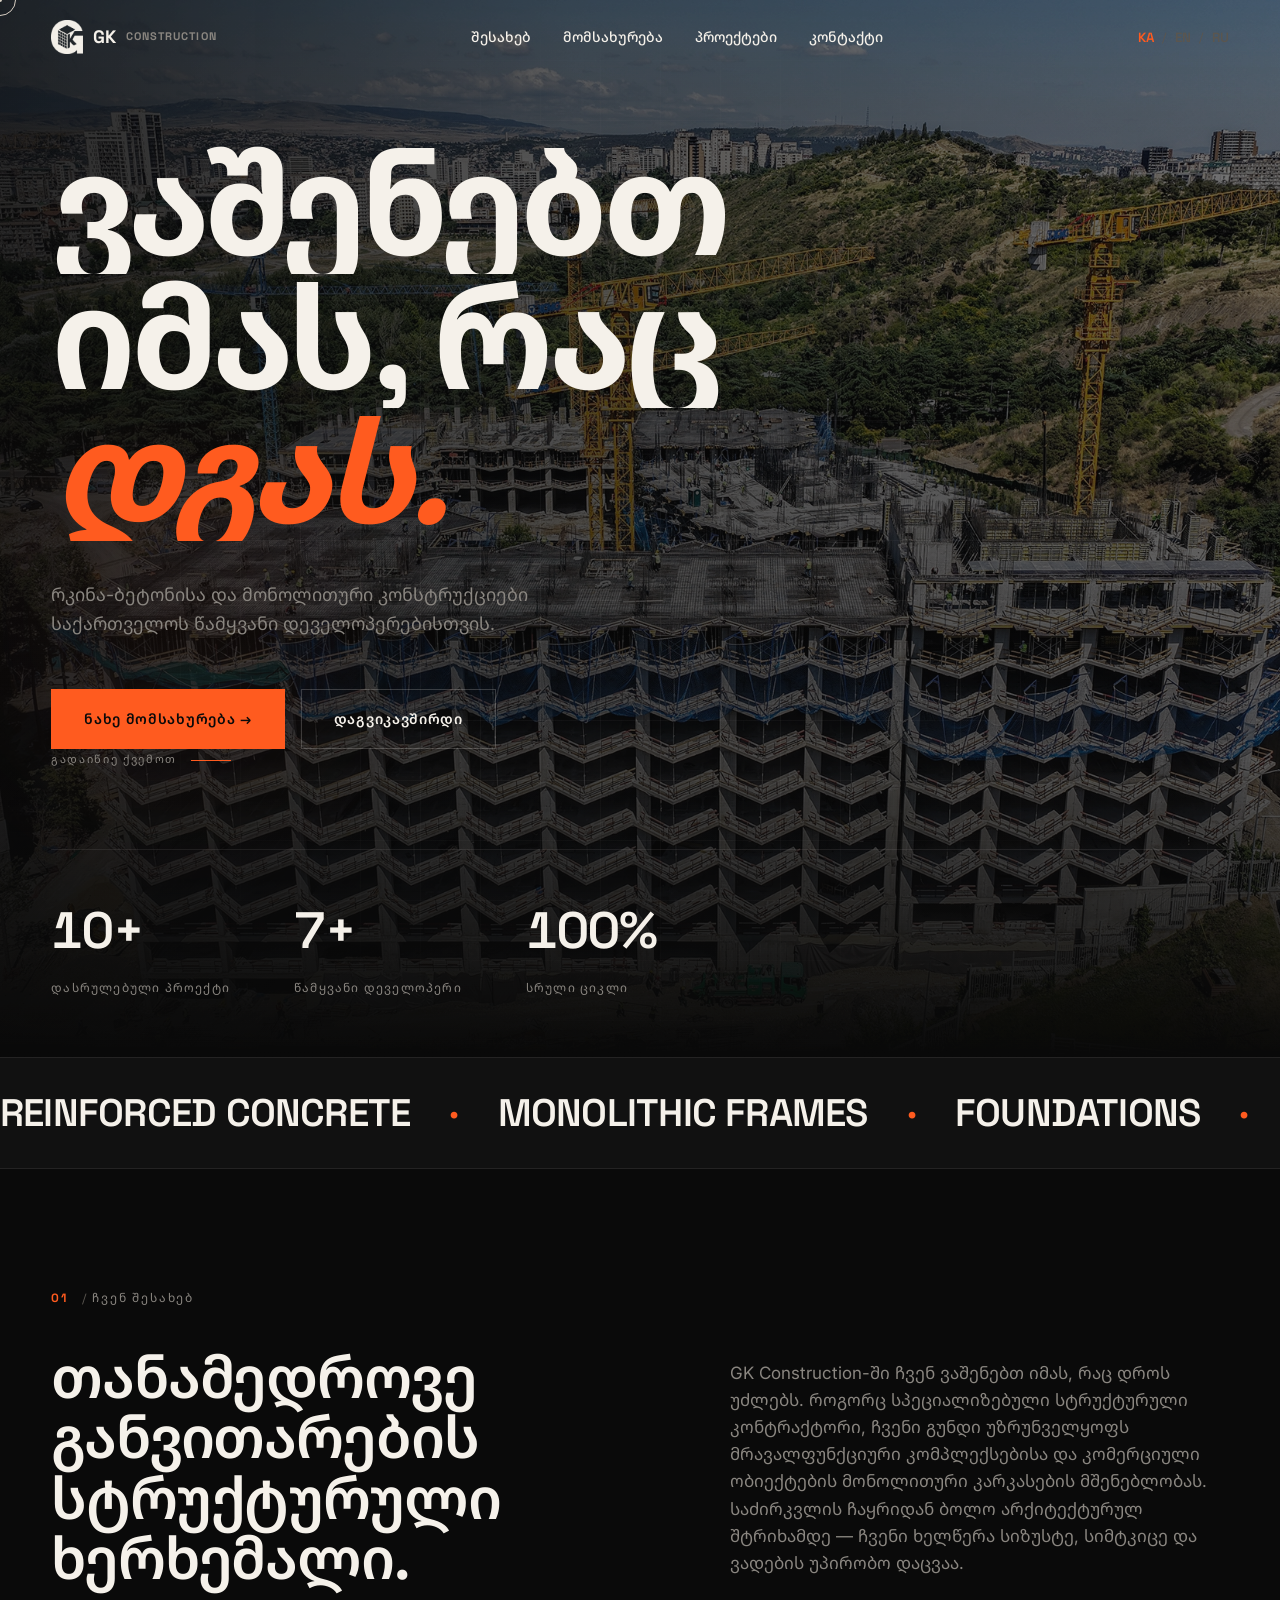
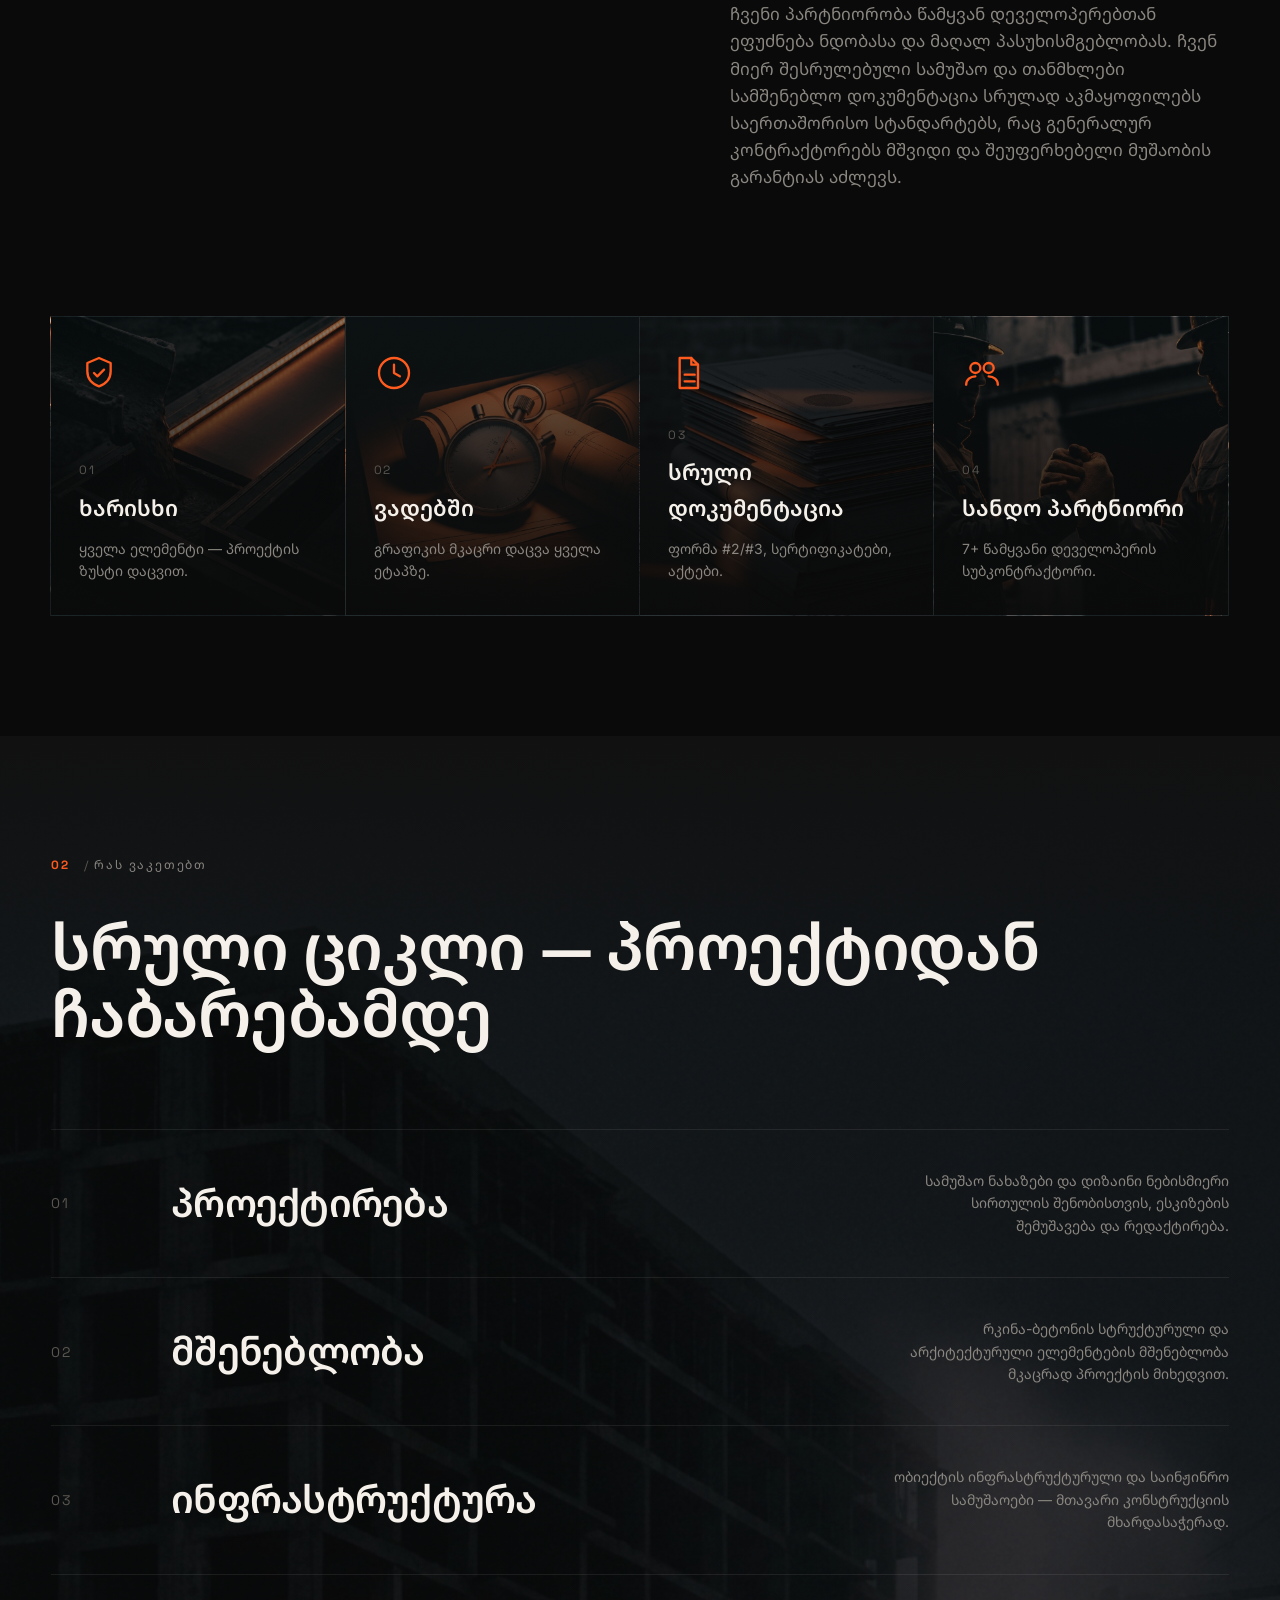
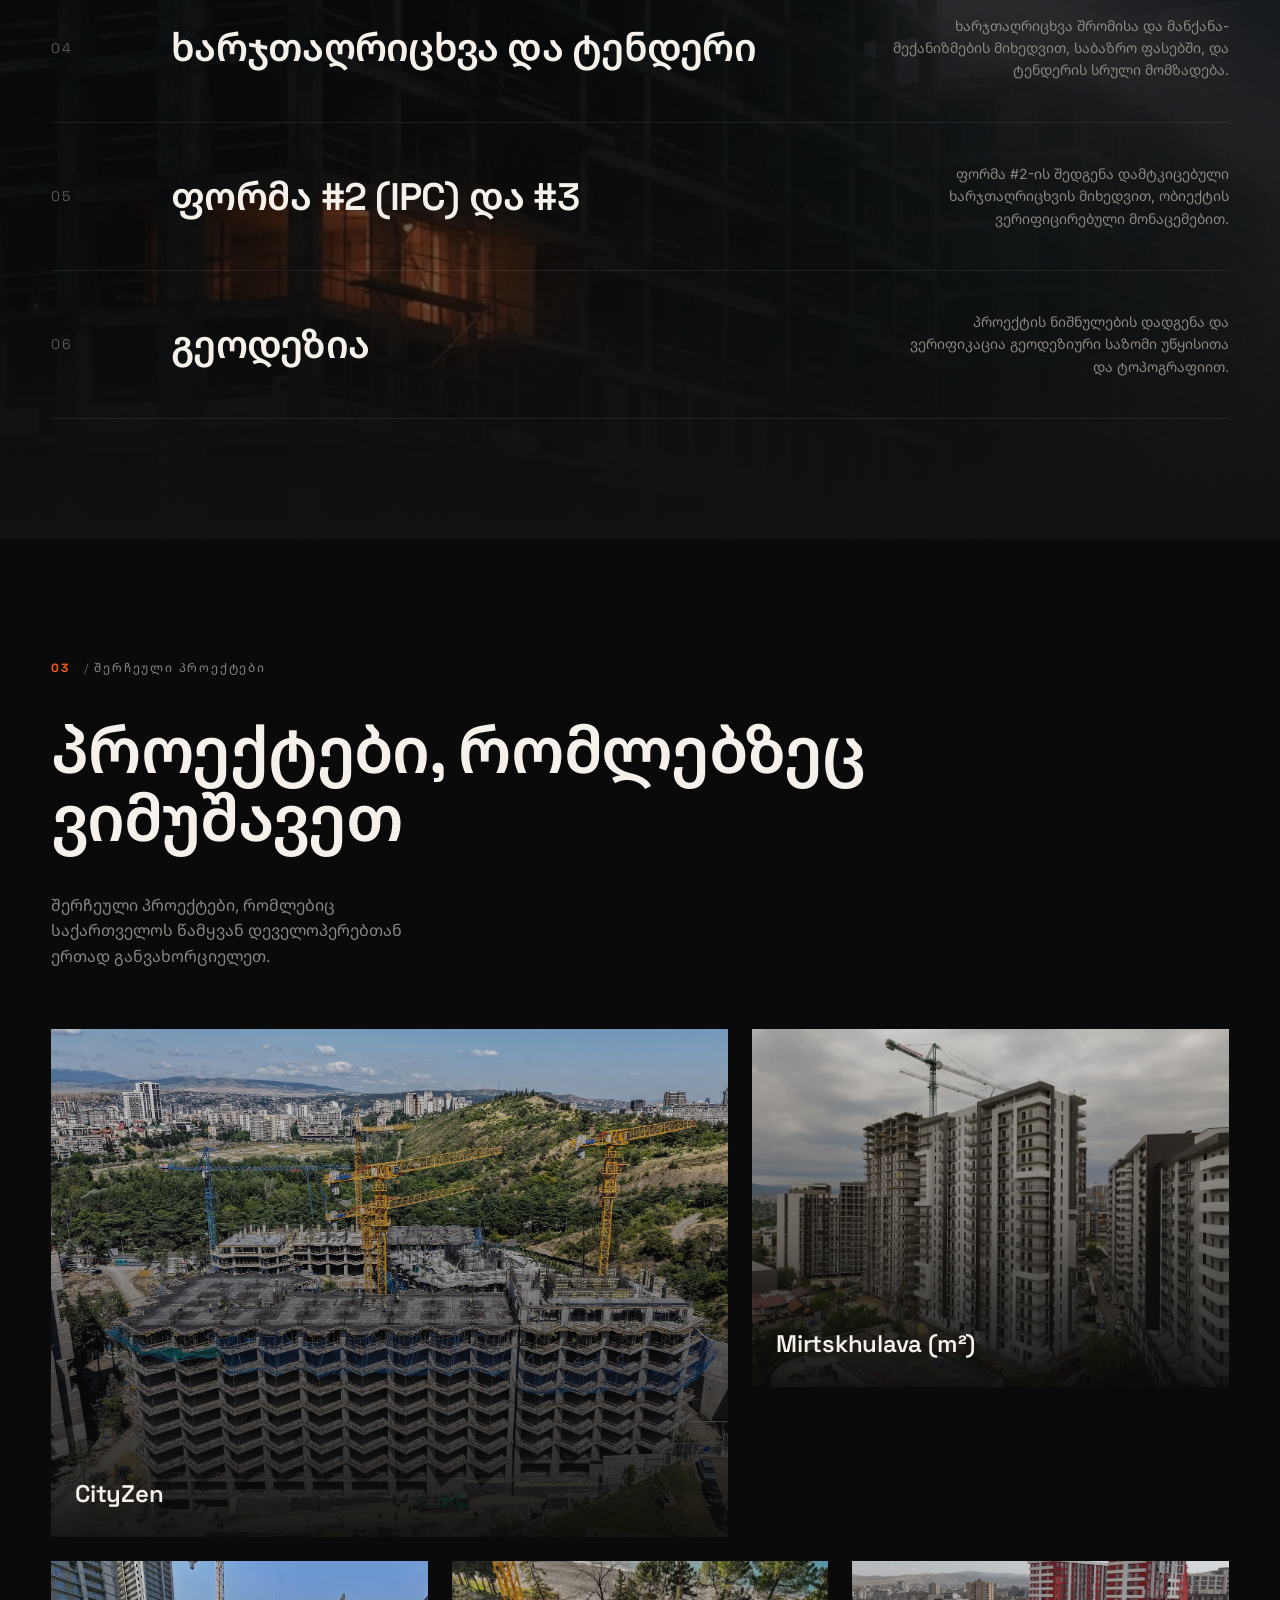
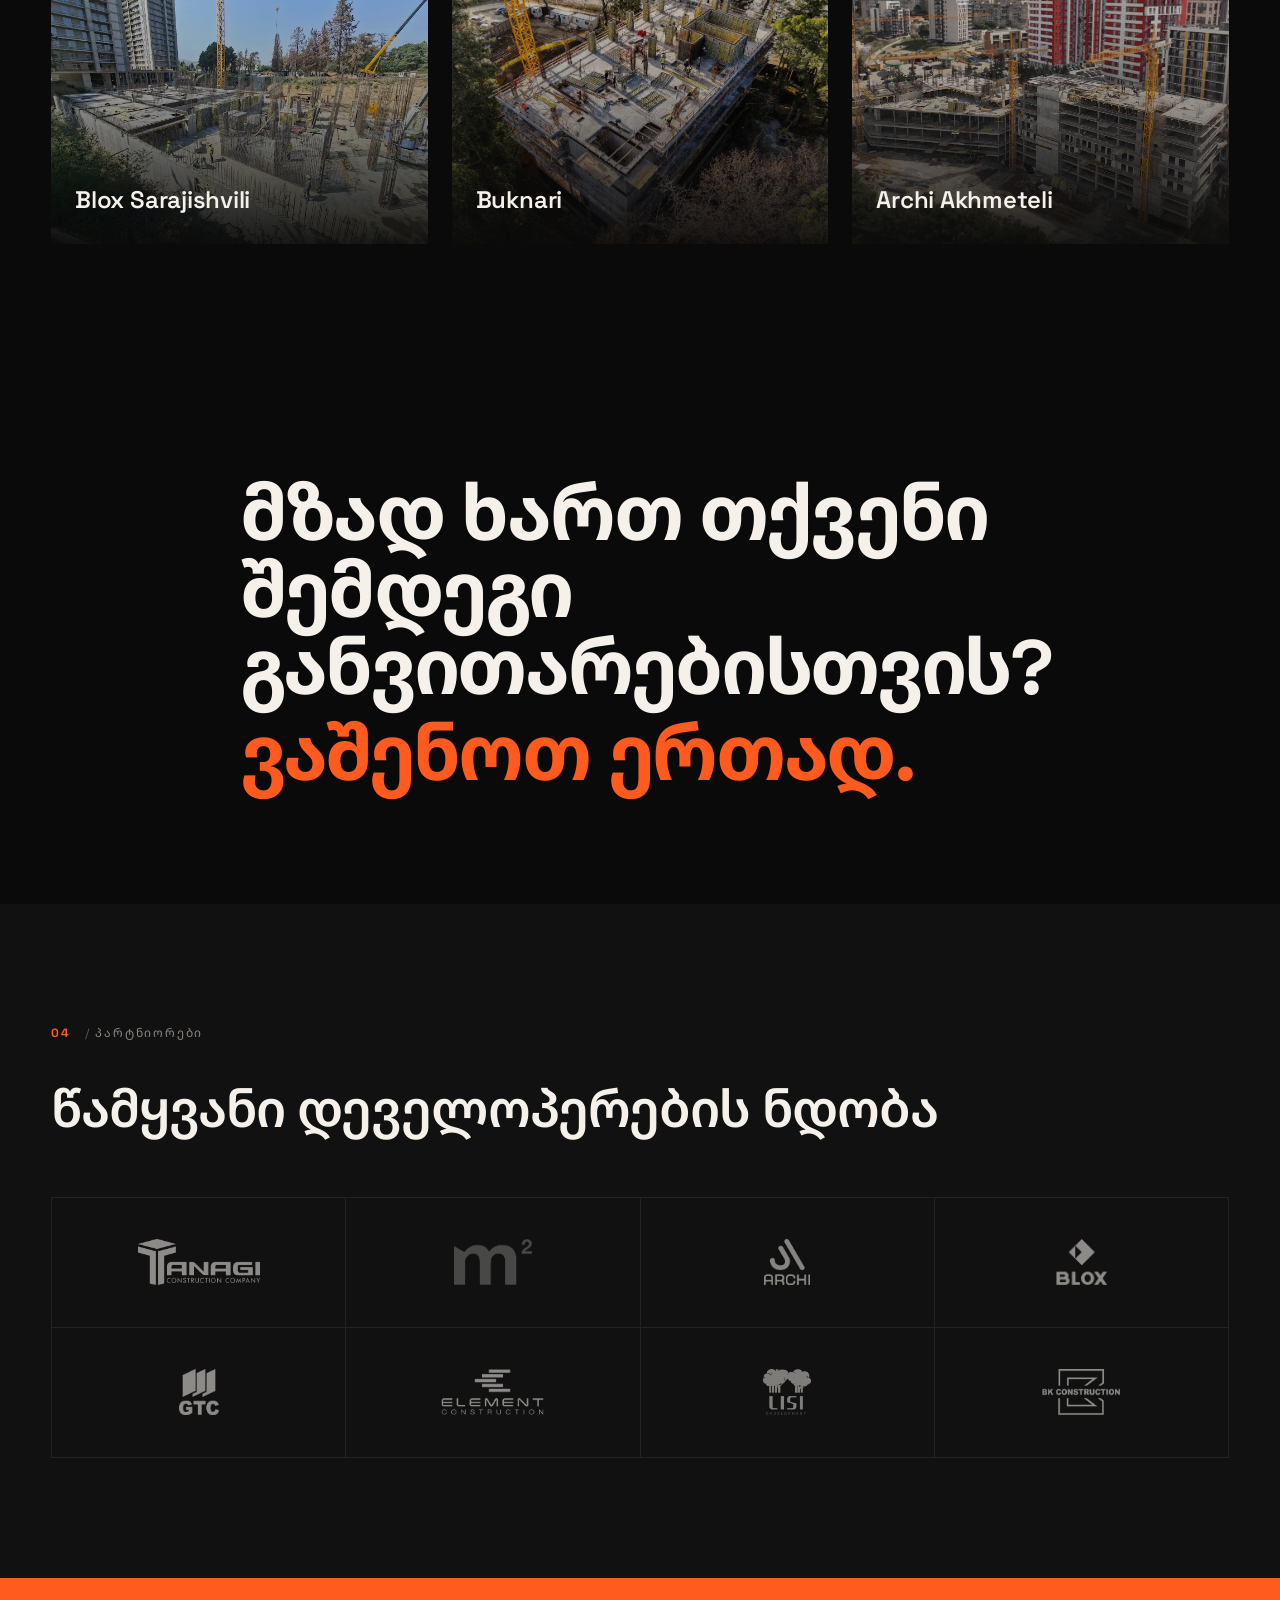
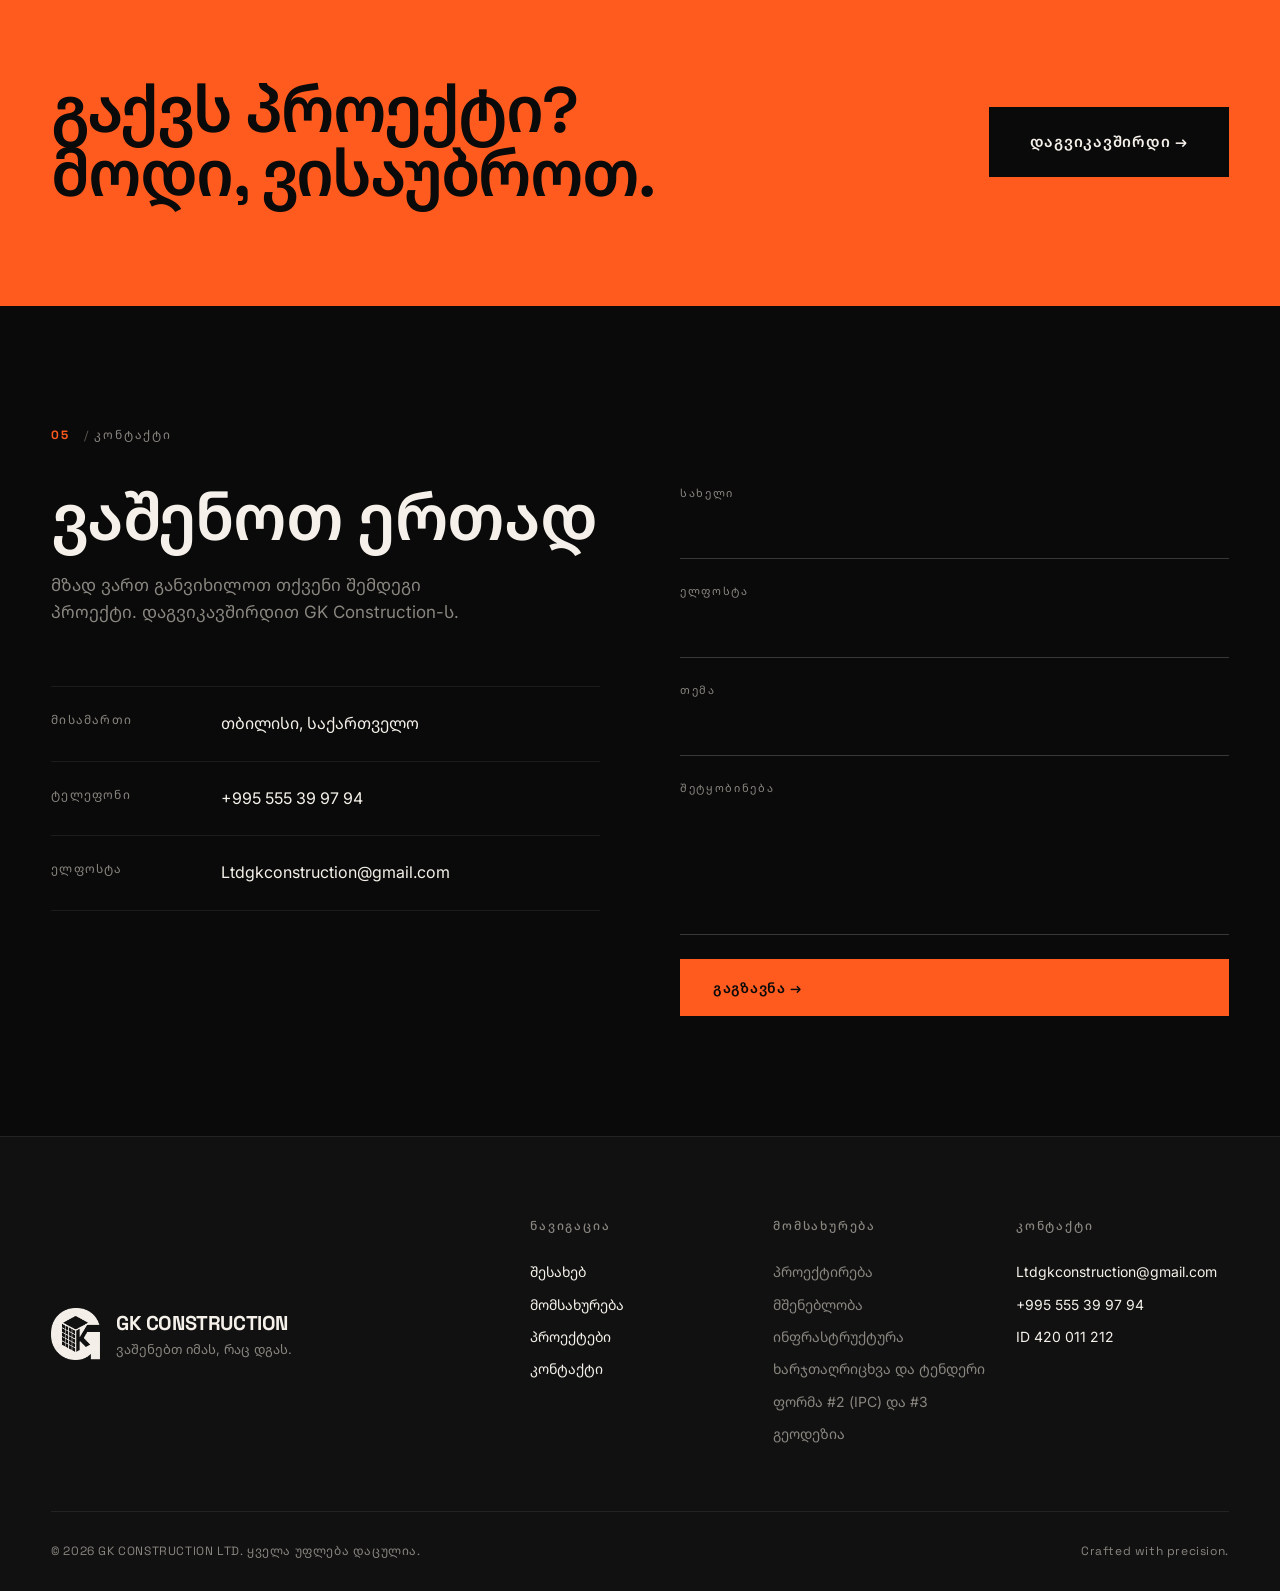
==== index.html @ 78e92900 "Initial site upload" ====
<!DOCTYPE html>
<html lang="ka">
<head>
  <meta charset="UTF-8" />
  <meta name="viewport" content="width=device-width, initial-scale=1.0" />
  <meta name="description" content="GK Construction LTD — სტრუქტურული კონტრაქტორი. რკინა-ბეტონისა და მონოლითური კონსტრუქციები, თბილისი." />
  <title>GK Construction — Structural Contractor</title>
  <link rel="preconnect" href="https://fonts.googleapis.com" />
  <link rel="preconnect" href="https://fonts.gstatic.com" crossorigin />
  <link href="https://fonts.googleapis.com/css2?family=Space+Grotesk:wght@300;400;500;600;700&family=Inter:wght@300;400;500;600;700&family=Noto+Sans+Georgian:wght@300;400;500;600;700;800&display=swap" rel="stylesheet" />
  <link rel="stylesheet" href="css/style.css" />
</head>
<body>

  <div class="loader" id="loader">
    <div class="loader-inner">
      <div class="loader-logo">GK</div>
      <div class="loader-build" aria-hidden="true">
        <svg viewBox="0 0 240 220" xmlns="http://www.w3.org/2000/svg">
          <defs>
            <clipPath id="archi-build-clip" clipPathUnits="userSpaceOnUse">
              <rect class="archi-clip-rect" x="50" y="210" width="124" height="0"/>
            </clipPath>
          </defs>

          <line x1="0" y1="210" x2="240" y2="210" stroke="currentColor" stroke-width="1.2" opacity="0.4"/>
          <line x1="0" y1="214" x2="240" y2="214" stroke="currentColor" stroke-width="0.5" opacity="0.15"/>

          <g opacity="0.1" fill="currentColor">
            <rect x="0" y="165" width="35" height="45"/>
            <rect x="38" y="150" width="25" height="60"/>
            <rect x="200" y="170" width="40" height="40"/>
            <rect x="170" y="155" width="28" height="55"/>
          </g>

          <g class="crane" stroke="currentColor" stroke-width="1.4" fill="none" opacity="0.9">
            <line x1="190" y1="25" x2="190" y2="115" stroke-width="2"/>
            <line x1="80" y1="30" x2="215" y2="30" stroke-width="2"/>
            <line x1="190" y1="15" x2="80" y2="30"/>
            <line x1="190" y1="15" x2="215" y2="30"/>
            <line x1="190" y1="45" x2="100" y2="30"/>
            <line x1="190" y1="55" x2="130" y2="30"/>
            <line x1="190" y1="65" x2="160" y2="30"/>
            <rect x="182" y="30" width="16" height="11" fill="currentColor" stroke="none"/>
            <rect x="207" y="26" width="8" height="8" fill="currentColor" stroke="none"/>
            <line x1="182" y1="210" x2="190" y2="115"/>
            <line x1="198" y1="210" x2="190" y2="115"/>
          </g>

          <g class="hook-group">
            <line class="hook-cable" x1="115" y1="30" x2="115" y2="180" stroke="currentColor" stroke-width="1" opacity="0.7"/>
            <rect class="hook" x="110" y="178" width="10" height="6" fill="currentColor"/>
          </g>

          <rect x="70" y="70" width="90" height="140" stroke="currentColor" stroke-width="1" stroke-dasharray="3,2" fill="none" opacity="0.22"/>

          <g class="building-fill" clip-path="url(#archi-build-clip)">
            <rect x="70" y="70" width="90" height="140" fill="#ff5b1f"/>

            <rect x="160" y="124" width="8" height="14" fill="#ff5b1f"/>
            <line x1="160" y1="124" x2="168" y2="124" stroke="#0a0a0a" stroke-width="0.7" opacity="0.55"/>
            <line x1="168" y1="124" x2="168" y2="138" stroke="#0a0a0a" stroke-width="0.7" opacity="0.55"/>

            <line x1="70" y1="70" x2="70" y2="210" stroke="#0a0a0a" stroke-width="1" opacity="0.45"/>
            <line x1="160" y1="70" x2="160" y2="210" stroke="#0a0a0a" stroke-width="1" opacity="0.45"/>

            <rect x="68" y="186" width="94" height="2" fill="#0a0a0a" opacity="0.55"/>
            <rect x="68" y="162" width="94" height="2" fill="#0a0a0a" opacity="0.55"/>
            <rect x="68" y="138" width="94" height="2" fill="#0a0a0a" opacity="0.55"/>
            <rect x="68" y="114" width="94" height="2" fill="#0a0a0a" opacity="0.55"/>
            <rect x="68" y="90" width="94" height="2" fill="#0a0a0a" opacity="0.55"/>
            <rect x="68" y="70" width="94" height="2" fill="#0a0a0a" opacity="0.55"/>

            <g fill="#0a0a0a">
              <rect x="78" y="95" width="14" height="14"/>
              <rect x="118" y="95" width="14" height="14"/>
              <rect x="138" y="95" width="14" height="14"/>

              <rect x="78" y="119" width="14" height="14"/>
              <rect x="118" y="119" width="14" height="14"/>
              <rect x="138" y="119" width="14" height="14"/>

              <rect x="98" y="143" width="14" height="14"/>
              <rect x="118" y="143" width="14" height="14"/>
              <rect x="138" y="143" width="14" height="14"/>

              <rect x="78" y="167" width="14" height="14"/>
              <rect x="98" y="167" width="14" height="14"/>
              <rect x="138" y="167" width="14" height="14"/>

              <rect x="78" y="191" width="14" height="14"/>
              <rect x="106" y="190" width="20" height="20"/>

            </g>

            <rect x="98" y="95" width="14" height="14" fill="#ffd700"/>
            <circle cx="102" cy="99" r="1.4" fill="#0a0a0a"/>
            <line x1="101.8" y1="100.3" x2="102.6" y2="105" stroke="#0a0a0a" stroke-width="1.5" stroke-linecap="round"/>
            <g class="w-plaster">
              <line x1="102.5" y1="101.3" x2="106" y2="101" stroke="#0a0a0a" stroke-width="1.1" stroke-linecap="round"/>
              <line x1="102.5" y1="102.3" x2="106" y2="102" stroke="#0a0a0a" stroke-width="1.1" stroke-linecap="round"/>
              <rect x="106" y="100" width="1.8" height="2.8" fill="#0a0a0a"/>
            </g>

            <rect x="98" y="119" width="14" height="14" fill="#ffd700"/>
            <circle cx="103" cy="123" r="1.4" fill="#0a0a0a"/>
            <line x1="103" y1="124.3" x2="103" y2="129" stroke="#0a0a0a" stroke-width="1.5" stroke-linecap="round"/>
            <line x1="103" y1="125.3" x2="105" y2="127" stroke="#0a0a0a" stroke-width="1.1" stroke-linecap="round"/>
            <g class="w-hammer">
              <line x1="103" y1="124.7" x2="106.5" y2="121.5" stroke="#0a0a0a" stroke-width="1.1" stroke-linecap="round"/>
              <line x1="105.5" y1="120.5" x2="108" y2="122.5" stroke="#0a0a0a" stroke-width="1.8" stroke-linecap="round"/>
            </g>

            <rect x="78" y="143" width="14" height="14" fill="#ffd700"/>
            <circle cx="82" cy="148" r="1.4" fill="#0a0a0a"/>
            <line x1="82" y1="149.3" x2="82" y2="153.5" stroke="#0a0a0a" stroke-width="1.5" stroke-linecap="round"/>
            <line x1="82" y1="150" x2="80" y2="151.5" stroke="#0a0a0a" stroke-width="1.1" stroke-linecap="round"/>
            <g class="w-roller">
              <line x1="82" y1="149.5" x2="85.5" y2="146" stroke="#0a0a0a" stroke-width="1.1" stroke-linecap="round"/>
              <rect x="84.5" y="144" width="3" height="1.8" fill="#0a0a0a"/>
              <line x1="86" y1="143.8" x2="86" y2="145.8" stroke="#0a0a0a" stroke-width="0.7"/>
            </g>

            <rect x="118" y="167" width="14" height="14" fill="#ffd700"/>
            <circle cx="122" cy="171" r="1.4" fill="#0a0a0a"/>
            <line x1="122" y1="172.3" x2="122" y2="177" stroke="#0a0a0a" stroke-width="1.5" stroke-linecap="round"/>
            <g class="w-drill">
              <line x1="122.3" y1="173.3" x2="126" y2="173" stroke="#0a0a0a" stroke-width="1.1" stroke-linecap="round"/>
              <line x1="122.3" y1="174.3" x2="126" y2="174" stroke="#0a0a0a" stroke-width="1.1" stroke-linecap="round"/>
              <rect x="126" y="172.7" width="2.4" height="2" fill="#0a0a0a"/>
              <line x1="128.4" y1="173.7" x2="130" y2="173.7" stroke="#0a0a0a" stroke-width="0.7" stroke-linecap="round"/>
            </g>

            <rect x="138" y="191" width="14" height="14" fill="#ffd700"/>
            <!-- W5: KNEELING FLOOR LAYER — installing tile/laminate -->
            <circle cx="141" cy="195" r="1.3" fill="#0a0a0a"/>
            <line x1="141" y1="196.2" x2="144.5" y2="200" stroke="#0a0a0a" stroke-width="1.5" stroke-linecap="round"/>
            <line x1="144.5" y1="200" x2="143" y2="204" stroke="#0a0a0a" stroke-width="1.1" stroke-linecap="round"/>
            <line x1="144.5" y1="200" x2="147" y2="203.5" stroke="#0a0a0a" stroke-width="1.1" stroke-linecap="round"/>
            <g class="w-floor">
              <line x1="143" y1="198" x2="147" y2="201.5" stroke="#0a0a0a" stroke-width="1.05" stroke-linecap="round"/>
              <line x1="143.5" y1="198.8" x2="148" y2="202" stroke="#0a0a0a" stroke-width="1.05" stroke-linecap="round"/>
            </g>
            <rect x="146" y="202.8" width="5" height="1.2" fill="#0a0a0a"/>
            <line x1="139" y1="204" x2="151" y2="204" stroke="#0a0a0a" stroke-width="0.5" opacity="0.6"/>
          </g>

          <g class="facade-worker" opacity="0">
            <!-- Cables hang all the way up from the crane jib (y=30) to the platform -->
            <line x1="164" y1="30" x2="164" y2="170" stroke="#8a8680" stroke-width="0.6"/>
            <line x1="178" y1="30" x2="178" y2="170" stroke="#8a8680" stroke-width="0.6"/>
            <!-- Platform pressed close to the right facade -->
            <rect x="162" y="170" width="18" height="2.5" fill="#8a8680"/>
            <!-- Worker faces LEFT toward the wall at x=160 -->
            <rect x="168" y="159" width="5" height="1.6" fill="#ffd700"/>
            <circle cx="170.5" cy="162" r="1.5" fill="#f5f1ea"/>
            <line x1="170.5" y1="163" x2="170.5" y2="168" stroke="#f5f1ea" stroke-width="1.4" stroke-linecap="round"/>
            <line x1="170.5" y1="168" x2="168.5" y2="170" stroke="#f5f1ea" stroke-width="1" stroke-linecap="round"/>
            <line x1="170.5" y1="168" x2="172.5" y2="170" stroke="#f5f1ea" stroke-width="1" stroke-linecap="round"/>
            <line x1="170.5" y1="165" x2="173" y2="166" stroke="#f5f1ea" stroke-width="1" stroke-linecap="round"/>
            <g class="worker-arm-trowel">
              <line x1="170.5" y1="164" x2="166" y2="165" stroke="#f5f1ea" stroke-width="1" stroke-linecap="round"/>
              <line x1="166" y1="165" x2="162" y2="164" stroke="#ffd700" stroke-width="1.5" stroke-linecap="round"/>
            </g>
          </g>
        </svg>
      </div>

      <div class="loader-counter">0%</div>
    </div>
  </div>

  <div class="cursor" id="cursor"></div>
  <div class="cursor-dot" id="cursor-dot"></div>

  <header class="nav" id="nav">
    <div class="nav-inner">
      <a href="index.html" class="nav-logo" data-cursor="hover">
        <img class="logo-img" src="images/logo-mark.png" alt="GK Construction" />
        <span class="logo-text">GK</span>
        <span class="logo-sub">CONSTRUCTION</span>
      </a>
      <nav class="nav-links">
        <a href="#about" data-i18n="nav.about" data-cursor="hover">შესახებ</a>
        <a href="#services" data-i18n="nav.services" data-cursor="hover">საქმიანობა</a>
        <a href="#projects" data-i18n="nav.projects" data-cursor="hover">პროექტები</a>
        <a href="#contact" data-i18n="nav.contact" data-cursor="hover">კონტაქტი</a>
      </nav>
      <div class="nav-right">
        <div class="lang-switcher" id="lang-switcher" data-cursor="hover">
          <button class="lang-btn active" data-lang="ka">KA</button>
          <span>/</span>
          <button class="lang-btn" data-lang="en">EN</button>
          <span>/</span>
          <button class="lang-btn" data-lang="ru">RU</button>
        </div>
        <button class="menu-toggle" id="menu-toggle" aria-label="Menu">
          <span></span><span></span>
        </button>
      </div>
    </div>
  </header>

  <div class="mobile-menu" id="mobile-menu">
    <nav>
      <a href="#about" data-i18n="nav.about">შესახებ</a>
      <a href="#services" data-i18n="nav.services">საქმიანობა</a>
      <a href="#projects" data-i18n="nav.projects">პროექტები</a>
      <a href="#contact" data-i18n="nav.contact">კონტაქტი</a>
    </nav>
  </div>

  <main>
    <section class="hero" id="hero">
      <div class="hero-photo"></div>
      <div class="hero-bg"><div class="hero-grid"></div></div>
      <div class="hero-inner">
        <h1 class="hero-title">
          <span class="line"><span data-i18n="hero.title1">ვაშენებთ</span></span>
          <span class="line"><span data-i18n="hero.title2">იმას, რაც</span></span>
          <span class="line accent"><span data-i18n="hero.title3">დგას.</span></span>
        </h1>
        <p class="hero-sub" data-i18n="hero.sub">რკინა-ბეტონისა და მონოლითური კონსტრუქციები საქართველოს წამყვანი დეველოპერებისთვის.</p>
        <div class="hero-actions">
          <a href="#services" class="btn btn-primary" data-cursor="hover" data-i18n="hero.cta1">გაიგე მეტი →</a>
          <a href="#contact" class="btn btn-ghost" data-cursor="hover" data-i18n="hero.cta2">დაგვიკავშირდი</a>
        </div>
        <div class="hero-scroll">
          <span data-i18n="hero.scroll">გადაიწიე ქვემოთ</span>
          <div class="scroll-line"></div>
        </div>
      </div>
      <div class="hero-stats">
        <div class="hero-stat"><div class="stat-num">10+</div><div class="stat-label" data-i18n="hero.stat1">მიმართულება</div></div>
        <div class="hero-stat"><div class="stat-num">7+</div><div class="stat-label" data-i18n="hero.stat2">პროექტი</div></div>
        <div class="hero-stat"><div class="stat-num">100%</div><div class="stat-label" data-i18n="hero.stat3">წელი ბაზარზე</div></div>
      </div>
    </section>

    <div class="marquee"><div class="marquee-track">
      <span>REINFORCED CONCRETE</span><span>·</span><span>MONOLITHIC FRAMES</span><span>·</span><span>FOUNDATIONS</span><span>·</span><span>STRUCTURAL WORKS</span><span>·</span><span>GEODESY</span><span>·</span><span>DOCUMENTATION</span><span>·</span><span>REINFORCED CONCRETE</span><span>·</span><span>MONOLITHIC FRAMES</span><span>·</span><span>FOUNDATIONS</span><span>·</span><span>STRUCTURAL WORKS</span><span>·</span><span>GEODESY</span><span>·</span><span>DOCUMENTATION</span><span>·</span>
    </div></div>

    <section class="about" id="about">
      <div class="container">
        <div class="section-head">
          <span class="section-num">01</span>
          <span class="section-label" data-i18n="about.label">ჩვენ შესახებ</span>
        </div>
        <div class="about-grid">
          <h2 class="about-title"><span data-i18n="about.title">ერთი ჰოლდინგი — სრული სამშენებლო ციკლი ფუნდამენტიდან საბოლოო შტრიხამდე.</span></h2>
          <div class="about-text">
            <p data-i18n="about.p1">GK Construction-ში ჩვენ ვაშენებთ იმას, რაც დროს უძლებს. როგორც სპეციალიზებული სტრუქტურული კონტრაქტორი, ჩვენი გუნდი უზრუნველყოფს მრავალფუნქციური კომპლექსებისა და კომერციული ობიექტების მონოლითური კარკასების მშენებლობას.</p>
            <p data-i18n="about.p2">ჩვენი პარტნიორობა წამყვან დეველოპერებთან ეფუძნება ნდობასა და მაღალ პასუხისმგებლობას. შესრულებული სამუშაო და დოკუმენტაცია სრულად აკმაყოფილებს საერთაშორისო სტანდარტებს.</p>
          </div>
        </div>
        <div class="values">
          <div class="value" style="background-image:url('images/textures/quality.png')">
            <span class="value-icon"><svg viewBox="0 0 24 24" fill="none" stroke="currentColor" stroke-width="1.4" stroke-linecap="round" stroke-linejoin="round"><path d="M12 3l7 3v5c0 4.5-3 7.6-7 9-4-1.4-7-4.5-7-9V6z"/><path d="M9 12l2 2 4-4"/></svg></span>
            <div class="value-num">01</div>
            <h3 data-i18n="about.v1t">ხარისხი</h3>
            <p data-i18n="about.v1p">ყველა ელემენტი — პროექტის ზუსტი დაცვით.</p>
          </div>
          <div class="value" style="background-image:url('images/textures/schedule.png')">
            <span class="value-icon"><svg viewBox="0 0 24 24" fill="none" stroke="currentColor" stroke-width="1.4" stroke-linecap="round" stroke-linejoin="round"><circle cx="12" cy="12" r="9"/><path d="M12 7v5l3.5 2"/></svg></span>
            <div class="value-num">02</div>
            <h3 data-i18n="about.v2t">ვადები</h3>
            <p data-i18n="about.v2p">გრაფიკის მკაცრი დაცვა ყველა ეტაპზე.</p>
          </div>
          <div class="value" style="background-image:url('images/textures/documentation.png')">
            <span class="value-icon"><svg viewBox="0 0 24 24" fill="none" stroke="currentColor" stroke-width="1.4" stroke-linecap="round" stroke-linejoin="round"><path d="M7 3h7l4 4v14H7z"/><path d="M14 3v4h4"/><path d="M10 13h6M10 17h6"/></svg></span>
            <div class="value-num">03</div>
            <h3 data-i18n="about.v3t">სრული დოკუმენტაცია</h3>
            <p data-i18n="about.v3p">ფორმა #2/#3, სერტიფიკატები, აქტები.</p>
          </div>
          <div class="value" style="background-image:url('images/textures/partner.png')">
            <span class="value-icon"><svg viewBox="0 0 24 24" fill="none" stroke="currentColor" stroke-width="1.4" stroke-linecap="round" stroke-linejoin="round"><circle cx="8" cy="9" r="3"/><circle cx="16" cy="9" r="3"/><path d="M2.5 19c0-3 2.5-5 5.5-5M21.5 19c0-3-2.5-5-5.5-5"/></svg></span>
            <div class="value-num">04</div>
            <h3 data-i18n="about.v4t">სანდო პარტნიორი</h3>
            <p data-i18n="about.v4p">7+ წამყვანი დეველოპერის სუბკონტრაქტორი.</p>
          </div>
        </div>
      </div>
    </section>

    <section class="services" id="services">
      <div class="container">
        <div class="section-head">
          <span class="section-num">02</span>
          <span class="section-label" data-i18n="services.label">საქმიანობის მიმართულებები</span>
        </div>
        <h2 class="services-title"><span data-i18n="services.title">სრული ციკლი — პროექტიდან ჩაბარებამდე</span></h2>
        <div class="services-list" id="services-list"></div>
      </div>
    </section>

    <section class="projects" id="projects">
      <div class="container">
        <div class="section-head">
          <span class="section-num">03</span>
          <span class="section-label" data-i18n="projects.label">შერჩეული პროექტები</span>
        </div>
        <div class="projects-head">
          <h2 class="projects-title"><span data-i18n="projects.title">ჩვენი ნაშრომი</span></h2>
          <p class="projects-sub" data-i18n="projects.sub">შერჩეული პროექტები, რომლებიც საქართველოს წამყვან დეველოპერებთან ერთად განვახორციელეთ.</p>
        </div>
        <div class="projects-grid" id="projects-grid"></div>
      </div>
    </section>

    <!-- CINEMATIC SHOWCASE BAND -->
    <section class="showcase" id="showcase">
      <div class="showcase-img" data-parallax="0.2"></div>
      <div class="showcase-overlay">
        <div class="container">
          <h2 class="showcase-title"><span class="showcase-q" data-i18n="showcase.line1">მზად ხართ თქვენი შემდეგი განვითარებისთვის?</span><span class="showcase-accent" data-i18n="showcase.line2">ვაშენოთ ერთად.</span></h2>
        </div>
      </div>
    </section>

    <!-- PARTNERS -->
    <section class="partners" id="partners">
      <div class="container">
        <div class="section-head">
          <span class="section-num">04</span>
          <span class="section-label" data-i18n="partners.label">პარტნიორები</span>
        </div>
        <h2 class="partners-title"><span data-i18n="partners.title">წამყვანი დეველოპერების ნდობა</span></h2>
        <div class="partners-grid" id="partners-grid"></div>
      </div>
    </section>

    <section class="cta-band">
      <div class="container">
        <h2><span class="cta-q" data-i18n="cta.titleQ">გაქვს პროექტი?</span> <span class="cta-a" data-i18n="cta.titleA">მოდი, ვისაუბროთ.</span></h2>
        <a href="#contact" class="btn btn-primary btn-lg" data-cursor="hover" data-i18n="cta.btn">დაიწყე საუბარი →</a>
      </div>
    </section>

    <section class="contact" id="contact">
      <div class="container">
        <div class="section-head">
          <span class="section-num">05</span>
          <span class="section-label" data-i18n="contact.label">კონტაქტი</span>
        </div>
        <div class="contact-grid">
          <div class="contact-left">
            <h2><span data-i18n="contact.title">დაგვიკავშირდი</span></h2>
            <p data-i18n="contact.sub">მზად ვართ მოვისმინოთ შენი იდეა. შეავსე ფორმა ან დაგვირეკე პირდაპირ.</p>
            <div class="contact-info">
              <div class="info-item"><span class="info-label" data-i18n="contact.addr">მისამართი</span><span class="info-value">თბილისი, საქართველო</span></div>
              <div class="info-item"><span class="info-label" data-i18n="contact.phone">ტელეფონი</span><a href="tel:+995555399794" class="info-value">+995 555 39 97 94</a></div>
              <div class="info-item"><span class="info-label" data-i18n="contact.email">ელფოსტა</span><a href="mailto:Ltdgkconstruction@gmail.com" class="info-value">Ltdgkconstruction@gmail.com</a></div>
            </div>
          </div>
          <form class="contact-form" id="contact-form">
            <div class="field"><label data-i18n="form.name">სახელი</label><input type="text" name="name" required /></div>
            <div class="field"><label data-i18n="form.email">ელფოსტა</label><input type="email" name="email" required /></div>
            <div class="field"><label data-i18n="form.subject">თემა</label><input type="text" name="subject" /></div>
            <div class="field"><label data-i18n="form.message">შეტყობინება</label><textarea name="message" rows="5" required></textarea></div>
            <button type="submit" class="btn btn-primary" data-cursor="hover" data-i18n="form.submit">გაგზავნა →</button>
          </form>
        </div>
      </div>
    </section>
  </main>

  <footer class="footer">
    <div class="container">
      <div class="footer-top">
        <div class="footer-brand">
          <img class="logo-img logo-img-footer" src="images/logo-mark.png" alt="GK Construction" />
          <div>
            <div class="footer-logo">GK CONSTRUCTION</div>
            <div class="footer-tag" data-i18n="footer.tag">Building the Future, Today.</div>
          </div>
        </div>
        <div class="footer-cols">
          <div class="footer-col">
            <h4 data-i18n="footer.nav">ნავიგაცია</h4>
            <a href="#about" data-i18n="nav.about">შესახებ</a>
            <a href="#services" data-i18n="nav.services">საქმიანობა</a>
            <a href="#projects" data-i18n="nav.projects">პროექტები</a>
            <a href="#contact" data-i18n="nav.contact">კონტაქტი</a>
          </div>
          <div class="footer-col">
            <h4 data-i18n="footer.services">სერვისები</h4>
            <div id="footer-services"></div>
          </div>
          <div class="footer-col">
            <h4 data-i18n="footer.social">კონტაქტი</h4>
            <a href="mailto:Ltdgkconstruction@gmail.com">Ltdgkconstruction@gmail.com</a>
            <a href="tel:+995555399794">+995 555 39 97 94</a>
            <a href="#">ID 420 011 212</a>
          </div>
        </div>
      </div>
      <div class="footer-bottom">
        <span>© 2026 GK CONSTRUCTION LTD. <span data-i18n="footer.rights">ყველა უფლება დაცულია.</span></span>
        <span>Crafted with precision.</span>
      </div>
    </div>
  </footer>

  <!-- LIGHTBOX GALLERY -->
  <div class="lightbox" id="lightbox" aria-hidden="true">
    <button class="lb-close" id="lb-close" aria-label="Close">&times;</button>
    <button class="lb-nav lb-prev" id="lb-prev" aria-label="Previous">&#8249;</button>
    <button class="lb-nav lb-next" id="lb-next" aria-label="Next">&#8250;</button>
    <div class="lb-stage"><img class="lb-img" id="lb-img" alt="" /></div>
    <div class="lb-bar">
      <span class="lb-title" id="lb-title"></span>
      <span class="lb-counter" id="lb-counter"></span>
    </div>
    <div class="lb-thumbs" id="lb-thumbs"></div>
  </div>

  <script src="js/translations.js"></script>
  <script src="js/data.js"></script>
  <script src="js/main.js"></script>
</body>
</html>
---- css/style.css ----
/* ============================================
   ARCHI HOLDING — Stylesheet
   Cinematic, modern, distinctive
============================================ */

:root {
  --bg: #0a0a0a;
  --bg-2: #111111;
  --bg-3: #1a1a1a;
  --text: #f5f1ea;
  --text-dim: #8a8680;
  --text-muted: #5a5650;
  --accent: #ff5b1f;
  --accent-2: #ffd700;
  --border: rgba(245, 241, 234, 0.08);
  --border-strong: rgba(245, 241, 234, 0.2);

  --font-display: 'Space Grotesk', 'Noto Sans Georgian', sans-serif;
  --font-body: 'Inter', 'Noto Sans Georgian', sans-serif;
  --font-geo: 'Noto Sans Georgian', sans-serif;

  --ease: cubic-bezier(0.65, 0, 0.35, 1);
  --ease-out: cubic-bezier(0.16, 1, 0.3, 1);

  --container: 1400px;
  --pad: clamp(20px, 4vw, 60px);
}

* { box-sizing: border-box; margin: 0; padding: 0; }

html { scroll-behavior: smooth; }
html.no-scroll, body.no-scroll { overflow: hidden; }

body {
  font-family: var(--font-body);
  background: var(--bg);
  color: var(--text);
  line-height: 1.6;
  font-weight: 400;
  overflow-x: hidden;
  cursor: none;
}

@media (max-width: 1024px) {
  body { cursor: auto; }
  .cursor, .cursor-dot { display: none; }
}

a { color: inherit; text-decoration: none; }
button { font-family: inherit; cursor: pointer; border: none; background: none; color: inherit; }
img { max-width: 100%; display: block; }

.container { max-width: var(--container); margin: 0 auto; padding: 0 var(--pad); }

/* ============================================
   LOADER
============================================ */
.loader {
  position: fixed; inset: 0; z-index: 9999;
  background: var(--bg);
  display: flex; align-items: center; justify-content: center;
  transition: opacity 0.8s var(--ease), visibility 0.8s var(--ease);
}
.loader.hidden { opacity: 0; visibility: hidden; }
.loader-inner { text-align: center; }
.loader-logo {
  font-family: var(--font-display);
  font-size: clamp(36px, 6vw, 56px);
  font-weight: 700;
  letter-spacing: -0.04em;
  margin-bottom: 20px;
  opacity: 0.9;
}

/* Animated construction scene */
.loader-build {
  width: clamp(260px, 32vw, 360px);
  margin: 0 auto;
  color: var(--text);
}
.loader-build svg {
  width: 100%;
  height: auto;
  display: block;
  overflow: visible;
}
.archi-clip-rect {
  transition: y 0.3s linear, height 0.3s linear;
}
.hook-group {
  transition: transform 0.3s linear;
}
.crane {
  animation: cranesway 6s ease-in-out infinite;
  transform-origin: 178px 210px;
}
@keyframes cranesway {
  0%, 100% { transform: rotate(-0.4deg); }
  50% { transform: rotate(0.4deg); }
}

/* Facade worker — trowel/plaster motion */
.worker-arm-trowel {
  transform-box: fill-box;
  transform-origin: left center;
  animation: trowel 1.3s ease-in-out infinite;
}
@keyframes trowel {
  0%, 100% { transform: translateX(0) rotate(0deg); }
  50%      { transform: translateX(1.5px) rotate(10deg); }
}

/* Subtle sway on the swing-stage as the worker plasters */
.facade-worker {
  transform-box: fill-box;
  transform-origin: 153px 48px;
  animation: stagesway 4s ease-in-out infinite;
  transition: opacity 0.5s linear;
}
@keyframes stagesway {
  0%, 100% { transform: rotate(-0.3deg); }
  50%      { transform: rotate(0.3deg); }
}

/* Inside-window workers — work motion animations */
.w-plaster, .w-hammer, .w-roller, .w-drill, .w-floor {
  transform-box: fill-box;
}
.w-plaster {
  transform-origin: left center;
  animation: w-plaster-anim 1.4s ease-in-out infinite;
}
@keyframes w-plaster-anim {
  0%, 100% { transform: translate(0,0); }
  50%      { transform: translate(-0.4px, -0.6px); }
}
.w-hammer {
  transform-origin: left bottom;
  animation: w-hammer-anim 0.75s ease-in-out infinite;
}
@keyframes w-hammer-anim {
  0%, 100% { transform: rotate(0deg); }
  30%      { transform: rotate(-25deg); }
  55%      { transform: rotate(10deg); }
}
.w-roller {
  transform-origin: left bottom;
  animation: w-roller-anim 1.1s ease-in-out infinite;
}
@keyframes w-roller-anim {
  0%, 100% { transform: translateY(0); }
  50%      { transform: translateY(-1.5px); }
}
.w-drill {
  transform-origin: left center;
  animation: w-drill-anim 0.15s linear infinite;
}
@keyframes w-drill-anim {
  0%, 100% { transform: translate(0, 0); }
  25%      { transform: translate(0.3px, -0.2px); }
  50%      { transform: translate(-0.3px, 0.2px); }
  75%      { transform: translate(0.2px, 0.3px); }
}
.w-floor {
  transform-origin: left top;
  animation: w-floor-anim 0.85s ease-in-out infinite;
}
@keyframes w-floor-anim {
  0%, 100% { transform: translateY(0); }
  50%      { transform: translateY(0.7px); }
}

.loader-counter {
  font-family: var(--font-display);
  font-size: 14px;
  color: var(--accent);
  margin-top: 20px;
  letter-spacing: 0.15em;
  font-weight: 600;
}

/* ============================================
   CUSTOM CURSOR
============================================ */
.cursor {
  position: fixed; top: 0; left: 0;
  width: 32px; height: 32px;
  border: 1px solid var(--text);
  border-radius: 50%;
  pointer-events: none; z-index: 9998;
  transform: translate(-50%, -50%);
  transition: width 0.25s var(--ease), height 0.25s var(--ease), background 0.25s var(--ease), border-color 0.25s var(--ease);
  mix-blend-mode: difference;
}
.cursor.hover { width: 64px; height: 64px; background: var(--text); border-color: var(--text); }
.cursor-dot {
  position: fixed; top: 0; left: 0;
  width: 4px; height: 4px; background: var(--text);
  border-radius: 50%; pointer-events: none; z-index: 9998;
  transform: translate(-50%, -50%);
  mix-blend-mode: difference;
}

/* ============================================
   NAVIGATION
============================================ */
.nav {
  position: fixed; top: 0; left: 0; right: 0;
  z-index: 100;
  padding: 20px 0;
  transition: background 0.4s var(--ease), padding 0.4s var(--ease), border-color 0.4s var(--ease);
  border-bottom: 1px solid transparent;
}
.nav.scrolled {
  background: rgba(10, 10, 10, 0.85);
  backdrop-filter: blur(20px);
  -webkit-backdrop-filter: blur(20px);
  padding: 14px 0;
  border-bottom-color: var(--border);
}
.nav-inner {
  max-width: var(--container);
  margin: 0 auto;
  padding: 0 var(--pad);
  display: flex; align-items: center; justify-content: space-between;
  gap: 40px;
}

.nav-logo {
  display: flex; align-items: center; gap: 10px;
  font-family: var(--font-display);
  font-weight: 700;
  letter-spacing: -0.02em;
}
.logo-mark {
  width: 28px; height: 28px;
  background: var(--accent);
  position: relative;
  transform: rotate(45deg);
}
.logo-mark::after {
  content: ''; position: absolute; inset: 6px;
  background: var(--bg);
}
.logo-text { font-size: 18px; }
.logo-sub { font-size: 11px; color: var(--text-dim); letter-spacing: 0.1em; }

.nav-links { display: flex; gap: 32px; }
.nav-links a {
  font-size: 14px; font-weight: 500;
  position: relative;
  padding: 6px 0;
  transition: color 0.3s var(--ease);
}
.nav-links a::after {
  content: ''; position: absolute; bottom: 0; left: 0;
  width: 0; height: 1px; background: var(--accent);
  transition: width 0.4s var(--ease);
}
.nav-links a:hover::after { width: 100%; }
.nav-links a:hover { color: var(--text); }

.nav-right { display: flex; align-items: center; gap: 24px; }
.lang-switcher {
  display: flex; align-items: center; gap: 8px;
  font-size: 12px; font-family: var(--font-display);
  letter-spacing: 0.08em;
}
.lang-switcher span { color: var(--text-muted); }
.lang-btn {
  padding: 4px 0;
  color: var(--text-muted);
  font-weight: 600;
  transition: color 0.25s var(--ease);
}
.lang-btn.active { color: var(--accent); }
.lang-btn:hover { color: var(--text); }

.menu-toggle { display: none; flex-direction: column; gap: 5px; padding: 8px; }
.menu-toggle span {
  width: 24px; height: 1.5px; background: var(--text);
  transition: transform 0.3s var(--ease), opacity 0.3s var(--ease);
}
.menu-toggle.open span:nth-child(1) { transform: translateY(3px) rotate(45deg); }
.menu-toggle.open span:nth-child(2) { transform: translateY(-3px) rotate(-45deg); }

.mobile-menu {
  position: fixed; top: 0; left: 0; right: 0; bottom: 0;
  background: var(--bg);
  z-index: 99;
  padding-top: 100px;
  transform: translateY(-100%);
  transition: transform 0.5s var(--ease);
}
.mobile-menu.open { transform: translateY(0); }
.mobile-menu nav { display: flex; flex-direction: column; padding: 0 var(--pad); }
.mobile-menu nav a {
  padding: 20px 0;
  font-size: 24px; font-family: var(--font-display);
  border-bottom: 1px solid var(--border);
}

@media (max-width: 900px) {
  .nav-links { display: none; }
  .menu-toggle { display: flex; }
}

/* ============================================
   HERO
============================================ */
.hero {
  min-height: 100vh;
  position: relative;
  display: flex; flex-direction: column; justify-content: center;
  padding: 140px var(--pad) 60px;
  overflow: hidden;
}

.hero-bg {
  position: absolute; inset: 0;
  pointer-events: none;
  opacity: 0.5;
}
.hero-grid {
  position: absolute; inset: 0;
  background-image:
    linear-gradient(var(--border) 1px, transparent 1px),
    linear-gradient(90deg, var(--border) 1px, transparent 1px);
  background-size: 60px 60px;
  mask-image: radial-gradient(ellipse at center, black 30%, transparent 75%);
  -webkit-mask-image: radial-gradient(ellipse at center, black 30%, transparent 75%);
}
.hero::before {
  content: '';
  position: absolute; top: 30%; left: -10%;
  width: 600px; height: 600px;
  background: radial-gradient(circle, rgba(255, 91, 31, 0.15), transparent 60%);
  filter: blur(40px);
  pointer-events: none;
}

.hero-inner { max-width: var(--container); margin: 0 auto; width: 100%; position: relative; }

.hero-meta {
  display: inline-flex; align-items: center; gap: 10px;
  font-size: 12px; font-family: var(--font-display);
  letter-spacing: 0.15em; text-transform: uppercase;
  color: var(--text-dim);
  margin-bottom: 40px;
}
.hero-meta .dot {
  width: 6px; height: 6px;
  background: var(--accent); border-radius: 50%;
  animation: glow 2s ease-in-out infinite;
}
@keyframes glow {
  0%, 100% { box-shadow: 0 0 0 0 rgba(255, 91, 31, 0.7); }
  50% { box-shadow: 0 0 0 8px rgba(255, 91, 31, 0); }
}

.hero-title {
  font-family: var(--font-display);
  font-size: clamp(56px, 11vw, 180px);
  font-weight: 700;
  line-height: 0.95;
  letter-spacing: -0.04em;
  margin-bottom: 40px;
}
.hero-title .line { display: block; overflow: hidden; }
.hero-title .line > span {
  display: inline-block;
  transform: translateY(110%);
  animation: rise 1s var(--ease-out) forwards;
}
.hero-title .line:nth-child(2) > span { animation-delay: 0.1s; }
.hero-title .line:nth-child(3) > span { animation-delay: 0.2s; }
.hero-title .accent > span { color: var(--accent); font-style: italic; }
@keyframes rise { to { transform: translateY(0); } }

.hero-sub {
  font-size: clamp(16px, 1.4vw, 20px);
  color: var(--text-dim);
  max-width: 560px;
  margin-bottom: 50px;
  opacity: 0;
  animation: fadeIn 1s 0.5s var(--ease-out) forwards;
}
@keyframes fadeIn { to { opacity: 1; } }

.hero-actions {
  display: flex; gap: 16px; flex-wrap: wrap;
  opacity: 0;
  animation: fadeIn 1s 0.7s var(--ease-out) forwards;
}

.btn {
  display: inline-flex; align-items: center; gap: 8px;
  padding: 18px 32px;
  font-family: var(--font-display);
  font-size: 14px; font-weight: 600;
  letter-spacing: 0.05em;
  border: 1px solid transparent;
  transition: all 0.3s var(--ease);
  position: relative; overflow: hidden;
}
.btn-primary {
  background: var(--accent);
  color: var(--bg);
  border-color: var(--accent);
}
.btn-primary:hover { background: var(--text); border-color: var(--text); }
.btn-ghost {
  background: transparent;
  color: var(--text);
  border-color: var(--border-strong);
}
.btn-ghost:hover { background: var(--text); color: var(--bg); border-color: var(--text); }
.btn-lg { padding: 22px 40px; font-size: 15px; }

.hero-scroll {
  position: absolute; bottom: -20px; left: 0;
  display: flex; align-items: center; gap: 14px;
  font-size: 11px; font-family: var(--font-display);
  letter-spacing: 0.15em; text-transform: uppercase;
  color: var(--text-dim);
  opacity: 0;
  animation: fadeIn 1s 1s var(--ease-out) forwards;
}
.scroll-line { width: 40px; height: 1px; background: var(--text-dim); position: relative; overflow: hidden; }
.scroll-line::after {
  content: ''; position: absolute; inset: 0;
  background: var(--accent);
  animation: scrollLine 2s var(--ease) infinite;
}
@keyframes scrollLine {
  0% { transform: translateX(-100%); }
  100% { transform: translateX(100%); }
}

.hero-stats {
  display: flex; gap: clamp(30px, 5vw, 80px);
  margin-top: 100px;
  padding-top: 40px;
  border-top: 1px solid var(--border);
  max-width: var(--container);
  margin-left: auto; margin-right: auto;
  width: 100%;
  opacity: 0;
  animation: fadeIn 1s 1.2s var(--ease-out) forwards;
}
.hero-stat .stat-num {
  font-family: var(--font-display);
  font-size: clamp(32px, 4vw, 56px);
  font-weight: 600;
  letter-spacing: -0.02em;
  margin-bottom: 6px;
}
.hero-stat .stat-label {
  font-size: 12px; color: var(--text-dim);
  letter-spacing: 0.1em; text-transform: uppercase;
}

/* ============================================
   MARQUEE
============================================ */
.marquee {
  overflow: hidden;
  border-block: 1px solid var(--border);
  padding: 24px 0;
  background: var(--bg-2);
}
.marquee-track {
  display: flex; gap: 40px;
  white-space: nowrap;
  animation: marquee 30s linear infinite;
  font-family: var(--font-display);
  font-size: clamp(24px, 3vw, 48px);
  font-weight: 600;
  letter-spacing: -0.02em;
  color: var(--text);
}
.marquee-track span:nth-child(even) { color: var(--accent); }
@keyframes marquee {
  from { transform: translateX(0); }
  to { transform: translateX(-50%); }
}

/* ============================================
   SECTION COMMON
============================================ */
.section-head {
  display: flex; align-items: center; gap: 14px;
  margin-bottom: 40px;
  font-family: var(--font-display);
  font-size: 12px;
  letter-spacing: 0.15em; text-transform: uppercase;
  color: var(--text-dim);
}
.section-num { color: var(--accent); font-weight: 700; }
.section-label::before { content: '/ '; color: var(--text-muted); }

/* ============================================
   ABOUT
============================================ */
.about { padding: 120px 0; }
.about-grid {
  display: grid;
  grid-template-columns: 1.2fr 1fr;
  gap: 80px;
  margin-bottom: 100px;
}
.about-title {
  font-family: var(--font-display);
  font-size: clamp(32px, 4.5vw, 64px);
  font-weight: 600;
  line-height: 1.05;
  letter-spacing: -0.02em;
}
.about-text { padding-top: 12px; }
.about-text p {
  font-size: 17px;
  color: var(--text-dim);
  margin-bottom: 24px;
}

.values {
  display: grid;
  grid-template-columns: repeat(4, 1fr);
  gap: 0;
  border-top: 1px solid var(--border);
}
.value {
  position: relative;
  overflow: hidden;
  padding: 36px 28px 32px;
  min-height: 300px;
  display: flex; flex-direction: column;
  background: var(--bg-2);
  background-size: cover; background-position: center;
  border: 1px solid var(--border);
  margin-left: -1px; margin-top: -1px;
  transition: transform 0.45s var(--ease);
}
.value::after {
  content: ''; position: absolute; inset: 0;
  background: linear-gradient(0deg, rgba(10,10,10,0.95) 0%, rgba(10,10,10,0.78) 50%, rgba(10,10,10,0.48) 100%);
  transition: background 0.5s var(--ease);
  z-index: 0;
}
.value:hover::after {
  background: linear-gradient(0deg, rgba(10,10,10,0.93) 0%, rgba(10,10,10,0.6) 50%, rgba(255,91,31,0.16) 100%);
}
.value::before {
  content: ''; position: absolute; top: 0; left: 0;
  width: 0; height: 2px; background: var(--accent);
  transition: width 0.5s var(--ease);
  z-index: 2;
}
.value > * { position: relative; z-index: 1; }
.value:hover { transform: translateY(-5px); }
.value:hover::before { width: 100%; }
.value-icon { display: inline-flex; color: var(--accent); margin-bottom: auto; }
.value-icon svg {
  width: 40px; height: 40px;
  transition: transform 0.45s var(--ease);
}
.value:hover .value-icon svg { transform: scale(1.1) rotate(-3deg); }
.value-num { margin-top: 22px; }
.value:last-child { border-right: 1px solid var(--border); }
.value-num {
  font-family: var(--font-display);
  font-size: 12px; color: var(--text-muted);
  letter-spacing: 0.15em;
  margin-bottom: 10px;
}
.value h3 {
  font-family: var(--font-display);
  font-size: 22px;
  font-weight: 600;
  margin-bottom: 12px;
}
.value p { color: var(--text-dim); font-size: 14px; }

@media (max-width: 900px) {
  .about-grid { grid-template-columns: 1fr; gap: 40px; }
  .values { grid-template-columns: 1fr 1fr; }
  .value { min-height: 240px; padding: 90px 18px 22px 18px; }
}

/* ============================================
   SERVICES
============================================ */
.services {
  padding: 120px 0;
  background: var(--bg-2);
  position: relative;
}
.services-title {
  font-family: var(--font-display);
  font-size: clamp(36px, 5vw, 72px);
  font-weight: 600;
  letter-spacing: -0.02em;
  margin-bottom: 80px;
  line-height: 1.05;
}
.services-list {
  display: flex; flex-direction: column;
  border-top: 1px solid var(--border);
}
.service-card {
  display: grid;
  grid-template-columns: 80px 1fr auto auto;
  align-items: center;
  gap: 40px;
  padding: 40px 0;
  border-bottom: 1px solid var(--border);
  cursor: none;
  transition: padding 0.4s var(--ease), background 0.4s var(--ease);
  position: relative;
  overflow: hidden;
}
.service-card::before {
  content: ''; position: absolute; left: 0; bottom: 0;
  width: 0%; height: 1px; background: var(--accent);
  transition: width 0.5s var(--ease);
}
.service-card:hover::before { width: 100%; }
.service-card:hover { padding-left: 20px; padding-right: 20px; }
.service-card .s-num {
  font-family: var(--font-display);
  font-size: 14px; color: var(--text-muted);
  letter-spacing: 0.1em;
}
.service-card .s-title {
  font-family: var(--font-display);
  font-size: clamp(24px, 3vw, 42px);
  font-weight: 600;
  letter-spacing: -0.02em;
  transition: color 0.3s var(--ease), transform 0.4s var(--ease);
}
.service-card:hover .s-title { color: var(--accent); transform: translateX(10px); }
.service-card .s-desc {
  color: var(--text-dim);
  font-size: 14px;
  max-width: 340px;
  text-align: right;
}
.service-card .s-arrow {
  width: 48px; height: 48px;
  border: 1px solid var(--border-strong);
  border-radius: 50%;
  display: grid; place-items: center;
  transition: all 0.3s var(--ease);
}
.service-card:hover .s-arrow { background: var(--accent); border-color: var(--accent); transform: rotate(-45deg); }
.service-card .s-arrow svg { width: 16px; height: 16px; }

@media (max-width: 900px) {
  .service-card {
    grid-template-columns: auto 1fr auto;
    gap: 20px;
    padding: 28px 0;
  }
  .service-card .s-desc { display: none; }
  .service-card:hover { padding-left: 0; padding-right: 0; }
}

/* ============================================
   PROJECTS
============================================ */
.projects { padding: 120px 0; }
.projects-head {
  display: flex; align-items: end; justify-content: space-between;
  gap: 40px; margin-bottom: 60px; flex-wrap: wrap;
}
.projects-title {
  font-family: var(--font-display);
  font-size: clamp(36px, 5vw, 72px);
  font-weight: 600;
  letter-spacing: -0.02em;
  line-height: 1.05;
}
.projects-sub { color: var(--text-dim); max-width: 400px; font-size: 16px; }

.projects-grid {
  display: grid;
  grid-template-columns: repeat(12, 1fr);
  gap: 24px;
}
.project-card {
  position: relative;
  overflow: hidden;
  aspect-ratio: 4/3;
  cursor: none;
  background: var(--bg-3);
}
.project-card.tall { aspect-ratio: 3/4; }
.project-card.wide { aspect-ratio: 16/9; }
.project-card .ph {
  position: absolute; inset: 0;
  background: linear-gradient(135deg, var(--bg-3), var(--bg-2));
  background-size: cover;
  background-position: center;
  transition: transform 0.8s var(--ease);
}
.project-card .ph::after {
  content: '';
  position: absolute; inset: 0;
  background: rgba(10,10,10,0.15);
  transition: background 0.4s var(--ease);
}
.project-card:hover .ph::after { background: rgba(10,10,10,0); }
.project-card:hover .ph { transform: scale(1.05); }
.project-card .overlay {
  position: absolute; inset: 0;
  background: linear-gradient(0deg, rgba(10,10,10,0.9) 0%, transparent 60%);
  padding: 24px;
  display: flex; flex-direction: column; justify-content: flex-end;
  gap: 6px;
  opacity: 1;
  transition: opacity 0.4s var(--ease);
}
.project-card .p-cat {
  font-family: var(--font-display);
  font-size: 11px; color: var(--accent);
  letter-spacing: 0.15em; text-transform: uppercase;
}
.project-card .p-title {
  font-family: var(--font-display);
  font-size: clamp(18px, 2vw, 24px);
  font-weight: 600; letter-spacing: -0.01em;
}
.project-card .p-meta {
  font-size: 12px; color: var(--text-dim);
}

/* Asymmetric grid */
.project-card:nth-child(1) { grid-column: span 7; }
.project-card:nth-child(2) { grid-column: span 5; }
.project-card:nth-child(3) { grid-column: span 4; }
.project-card:nth-child(4) { grid-column: span 4; }
.project-card:nth-child(5) { grid-column: span 4; }
.project-card:nth-child(6) { grid-column: span 5; }
.project-card:nth-child(7) { grid-column: span 7; }

@media (max-width: 900px) {
  .projects-grid { grid-template-columns: 1fr; }
  .project-card { grid-column: span 1 !important; aspect-ratio: 4/3 !important; }
}

/* ============================================
   CTA BAND
============================================ */
.cta-band {
  padding: 100px 0;
  background: var(--accent);
  color: var(--bg);
  position: relative;
  overflow: hidden;
}
.cta-band .container {
  display: flex; align-items: center; justify-content: space-between;
  gap: 40px; flex-wrap: wrap;
}
.cta-band h2 {
  font-family: var(--font-display);
  font-size: clamp(36px, 5vw, 72px);
  font-weight: 600;
  letter-spacing: -0.03em;
  line-height: 1;
  max-width: 700px;
}
.cta-band .btn-primary {
  background: var(--bg);
  color: var(--text);
  border-color: var(--bg);
}
.cta-band .btn-primary:hover {
  background: var(--text);
  color: var(--bg);
  border-color: var(--text);
}

/* ============================================
   CONTACT
============================================ */
.contact { padding: 120px 0; }
.contact-grid {
  display: grid;
  grid-template-columns: 1fr 1fr;
  gap: 80px;
}
.contact-left h2 {
  font-family: var(--font-display);
  font-size: clamp(36px, 5vw, 72px);
  font-weight: 600; letter-spacing: -0.02em;
  line-height: 1.05; margin-bottom: 20px;
}
.contact-left > p {
  color: var(--text-dim);
  font-size: 17px;
  margin-bottom: 60px;
  max-width: 440px;
}
.contact-info { border-top: 1px solid var(--border); }
.info-item {
  display: grid;
  grid-template-columns: 140px 1fr;
  gap: 30px;
  padding: 24px 0;
  border-bottom: 1px solid var(--border);
}
.info-label {
  font-family: var(--font-display);
  font-size: 12px; color: var(--text-dim);
  letter-spacing: 0.1em; text-transform: uppercase;
}
.info-value { font-size: 16px; transition: color 0.3s var(--ease); }
a.info-value:hover { color: var(--accent); }

.contact-form { display: flex; flex-direction: column; gap: 24px; }
.field { display: flex; flex-direction: column; gap: 8px; }
.field label {
  font-family: var(--font-display);
  font-size: 11px;
  letter-spacing: 0.15em; text-transform: uppercase;
  color: var(--text-dim);
}
.field input, .field textarea {
  background: transparent;
  border: none;
  border-bottom: 1px solid var(--border-strong);
  padding: 14px 0;
  color: var(--text);
  font-family: var(--font-body);
  font-size: 16px;
  outline: none;
  transition: border-color 0.3s var(--ease);
  resize: none;
}
.field input:focus, .field textarea:focus { border-bottom-color: var(--accent); }

@media (max-width: 900px) {
  .contact-grid { grid-template-columns: 1fr; gap: 60px; }
  .info-item { grid-template-columns: 1fr; gap: 6px; }
}

/* ============================================
   FOOTER
============================================ */
.footer {
  padding: 80px 0 30px;
  background: var(--bg-2);
  border-top: 1px solid var(--border);
}
.footer-top {
  display: grid;
  grid-template-columns: 1.2fr 2fr;
  gap: 60px;
  padding-bottom: 60px;
  border-bottom: 1px solid var(--border);
  margin-bottom: 30px;
}
.footer-brand { display: flex; align-items: center; gap: 16px; }
.footer-logo { font-family: var(--font-display); font-weight: 700; font-size: 20px; letter-spacing: -0.02em; }
.footer-tag { color: var(--text-dim); font-size: 13px; }

.footer-cols {
  display: grid;
  grid-template-columns: repeat(3, 1fr);
  gap: 30px;
}
.footer-col h4 {
  font-family: var(--font-display);
  font-size: 12px; color: var(--text-dim);
  letter-spacing: 0.15em; text-transform: uppercase;
  margin-bottom: 20px; font-weight: 500;
}
.footer-col a {
  display: block;
  padding: 5px 0;
  font-size: 14px;
  color: var(--text);
  transition: color 0.3s var(--ease);
}
.footer-col a:hover { color: var(--accent); }

.footer-bottom {
  display: flex; justify-content: space-between; flex-wrap: wrap; gap: 10px;
  font-size: 12px; color: var(--text-dim);
  font-family: var(--font-display); letter-spacing: 0.05em;
}

@media (max-width: 900px) {
  .footer-top { grid-template-columns: 1fr; gap: 40px; }
  .footer-cols { grid-template-columns: 1fr 1fr; }
}

/* ============================================
   REVEAL ANIMATION
============================================ */
.reveal { opacity: 0; transform: translateY(40px); transition: opacity 0.8s var(--ease-out), transform 0.8s var(--ease-out); }
.reveal.in { opacity: 1; transform: translateY(0); }

/* ============================================
   SERVICE DETAIL PAGE
============================================ */
.service-hero {
  min-height: 80vh;
  padding: 160px var(--pad) 80px;
  position: relative;
  display: flex; flex-direction: column; justify-content: center;
  border-bottom: 1px solid var(--border);
}
.service-hero-inner { max-width: var(--container); margin: 0 auto; width: 100%; }
.breadcrumb {
  display: flex; align-items: center; gap: 10px;
  font-family: var(--font-display); font-size: 12px;
  color: var(--text-dim); letter-spacing: 0.1em;
  margin-bottom: 40px; text-transform: uppercase;
}
.breadcrumb a { color: var(--text-dim); }
.breadcrumb a:hover { color: var(--accent); }
.breadcrumb .sep { color: var(--text-muted); }
.breadcrumb .current { color: var(--accent); }

.service-num-big {
  font-family: var(--font-display);
  font-size: clamp(20px, 2vw, 24px);
  color: var(--accent);
  margin-bottom: 20px;
  letter-spacing: 0.05em;
}
.service-title-big {
  font-family: var(--font-display);
  font-size: clamp(56px, 11vw, 160px);
  font-weight: 700;
  line-height: 0.9;
  letter-spacing: -0.04em;
  margin-bottom: 40px;
}
.service-tagline {
  font-size: clamp(18px, 1.6vw, 22px);
  color: var(--text-dim);
  max-width: 700px;
}

.service-content { padding: 100px 0; }
.service-overview-grid {
  display: grid;
  grid-template-columns: 1fr 1.5fr;
  gap: 80px;
  margin-bottom: 100px;
}
.service-overview-grid h3 {
  font-family: var(--font-display);
  font-size: 13px; color: var(--text-dim);
  letter-spacing: 0.15em; text-transform: uppercase;
  margin-bottom: 16px;
}
.service-overview-grid p {
  font-size: 18px; color: var(--text-dim);
  margin-bottom: 24px;
}
.service-overview-grid p strong { color: var(--text); font-weight: 500; }

.service-capabilities {
  margin-top: 40px;
  border-top: 1px solid var(--border);
}
.capability {
  display: grid;
  grid-template-columns: 30px 1fr;
  gap: 24px;
  padding: 24px 0;
  border-bottom: 1px solid var(--border);
}
.capability-num {
  font-family: var(--font-display);
  font-size: 13px; color: var(--accent);
  letter-spacing: 0.1em;
}
.capability h4 {
  font-family: var(--font-display);
  font-size: 20px; font-weight: 600;
  margin-bottom: 8px;
}
.capability p { color: var(--text-dim); font-size: 15px; }

.service-stats {
  display: grid;
  grid-template-columns: repeat(4, 1fr);
  gap: 0;
  padding: 60px 0;
  border-block: 1px solid var(--border);
  margin: 80px 0;
}
.service-stats .stat {
  padding: 0 24px;
  border-right: 1px solid var(--border);
}
.service-stats .stat:last-child { border-right: none; }
.service-stats .stat .n {
  font-family: var(--font-display);
  font-size: clamp(36px, 4vw, 56px);
  font-weight: 600; letter-spacing: -0.02em;
  margin-bottom: 8px;
}
.service-stats .stat .l {
  font-size: 13px; color: var(--text-dim);
  letter-spacing: 0.05em;
}

.service-projects-title {
  font-family: var(--font-display);
  font-size: clamp(36px, 5vw, 64px);
  font-weight: 600; letter-spacing: -0.02em;
  margin-bottom: 50px;
}

.experience-list {
  display: grid;
  grid-template-columns: 1fr 1fr;
  gap: 24px;
  margin-top: 60px;
}
.exp-card {
  padding: 32px;
  background: var(--bg-2);
  border: 1px solid var(--border);
  transition: border-color 0.3s var(--ease), transform 0.3s var(--ease);
}
.exp-card:hover { border-color: var(--accent); transform: translateY(-4px); }
.exp-card .year {
  font-family: var(--font-display);
  font-size: 12px; color: var(--accent);
  letter-spacing: 0.1em;
}
.exp-card h4 {
  font-family: var(--font-display);
  font-size: 22px; font-weight: 600;
  margin: 12px 0 8px;
  letter-spacing: -0.01em;
}
.exp-card .loc { font-size: 13px; color: var(--text-dim); margin-bottom: 16px; }
.exp-card p { font-size: 14px; color: var(--text-dim); }

@media (max-width: 900px) {
  .service-overview-grid { grid-template-columns: 1fr; gap: 40px; }
  .service-stats { grid-template-columns: 1fr 1fr; padding: 30px 0; }
  .service-stats .stat { padding: 20px; }
  .experience-list { grid-template-columns: 1fr; }
}

/* ============================================
   ENRICHMENT — hero photo, showcase, partners
============================================ */

/* Hero background photo with ken-burns */
.hero-photo {
  position: absolute; inset: 0;
  background: url('../images/projects/cityzen/1.webp') center/cover no-repeat;
  z-index: 0;
  opacity: 0.72;
  animation: kenburns 22s ease-in-out infinite alternate;
  will-change: transform;
}
.hero-photo::after {
  content: ''; position: absolute; inset: 0;
  background:
    linear-gradient(180deg, rgba(10,10,10,0.30) 0%, rgba(10,10,10,0.50) 72%, var(--bg) 100%),
    linear-gradient(90deg, rgba(10,10,10,0.72) 0%, rgba(10,10,10,0.30) 45%, rgba(10,10,10,0.05) 100%);
}
@keyframes kenburns {
  0%   { transform: scale(1.05) translate(0, 0); }
  100% { transform: scale(1.2) translate(-2.5%, -2%); }
}
.hero .hero-bg { z-index: 1; }
.hero-inner, .hero-stats { position: relative; z-index: 2; }

/* Project cards — richer hover with zoom + lift */
.project-card { transition: transform 0.5s var(--ease); }
.project-card:hover { transform: translateY(-6px); }
.project-card .ph { transition: transform 1s var(--ease); }
.project-card:hover .ph { transform: scale(1.08); }
.project-card .overlay {
  background: linear-gradient(0deg, rgba(10,10,10,0.92) 0%, rgba(10,10,10,0.25) 55%, transparent 100%);
}

/* ── CINEMATIC SHOWCASE BAND ── */
.showcase {
  position: relative;
  height: clamp(360px, 60vh, 620px);
  overflow: hidden;
  display: flex; align-items: center;
}
.showcase-img {
  position: absolute; inset: -10% 0;
  background: url('../images/projects/buknari/2.webp') center/cover no-repeat;
  will-change: transform;
}
.showcase-overlay {
  position: absolute; inset: 0;
  background: linear-gradient(90deg, rgba(10,10,10,0.85) 0%, rgba(10,10,10,0.45) 60%, rgba(10,10,10,0.2) 100%);
  display: flex; align-items: center;
  width: 100%;
}
.showcase-label {
  font-family: var(--font-display);
  font-size: 12px; letter-spacing: 0.2em; text-transform: uppercase;
  color: var(--accent); display: block; margin-bottom: 18px;
}
.showcase-title {
  font-family: var(--font-display);
  font-size: clamp(36px, 6vw, 88px);
  font-weight: 700; line-height: 1; letter-spacing: -0.03em;
  max-width: 800px;
}

/* ── PARTNERS ── */
.partners { padding: 120px 0; background: var(--bg-2); }
.partners-title {
  font-family: var(--font-display);
  font-size: clamp(30px, 4vw, 56px);
  font-weight: 600; letter-spacing: -0.02em;
  margin-bottom: 60px; line-height: 1.05;
}
.partners-grid {
  display: grid;
  grid-template-columns: repeat(4, 1fr);
  border-top: 1px solid var(--border);
  border-left: 1px solid var(--border);
}
.partner-cell {
  display: grid; place-items: center;
  min-height: 130px;
  padding: 24px;
  border-right: 1px solid var(--border);
  border-bottom: 1px solid var(--border);
  font-family: var(--font-display);
  font-size: clamp(16px, 1.6vw, 24px);
  font-weight: 600; letter-spacing: 0.02em;
  color: var(--text-dim);
  transition: color 0.4s var(--ease), background 0.4s var(--ease), transform 0.4s var(--ease);
}
.partner-cell:hover { color: var(--text); background: var(--bg-3); transform: scale(1.03); }
@media (max-width: 900px) {
  .partners-grid { grid-template-columns: repeat(2, 1fr); }
}

/* Count-up stat helper */
.stat-num { font-variant-numeric: tabular-nums; }

/* ============================================
   LIGHTBOX GALLERY
============================================ */
.lightbox {
  position: fixed; inset: 0; z-index: 1000;
  background: rgba(8,8,8,0.92);
  backdrop-filter: blur(8px); -webkit-backdrop-filter: blur(8px);
  display: flex; flex-direction: column; align-items: center; justify-content: center;
  opacity: 0; visibility: hidden;
  transition: opacity 0.45s var(--ease), visibility 0.45s var(--ease);
}
.lightbox.open { opacity: 1; visibility: visible; }
.lb-stage {
  flex: 1; width: 100%;
  display: flex; align-items: center; justify-content: center;
  padding: 70px 80px 10px;
  min-height: 0;
}
.lb-img {
  max-width: 100%; max-height: 100%;
  object-fit: contain;
  border-radius: 4px;
  box-shadow: 0 30px 80px rgba(0,0,0,0.6);
  opacity: 0;
  transition: opacity 0.4s var(--ease);
}
.lb-close {
  position: absolute; top: 24px; right: 32px;
  width: 48px; height: 48px;
  font-size: 32px; line-height: 1; color: var(--text);
  border: 1px solid var(--border-strong); border-radius: 50%;
  display: grid; place-items: center;
  transition: background 0.3s var(--ease), color 0.3s var(--ease), transform 0.3s var(--ease);
}
.lb-close:hover { background: var(--accent); color: var(--bg); border-color: var(--accent); transform: rotate(90deg); }
.lb-nav {
  position: absolute; top: 50%; transform: translateY(-50%);
  width: 56px; height: 56px;
  font-size: 34px; line-height: 1; color: var(--text);
  border: 1px solid var(--border-strong); border-radius: 50%;
  display: grid; place-items: center;
  transition: background 0.3s var(--ease), color 0.3s var(--ease), border-color 0.3s var(--ease);
  z-index: 2;
}
.lb-nav:hover { background: var(--accent); color: var(--bg); border-color: var(--accent); }
.lb-prev { left: 24px; }
.lb-next { right: 24px; }
.lb-bar {
  display: flex; align-items: center; gap: 18px;
  padding: 6px 0 14px;
  font-family: var(--font-display);
}
.lb-title { font-size: 18px; font-weight: 600; letter-spacing: -0.01em; }
.lb-counter { font-size: 13px; color: var(--accent); letter-spacing: 0.1em; }
.lb-thumbs {
  display: flex; gap: 10px; padding: 0 24px 28px;
  max-width: 100%; overflow-x: auto;
  scrollbar-width: thin;
}
.lb-thumbs img {
  width: 84px; height: 56px; object-fit: cover;
  border-radius: 3px; cursor: pointer;
  opacity: 0.45; flex-shrink: 0;
  border: 2px solid transparent;
  transition: opacity 0.3s var(--ease), border-color 0.3s var(--ease), transform 0.3s var(--ease);
}
.lb-thumbs img:hover { opacity: 0.85; transform: translateY(-2px); }
.lb-thumbs img.active { opacity: 1; border-color: var(--accent); }

/* Project cards become clickable gallery openers */
.project-card[data-gallery] { cursor: pointer; }
.project-card[data-gallery] .overlay::after {
  content: '⊕';
  position: absolute; top: 18px; right: 20px;
  font-size: 22px; color: var(--text);
  opacity: 0; transform: scale(0.6);
  transition: opacity 0.4s var(--ease), transform 0.4s var(--ease);
}
.project-card[data-gallery]:hover .overlay::after { opacity: 0.9; transform: scale(1); }

@media (max-width: 700px) {
  .lb-stage { padding: 60px 16px 8px; }
  .lb-prev { left: 8px; } .lb-next { right: 8px; }
  .lb-nav { width: 44px; height: 44px; font-size: 26px; }
}

/* ============================================
   LOADER DISABLED (per request) — delete this
   one block to re-enable the construction loader.
============================================ */
.loader { display: none !important; }

/* Services section — faint atmospheric backdrop */
#services::before {
  content: ''; position: absolute; inset: 0; z-index: 0;
  background: url('../images/textures/services-bg.png') center/cover no-repeat;
  opacity: 0.55;
  pointer-events: none;
}
#services::after {
  content: ''; position: absolute; inset: 0; z-index: 0;
  background: linear-gradient(180deg, var(--bg-2) 0%, rgba(10,10,10,0.30) 18%, rgba(10,10,10,0.20) 50%, rgba(10,10,10,0.30) 82%, var(--bg-2) 100%);
  pointer-events: none;
}
#services > .container { position: relative; z-index: 1; }


/* Partner logos (drop files into images/partners/ — else name shows) */
.partner-logo { display: none; max-height: 46px; max-width: 80%; width: auto; object-fit: contain; opacity: 0.55; transition: opacity 0.4s var(--ease), transform 0.4s var(--ease); }
.partner-logo.ok { display: block; }
.partner-logo.ok + .partner-name { display: none; }
.partner-cell:hover .partner-logo { opacity: 1; transform: scale(1.05); }


/* Real GK logo mark (replaces CSS diamond) */
.logo-img { height: 34px; width: auto; display: block; }
.logo-img-footer { height: 52px; }


/* Services shown as static info rows (no navigation) */
.service-card.service-static { grid-template-columns: 80px 1fr auto; cursor: default; }
.service-card.service-static:hover { padding-left: 0; padding-right: 0; }
.service-card.service-static:hover .s-title { transform: none; color: var(--accent); }


/* CTA band title — question on top, call-to-action on its own line */
.cta-band h2 .cta-q,
.cta-band h2 .cta-a { display: block; }

/* Footer services as plain text (no navigation) */
.footer-col .foot-svc { display: block; padding: 5px 0; font-size: 14px; color: var(--text-dim); }


/* Showcase title — question + accent line */
.showcase-q { display: block; }
.showcase-accent { display: block; color: var(--accent); margin-top: 0.12em; }
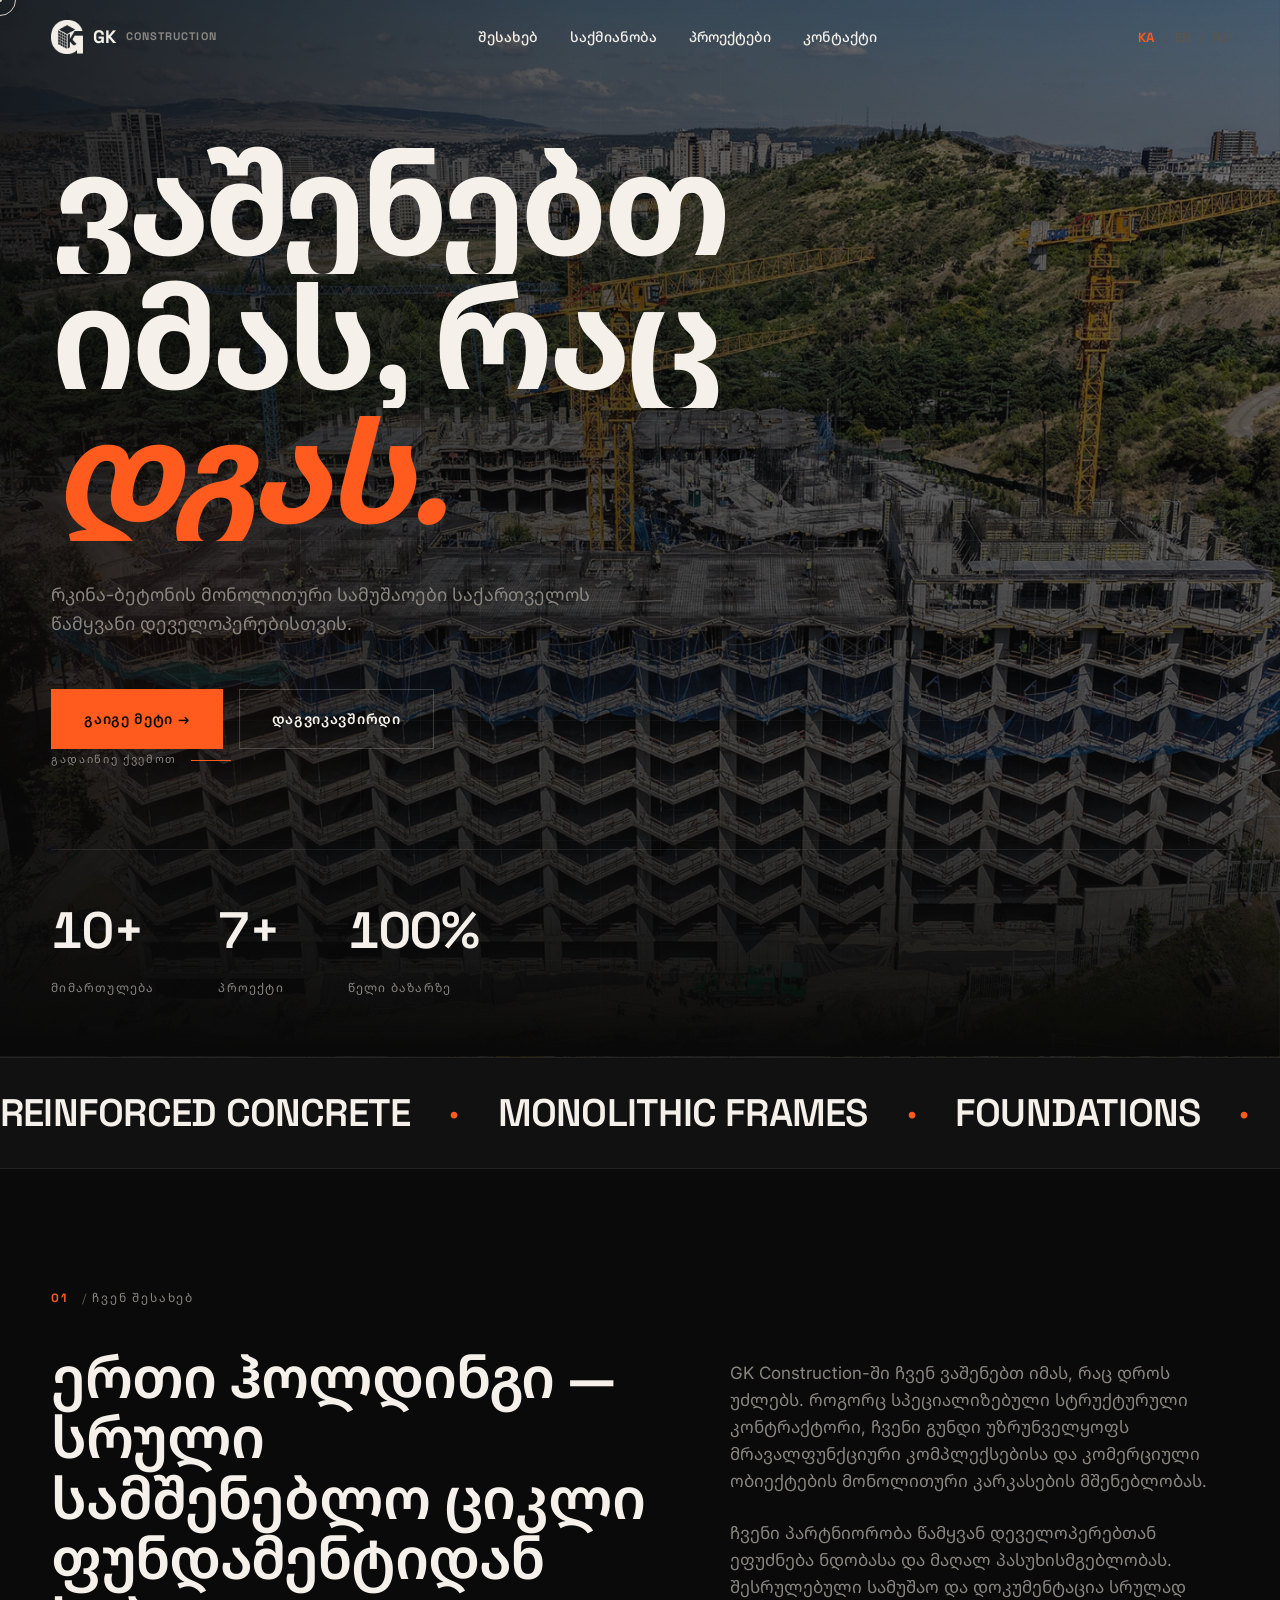
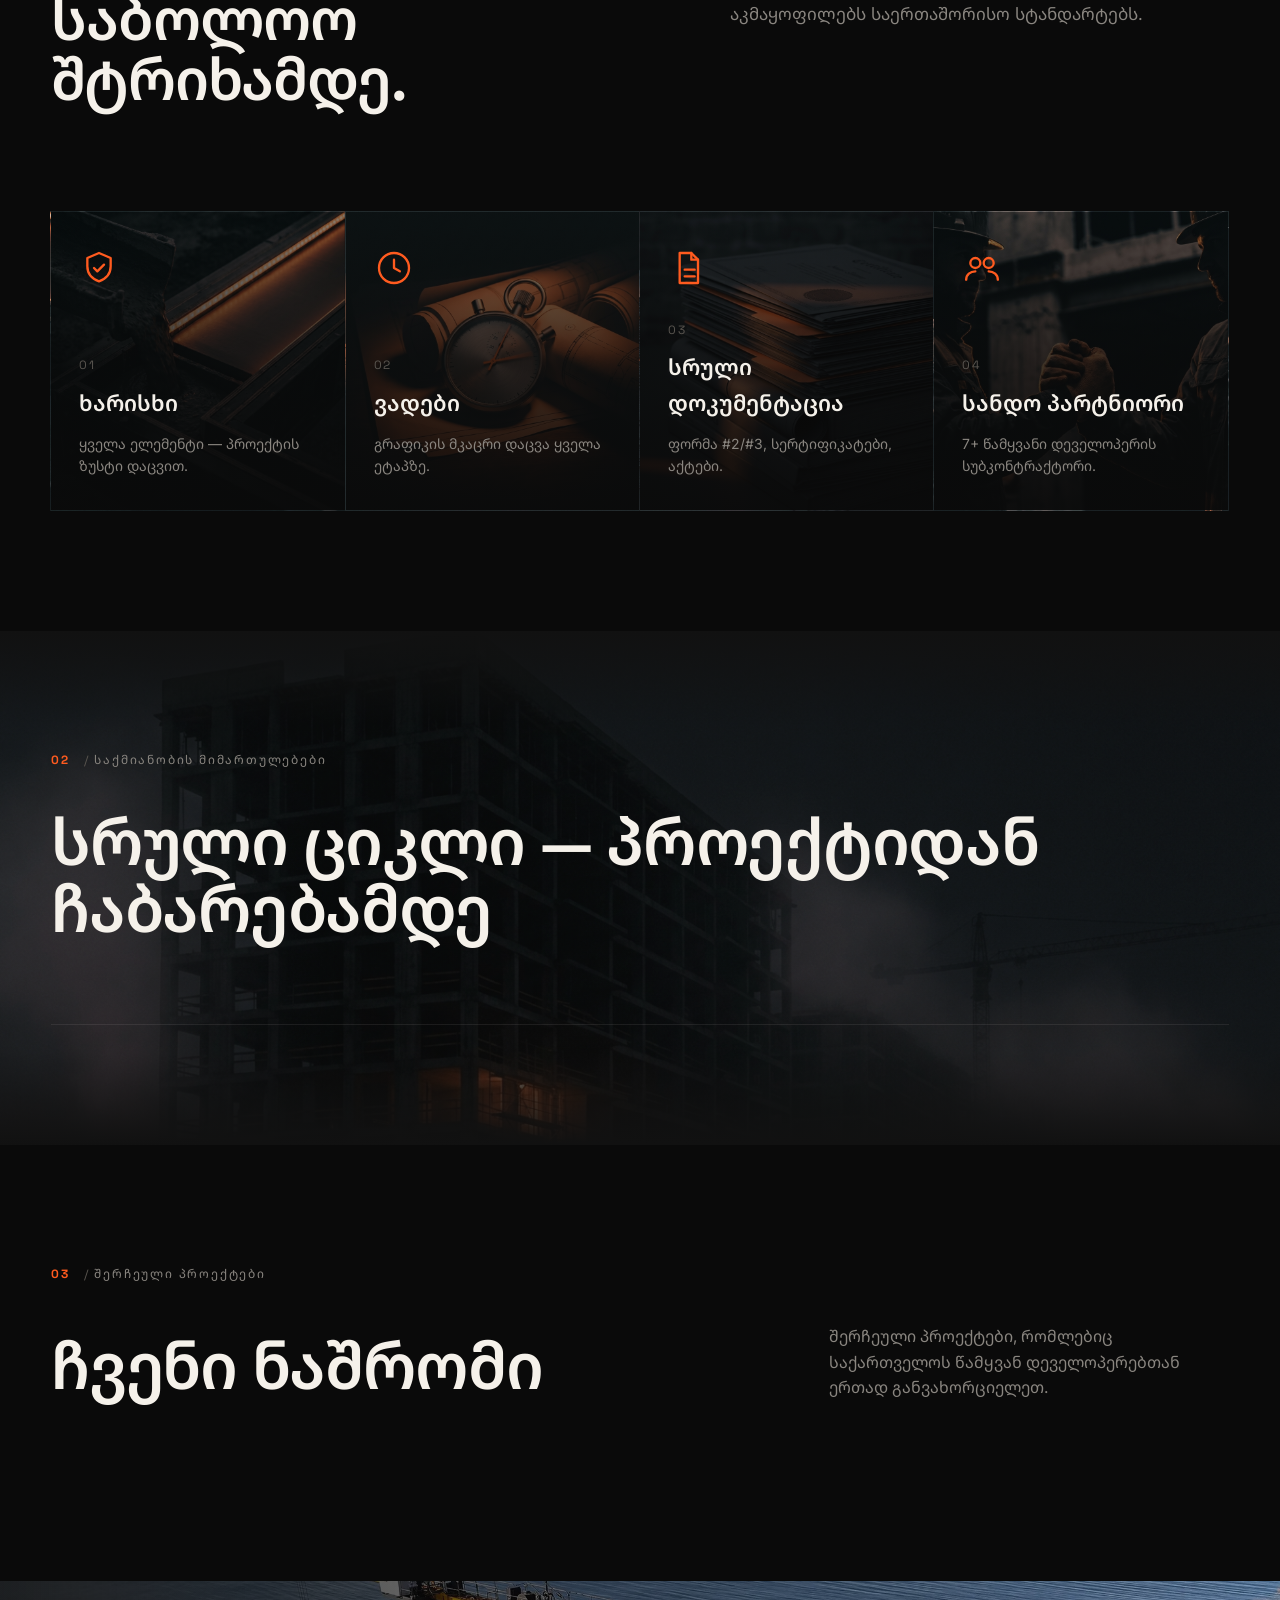
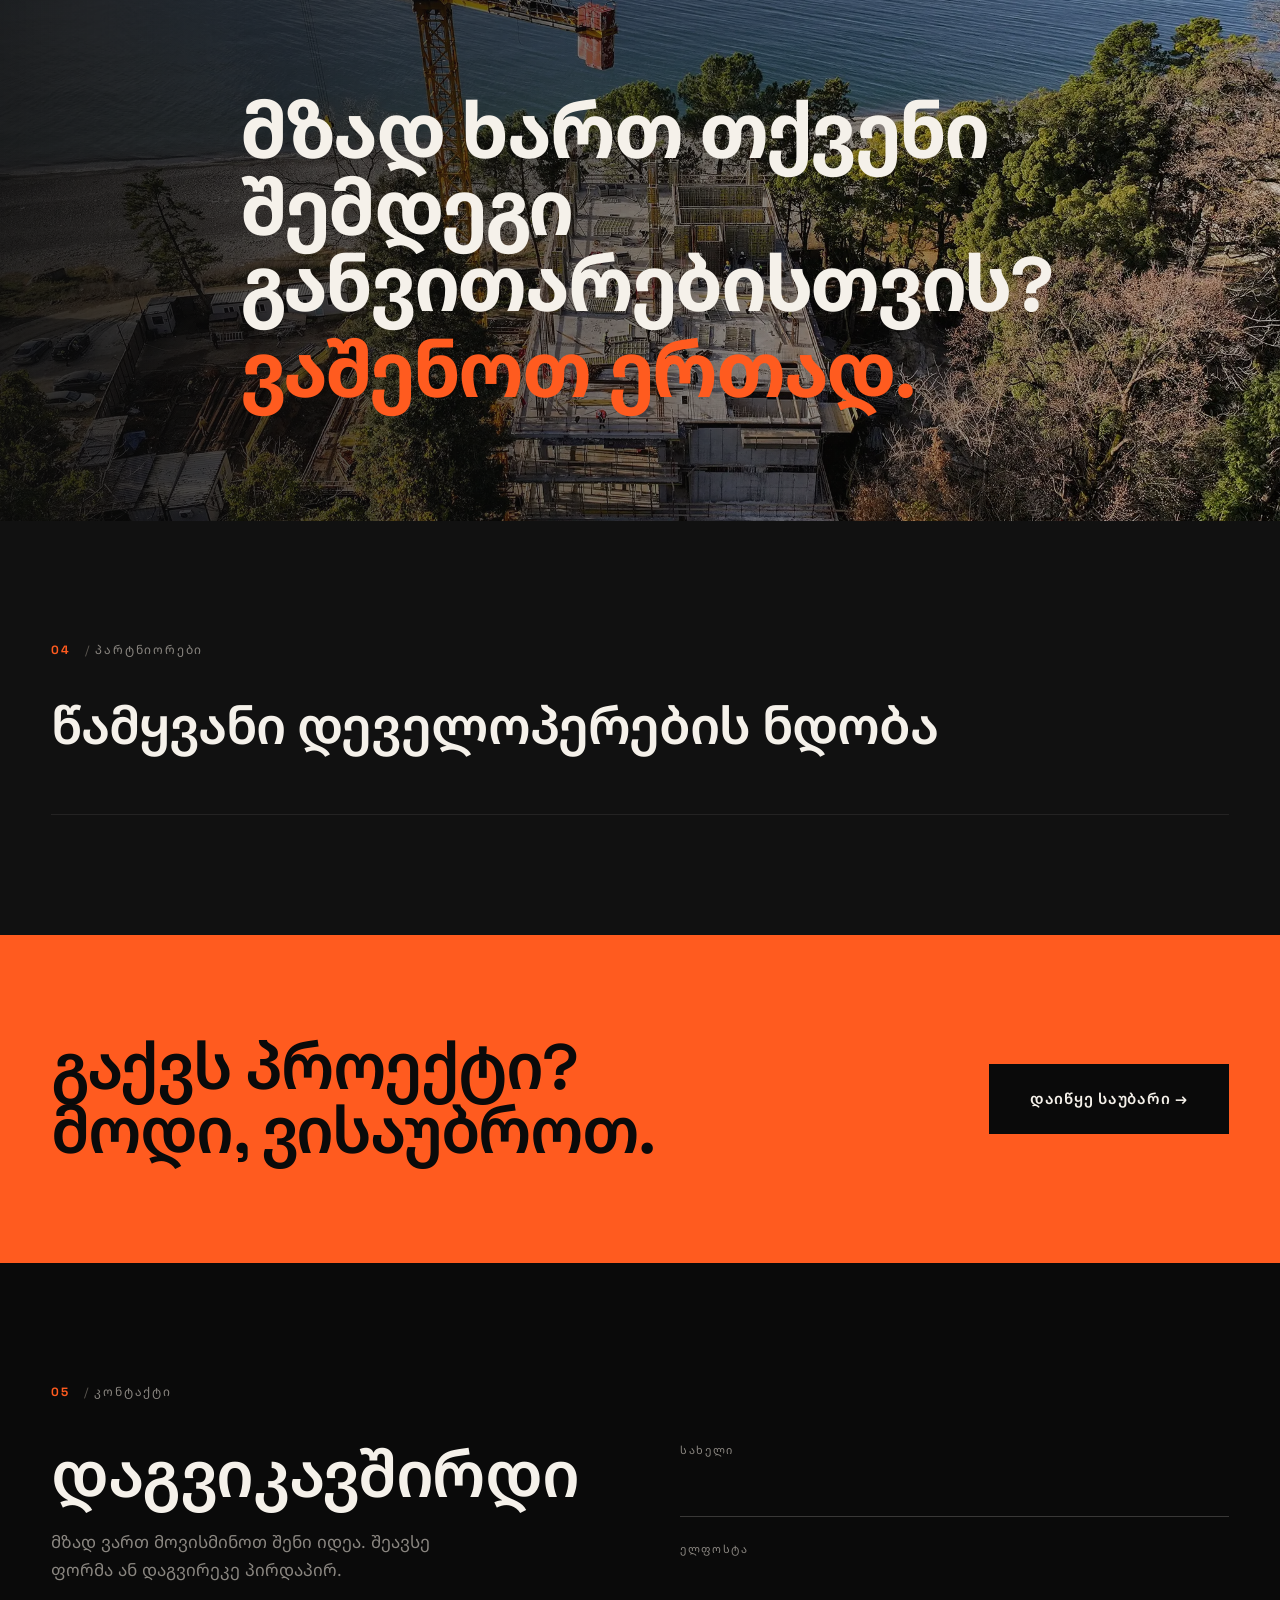
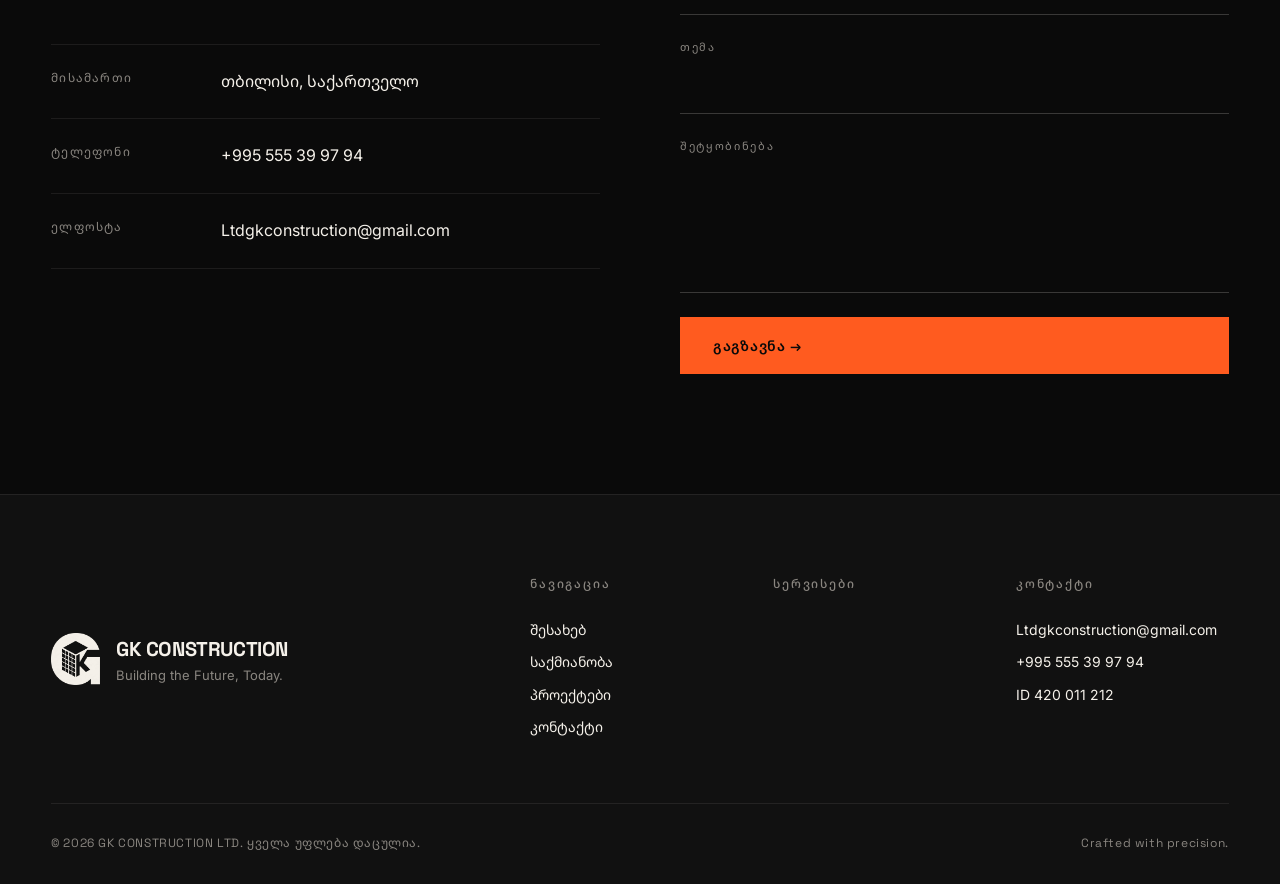
==== commit a18ad5a9: "Update static hero subtitle fallback in index.html" ====
--- a/index.html
+++ b/index.html
@@ -3,7 +3,7 @@
 <head>
   <meta charset="UTF-8" />
   <meta name="viewport" content="width=device-width, initial-scale=1.0" />
-  <meta name="description" content="GK Construction LTD — სტრუქტურული კონტრაქტორი. რკინა-ბეტონისა და მონოლითური კონსტრუქციები, თბილისი." />
+  <meta name="description" content="GK Construction LTD — სტრუქტურული კონტრაქტორი. რკინა-ბეტონის მონოლითური სამუშაოები, თბილისი." />
   <title>GK Construction — Structural Contractor</title>
   <link rel="preconnect" href="https://fonts.googleapis.com" />
   <link rel="preconnect" href="https://fonts.gstatic.com" crossorigin />
@@ -220,7 +220,7 @@
           <span class="line"><span data-i18n="hero.title2">იმას, რაც</span></span>
           <span class="line accent"><span data-i18n="hero.title3">დგას.</span></span>
         </h1>
-        <p class="hero-sub" data-i18n="hero.sub">რკინა-ბეტონისა და მონოლითური კონსტრუქციები საქართველოს წამყვანი დეველოპერებისთვის.</p>
+        <p class="hero-sub" data-i18n="hero.sub">რკინა-ბეტონის მონოლითური სამუშაოები საქართველოს წამყვანი დეველოპერებისთვის.</p>
         <div class="hero-actions">
           <a href="#services" class="btn btn-primary" data-cursor="hover" data-i18n="hero.cta1">გაიგე მეტი →</a>
           <a href="#contact" class="btn btn-ghost" data-cursor="hover" data-i18n="hero.cta2">დაგვიკავშირდი</a>
@@ -420,3 +420,4 @@
   <script src="js/main.js"></script>
 </body>
 </html>
+                                      
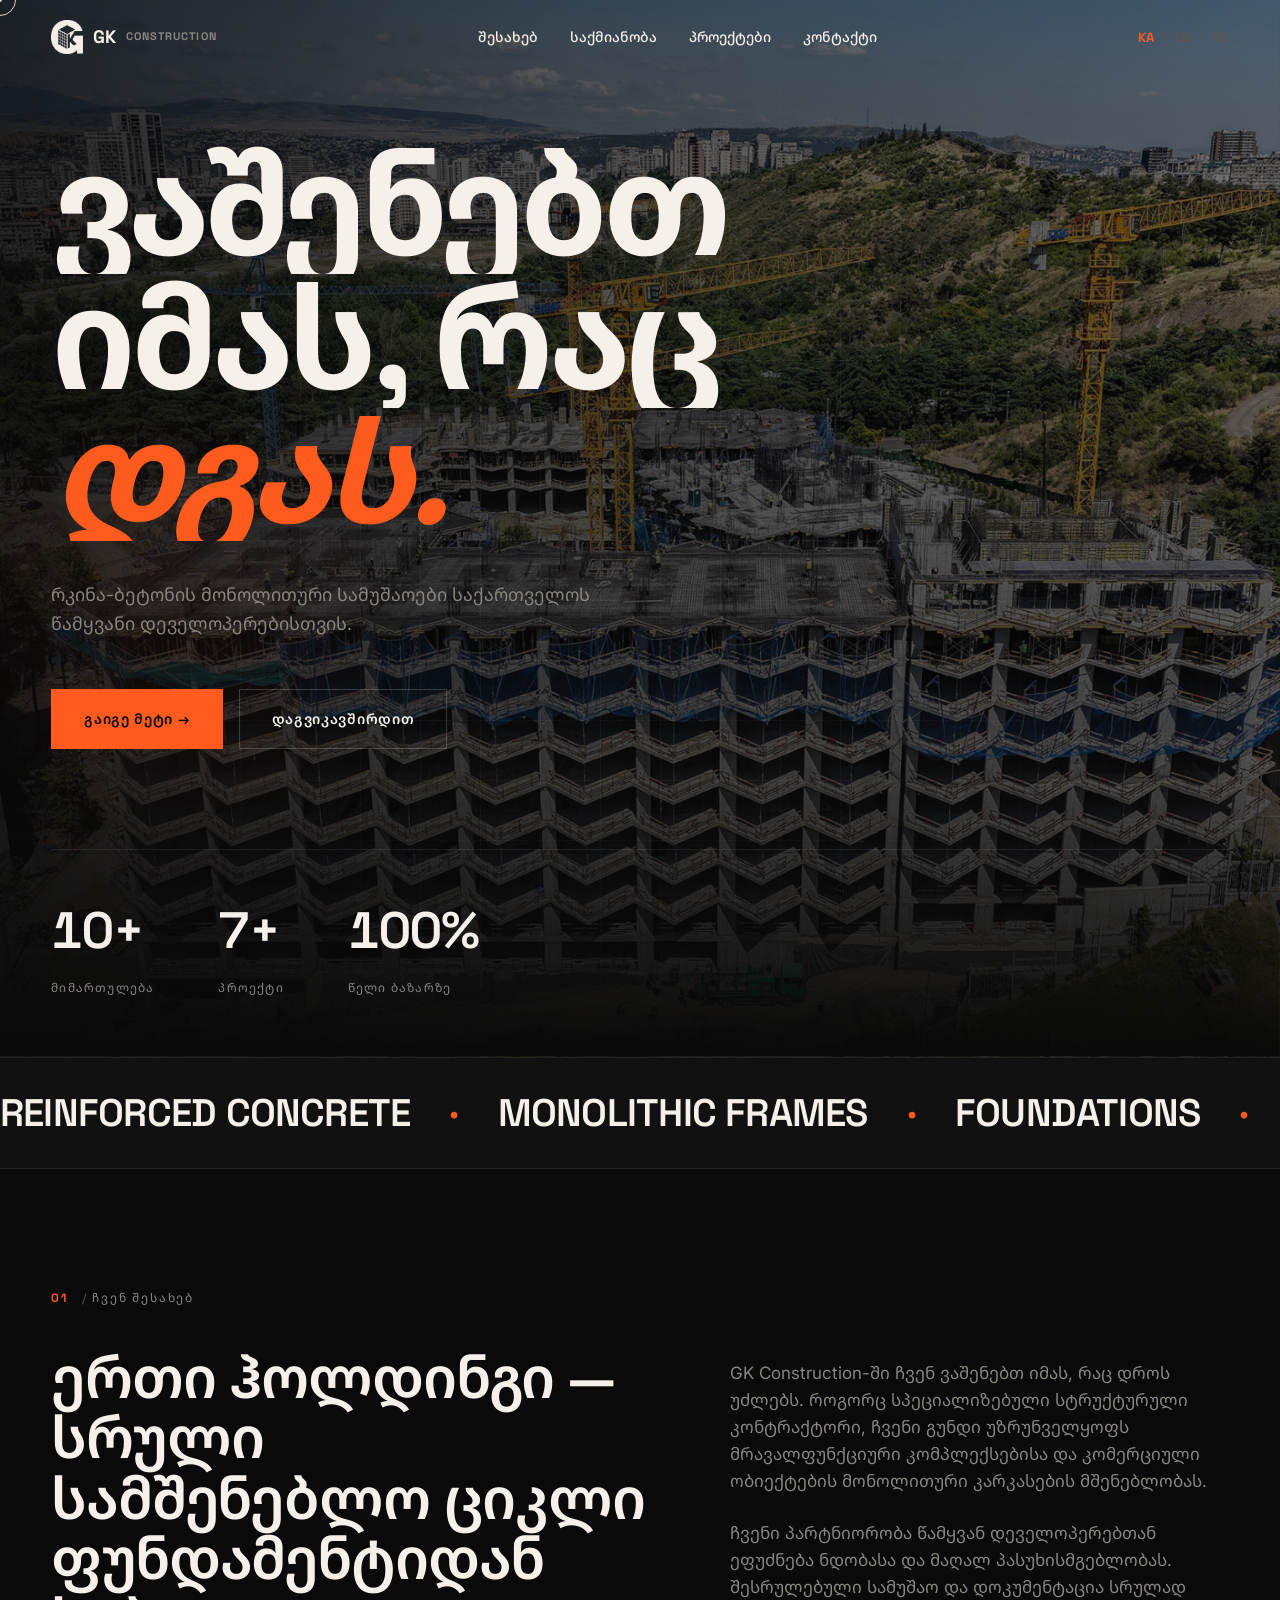
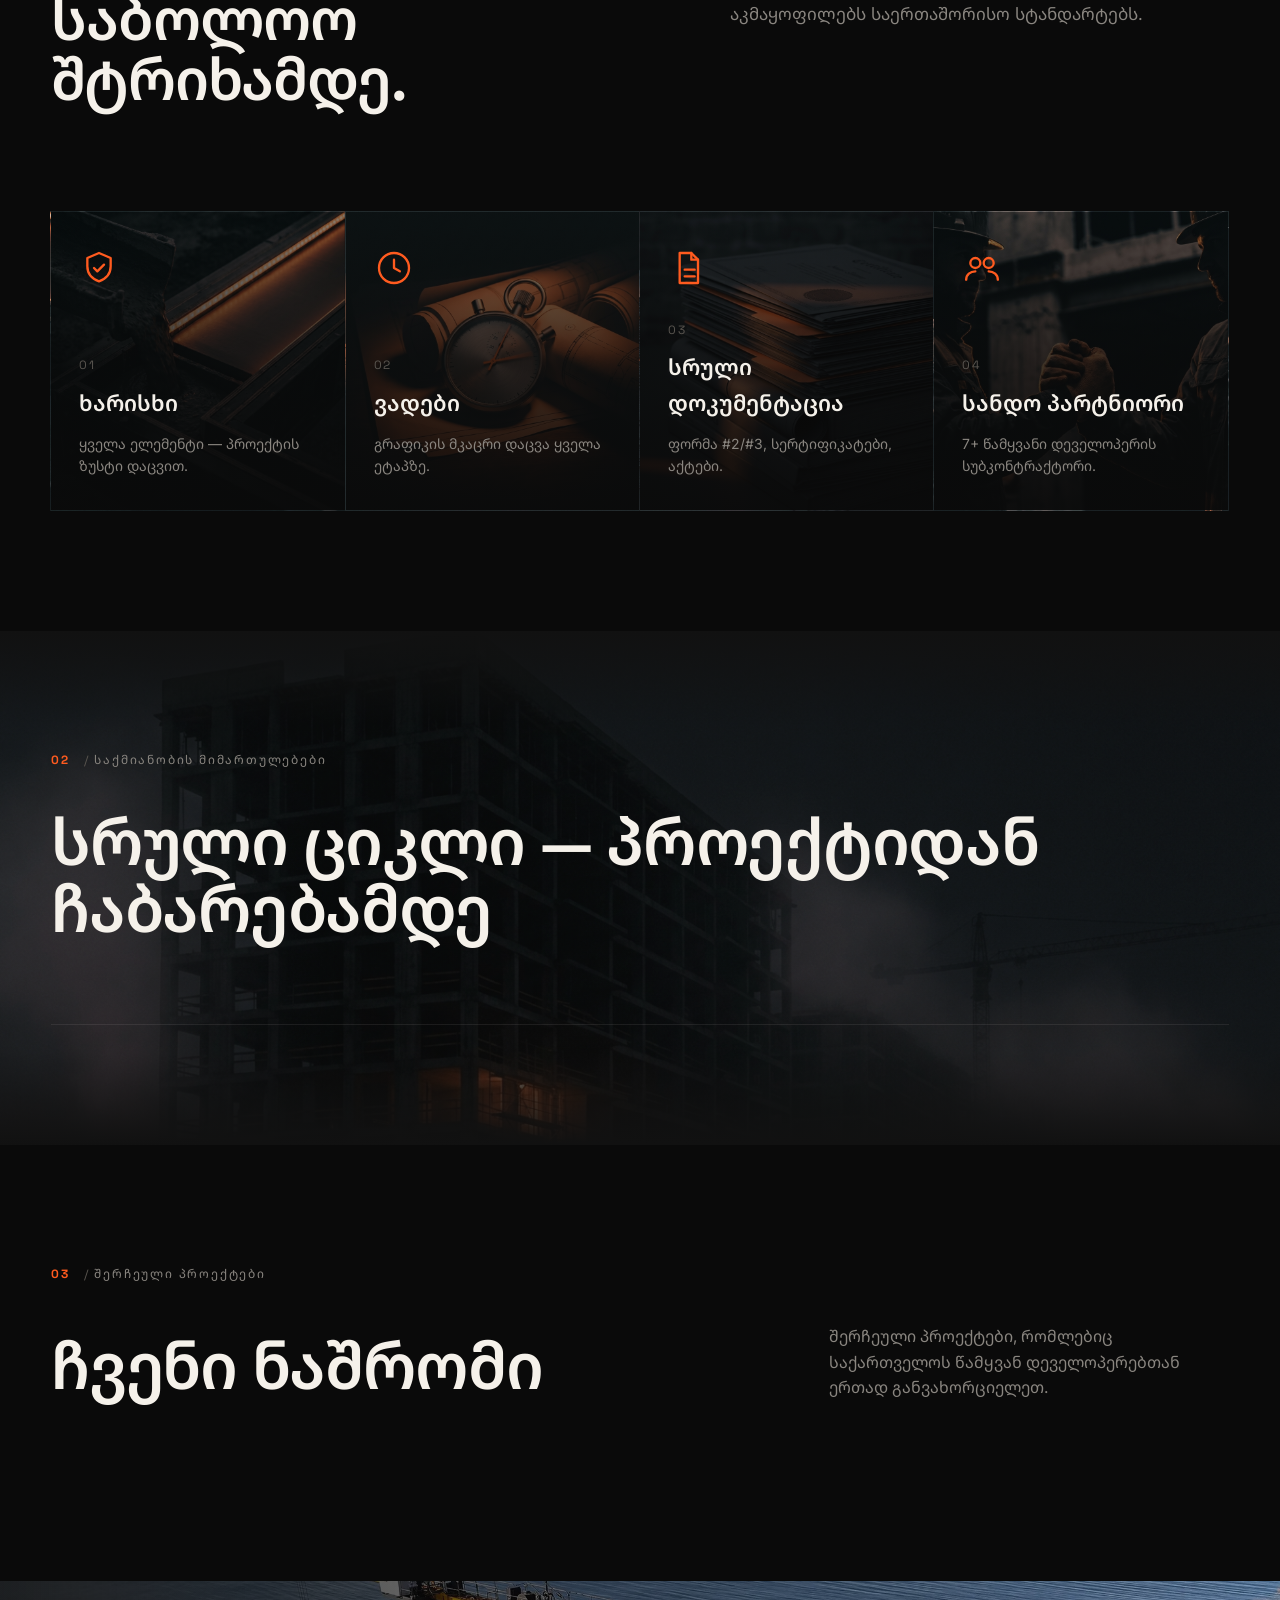
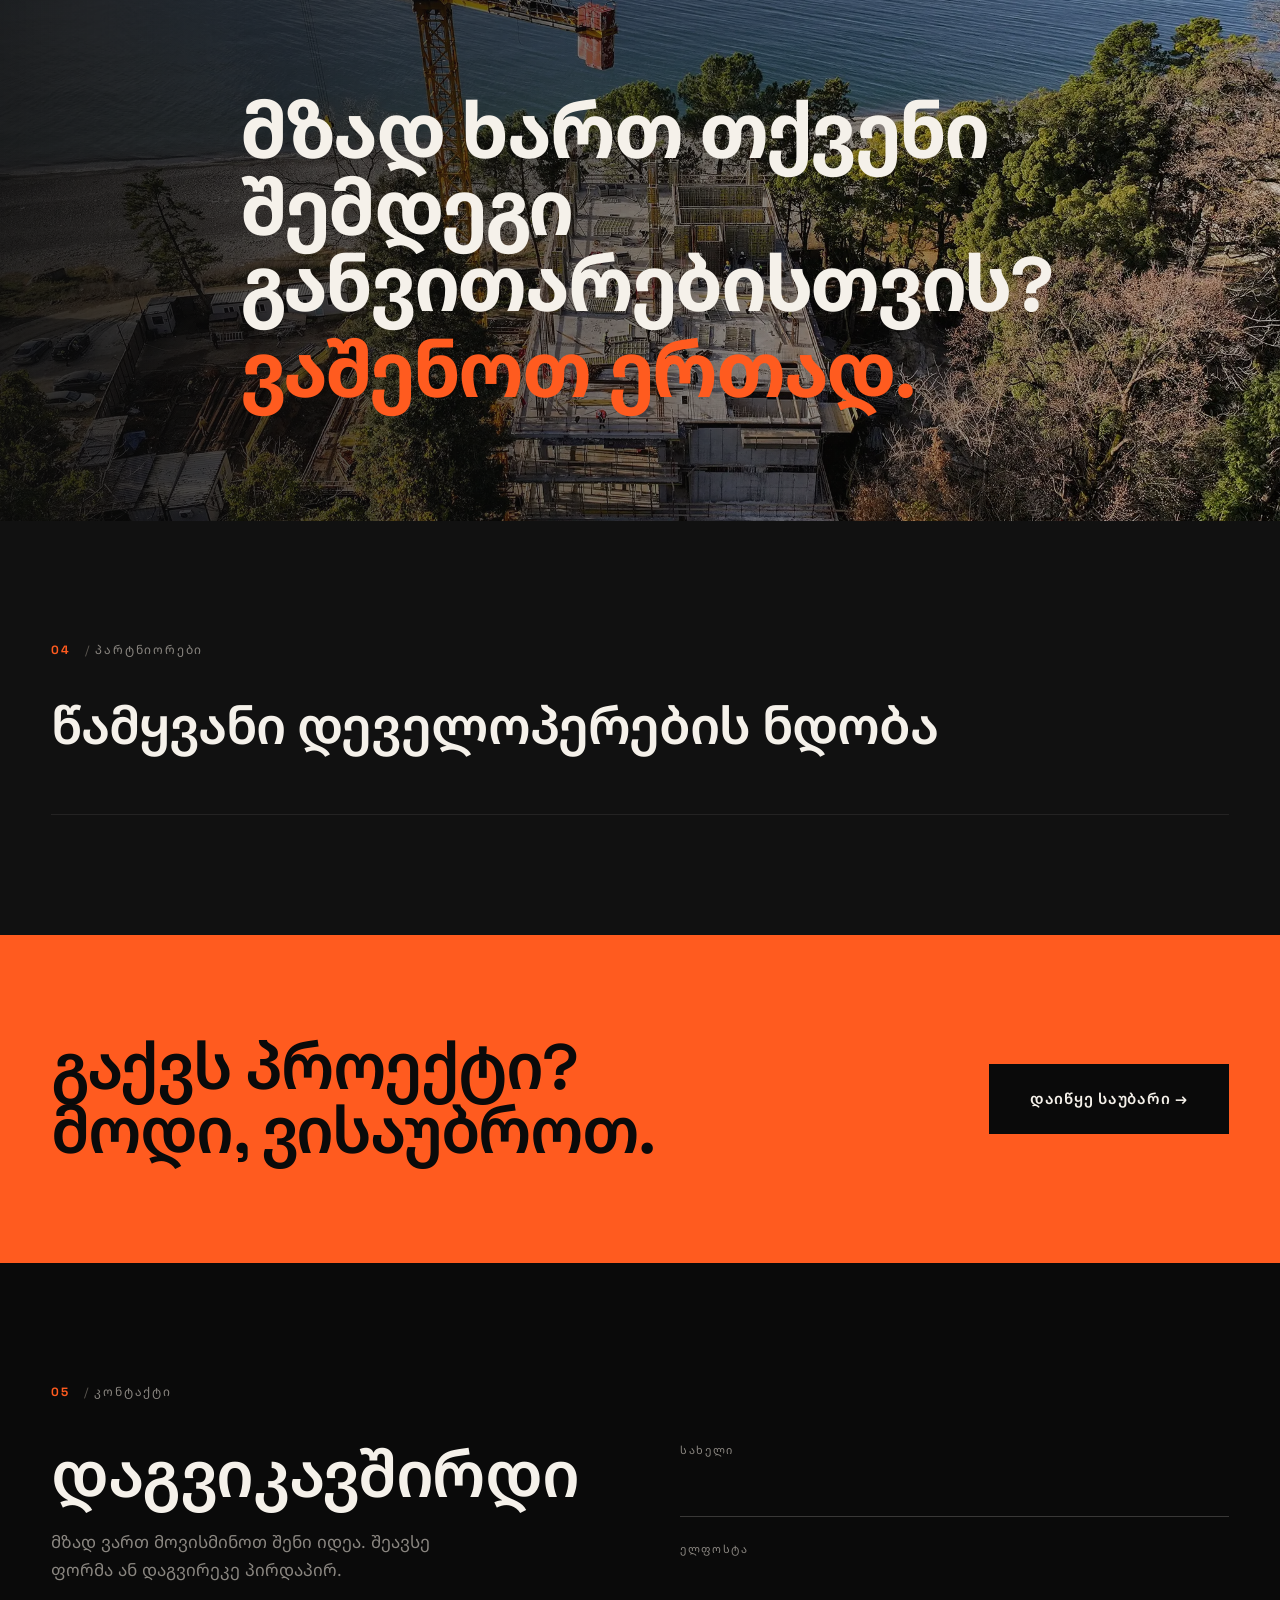
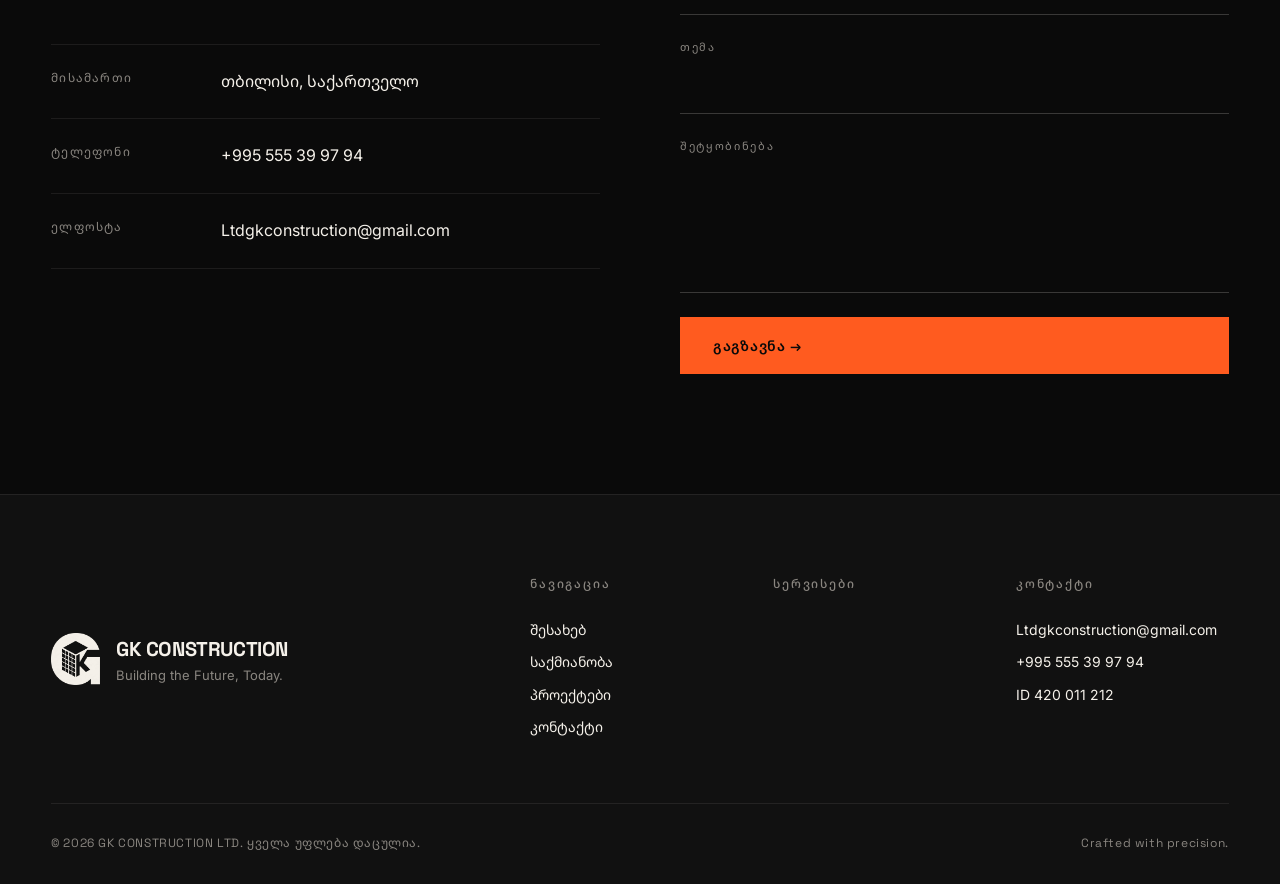
==== commit 2699e691: "Update hero: 'დაგვიკავშირდით' + remove scroll-down hint" ====
--- a/index.html
+++ b/index.html
@@ -223,11 +223,7 @@
         <p class="hero-sub" data-i18n="hero.sub">რკინა-ბეტონის მონოლითური სამუშაოები საქართველოს წამყვანი დეველოპერებისთვის.</p>
         <div class="hero-actions">
           <a href="#services" class="btn btn-primary" data-cursor="hover" data-i18n="hero.cta1">გაიგე მეტი →</a>
-          <a href="#contact" class="btn btn-ghost" data-cursor="hover" data-i18n="hero.cta2">დაგვიკავშირდი</a>
-        </div>
-        <div class="hero-scroll">
-          <span data-i18n="hero.scroll">გადაიწიე ქვემოთ</span>
-          <div class="scroll-line"></div>
+          <a href="#contact" class="btn btn-ghost" data-cursor="hover" data-i18n="hero.cta2">დაგვიკავშირდით</a>
         </div>
       </div>
       <div class="hero-stats">
@@ -420,4 +416,4 @@
   <script src="js/main.js"></script>
 </body>
 </html>
-                                      +                                                                                                                                                                                                                         
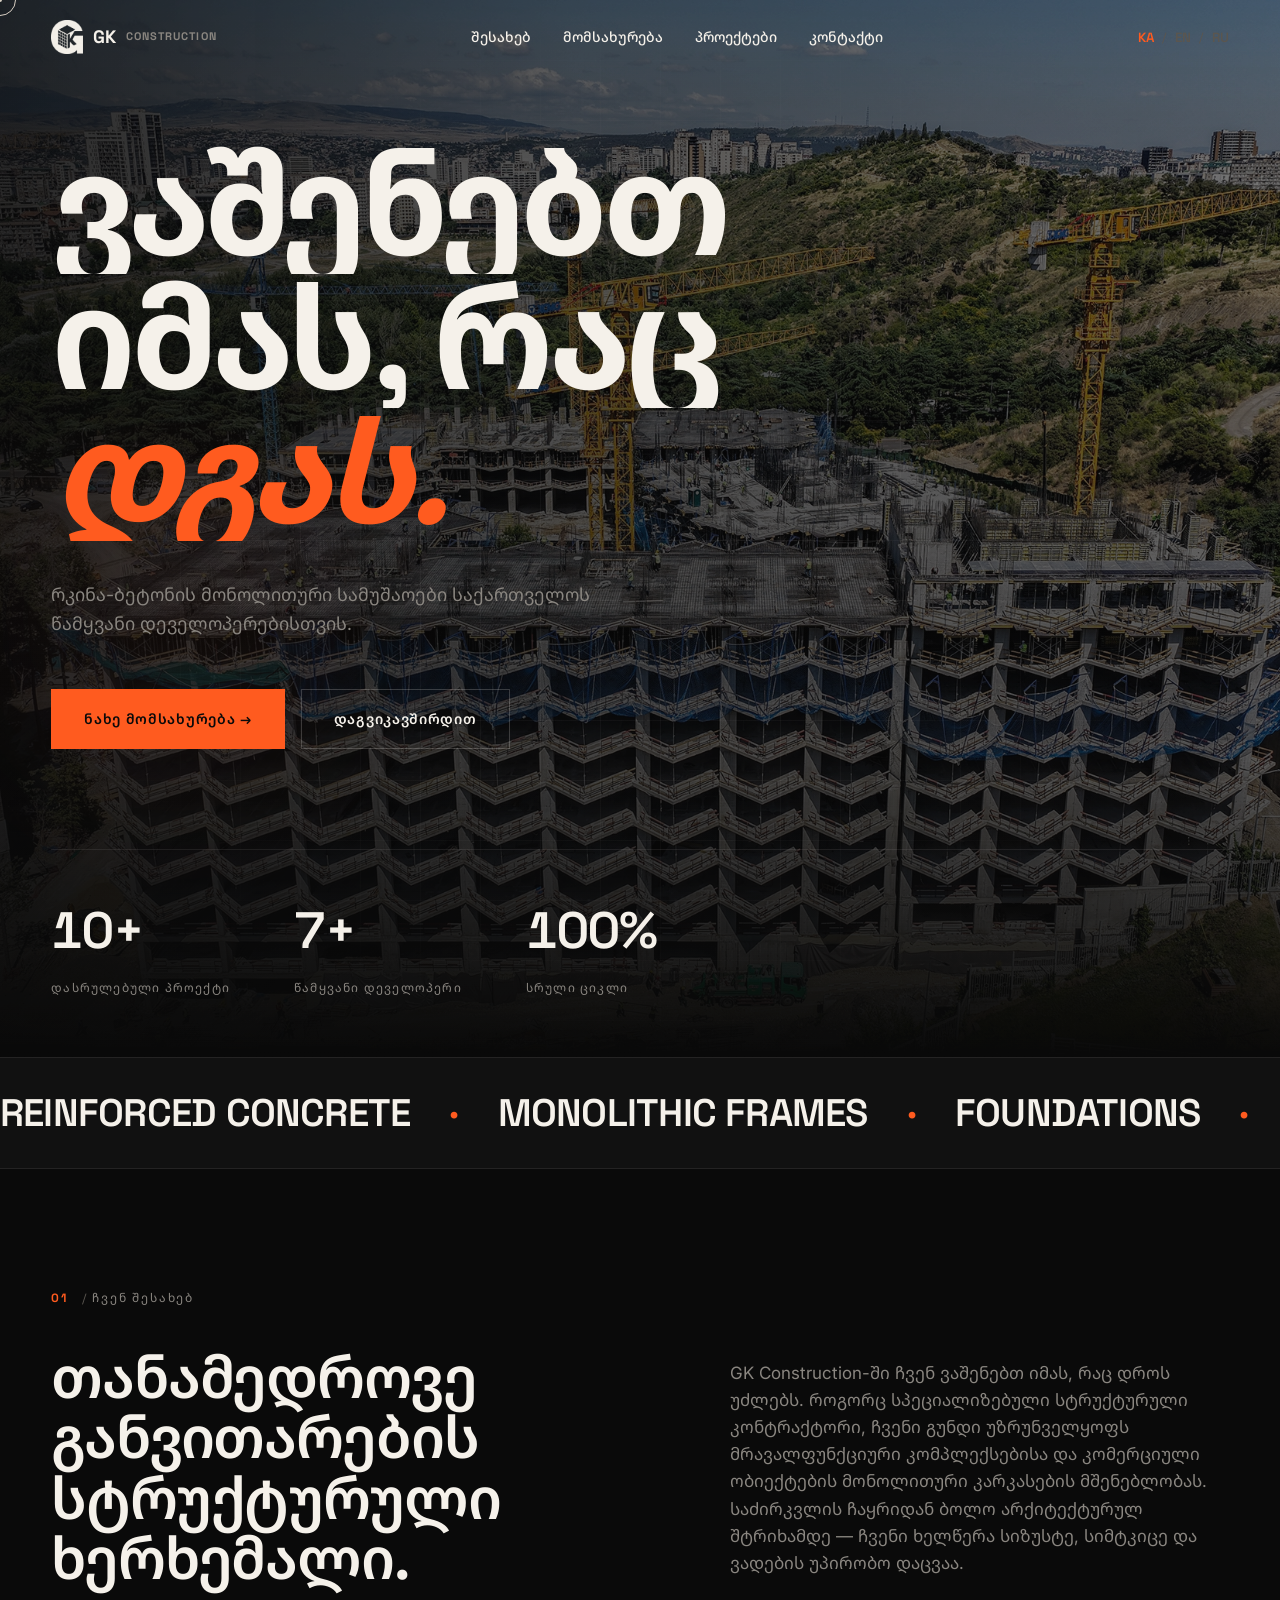
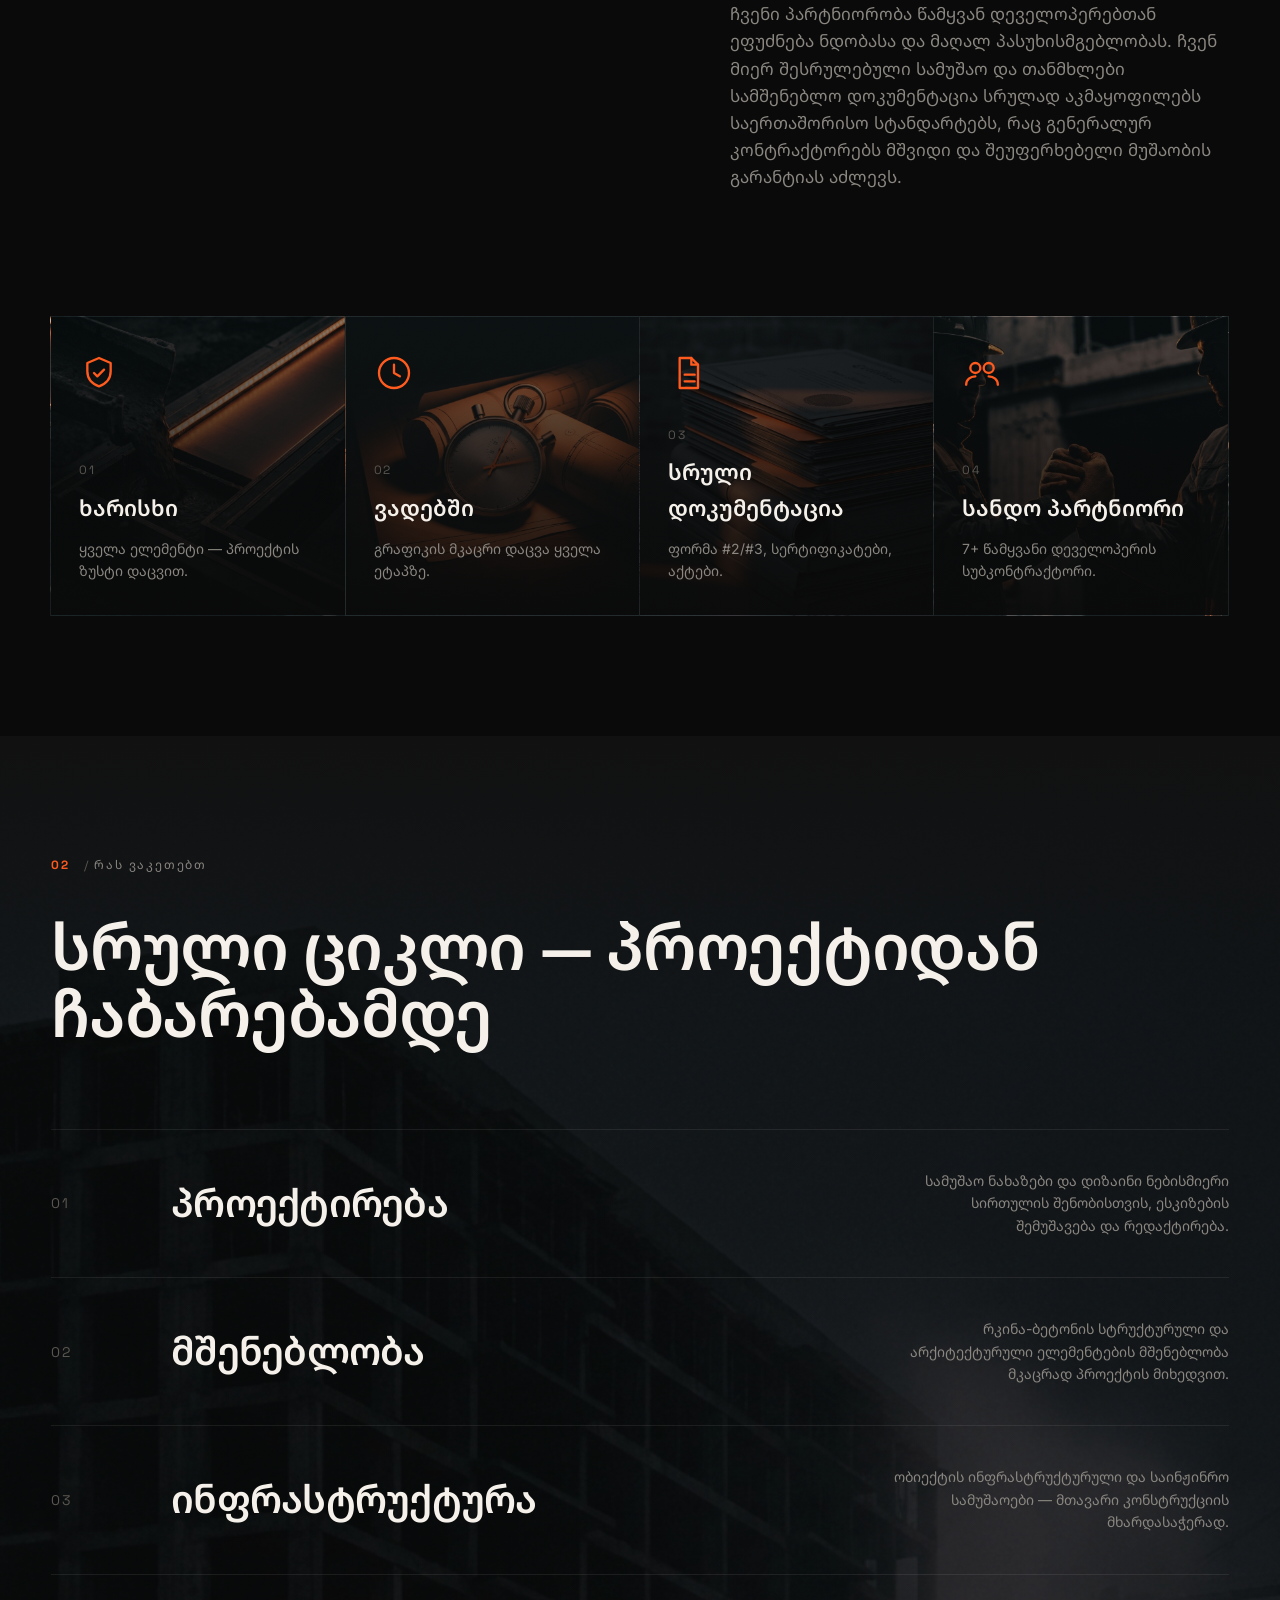
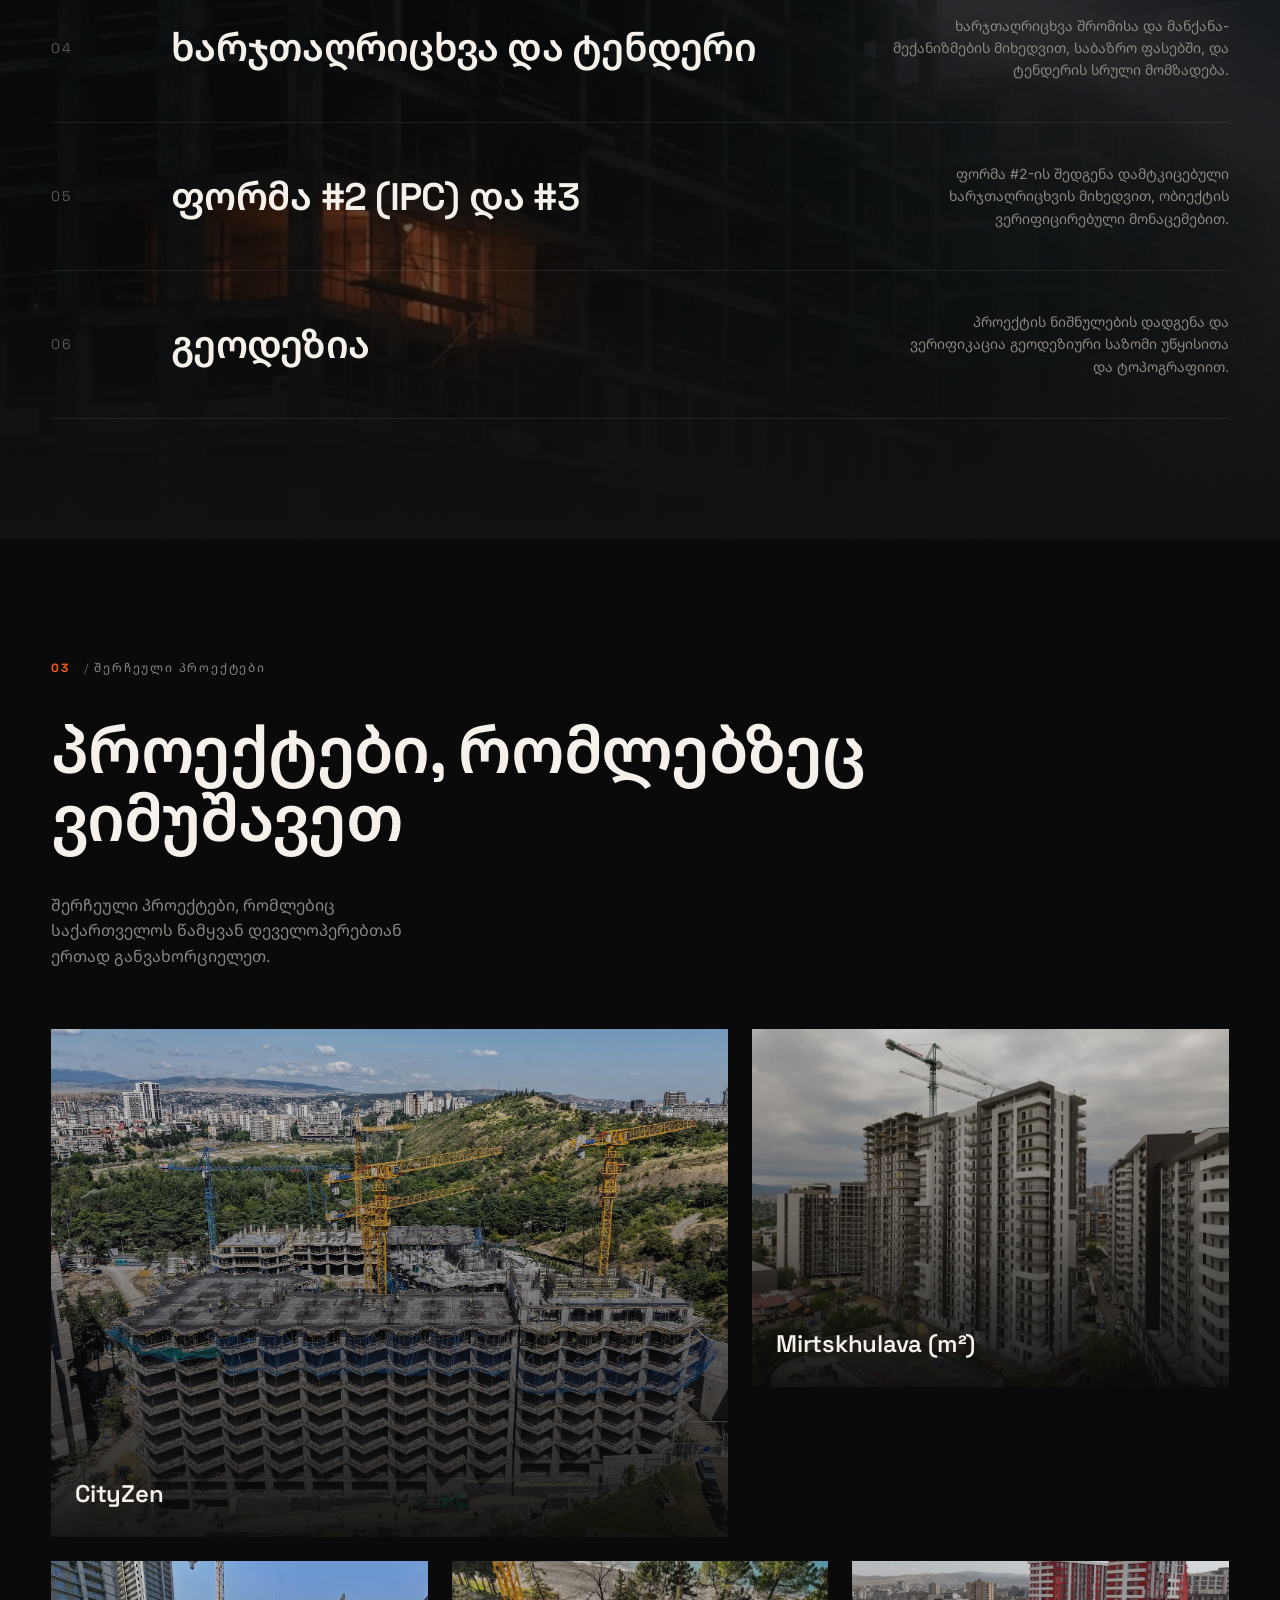
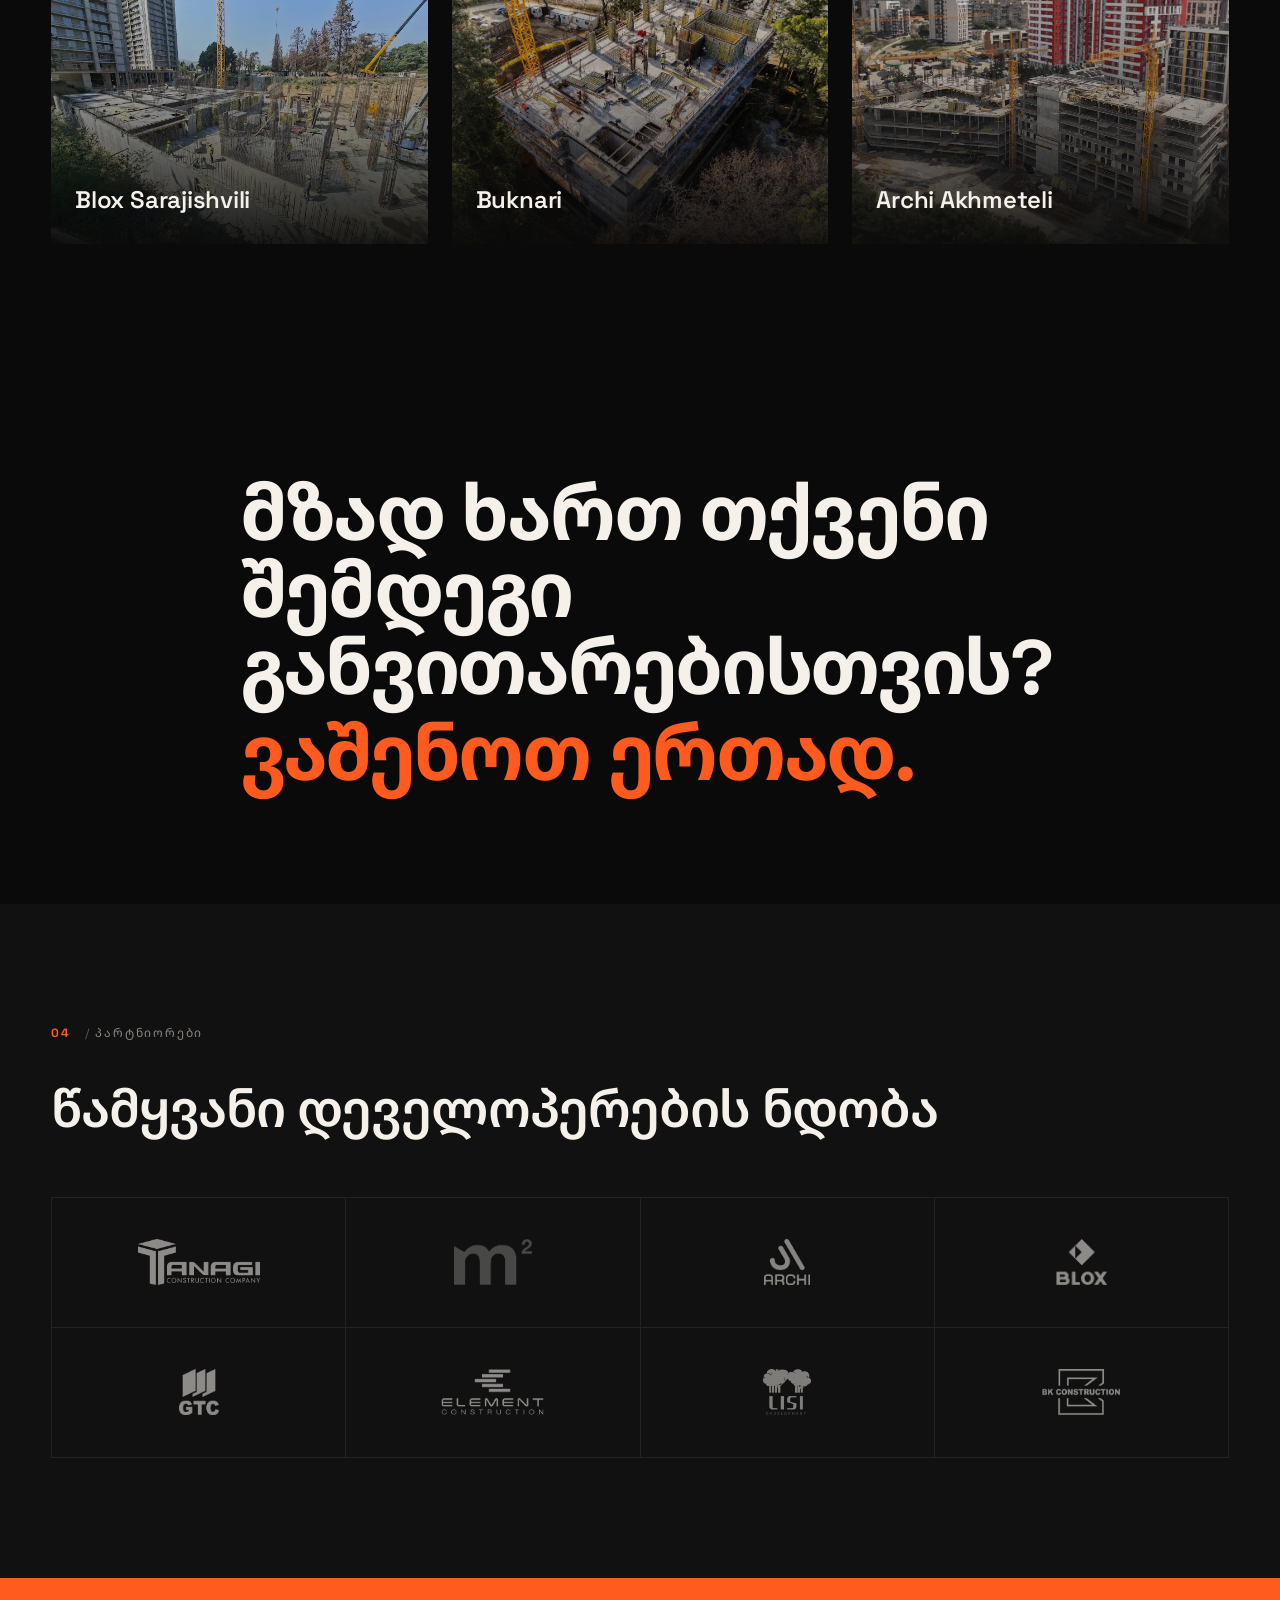
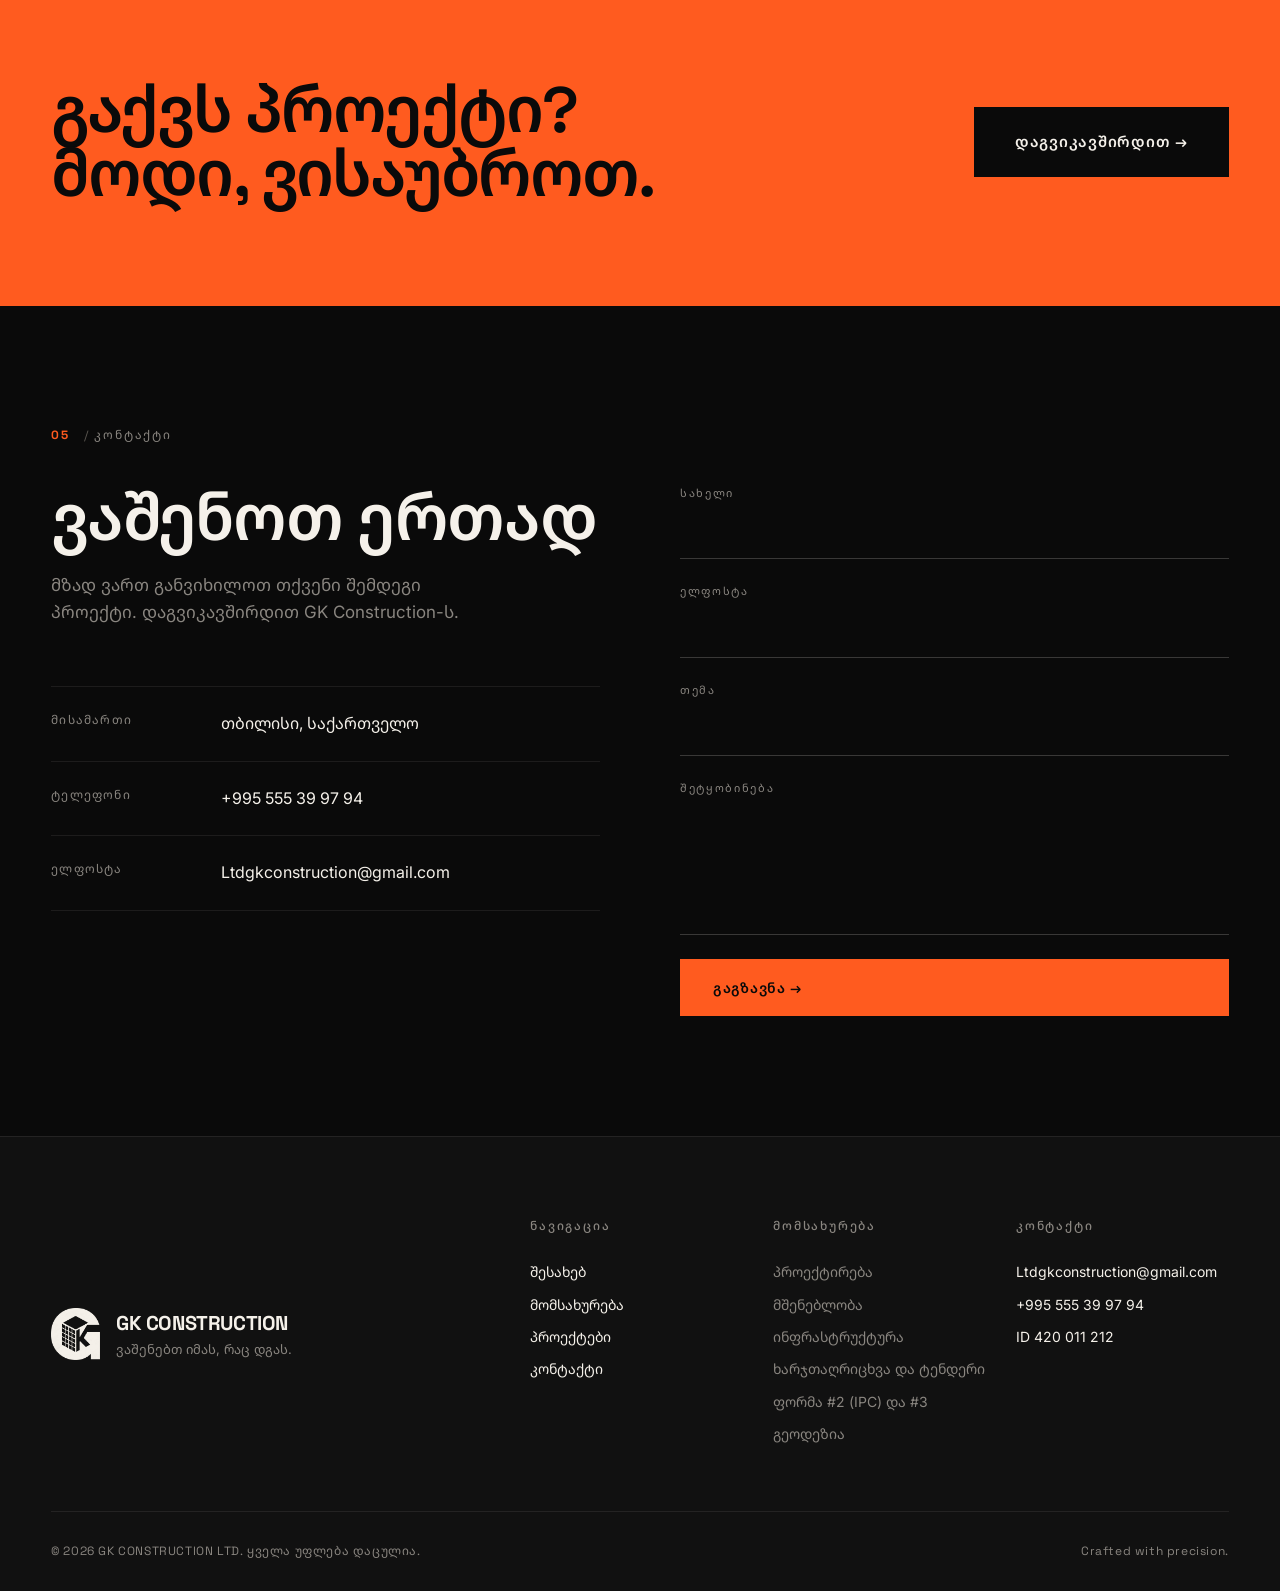
==== commit f0ab8efc: "Fix: strip NUL bytes from translations.js and index.html" ====
--- a/index.html
+++ b/index.html
@@ -416,4 +416,3 @@
   <script src="js/main.js"></script>
 </body>
 </html>
-                                                                                                                                                                                                                         
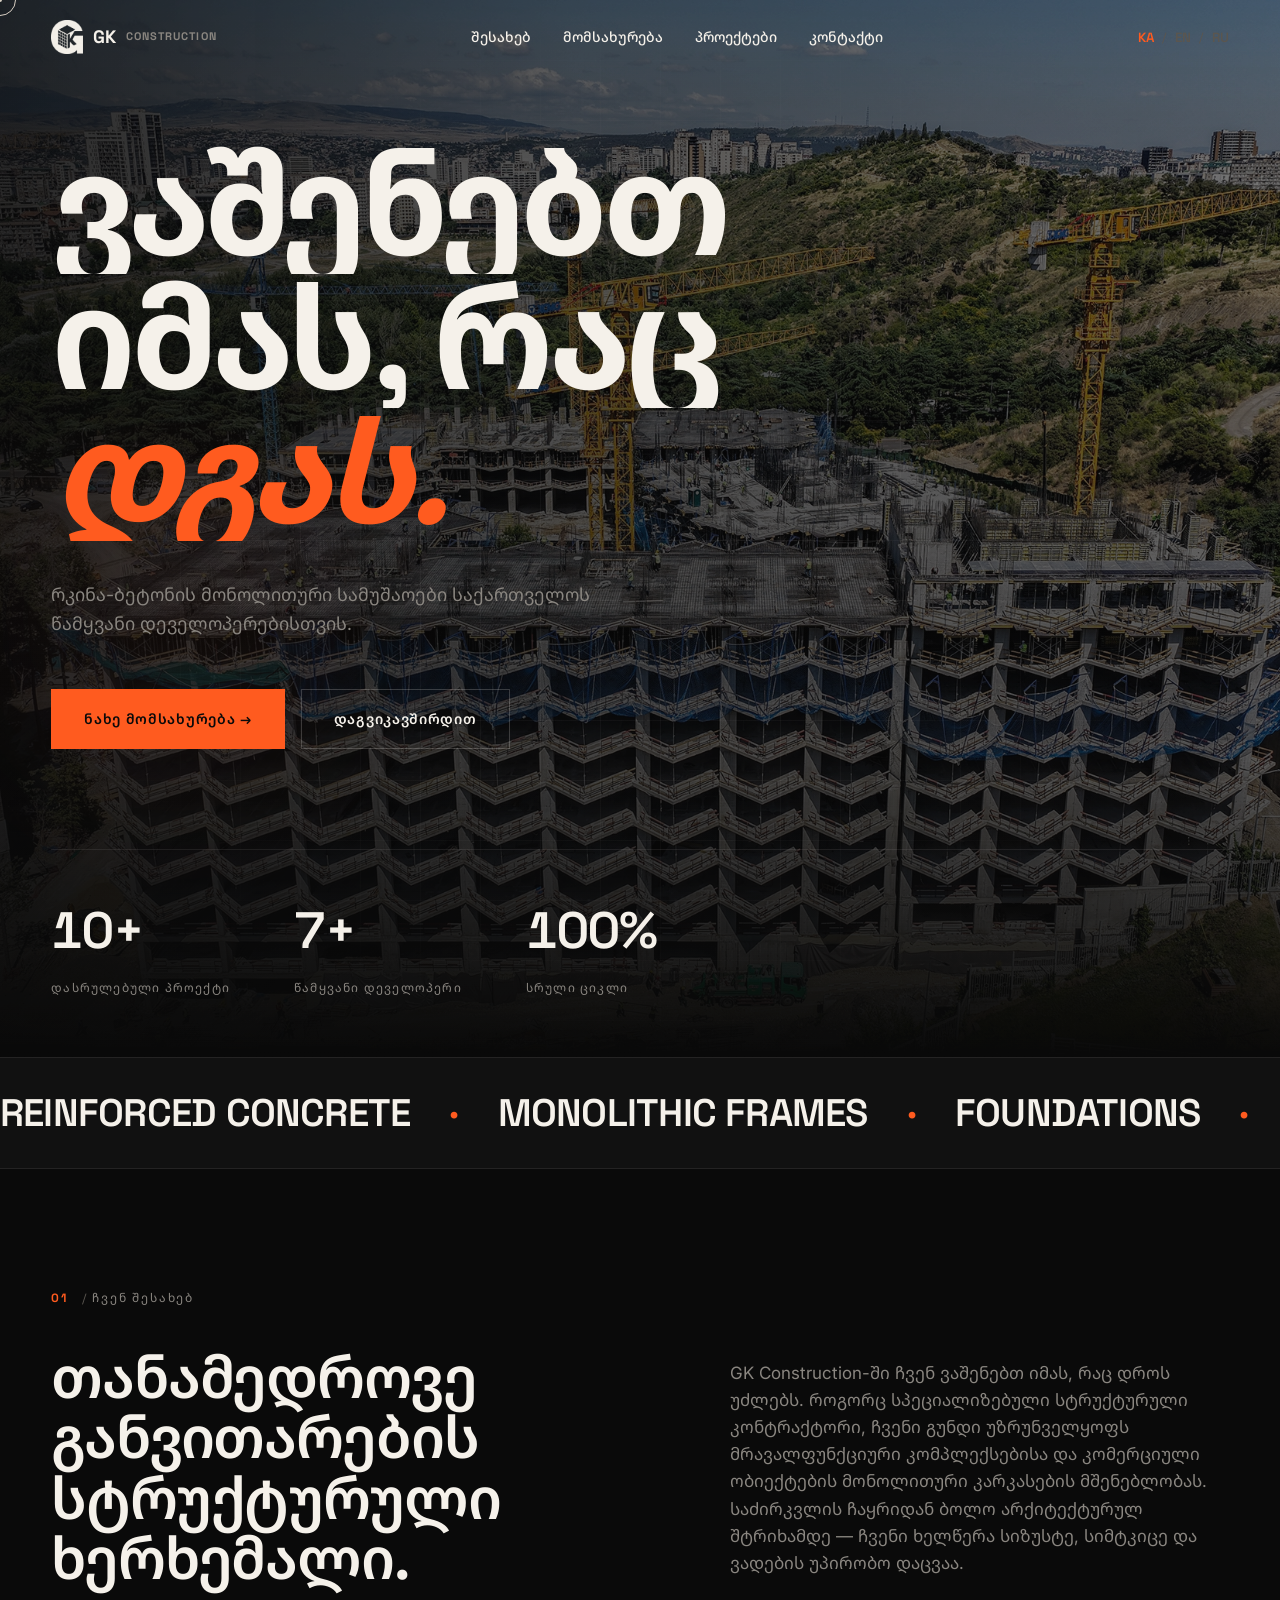
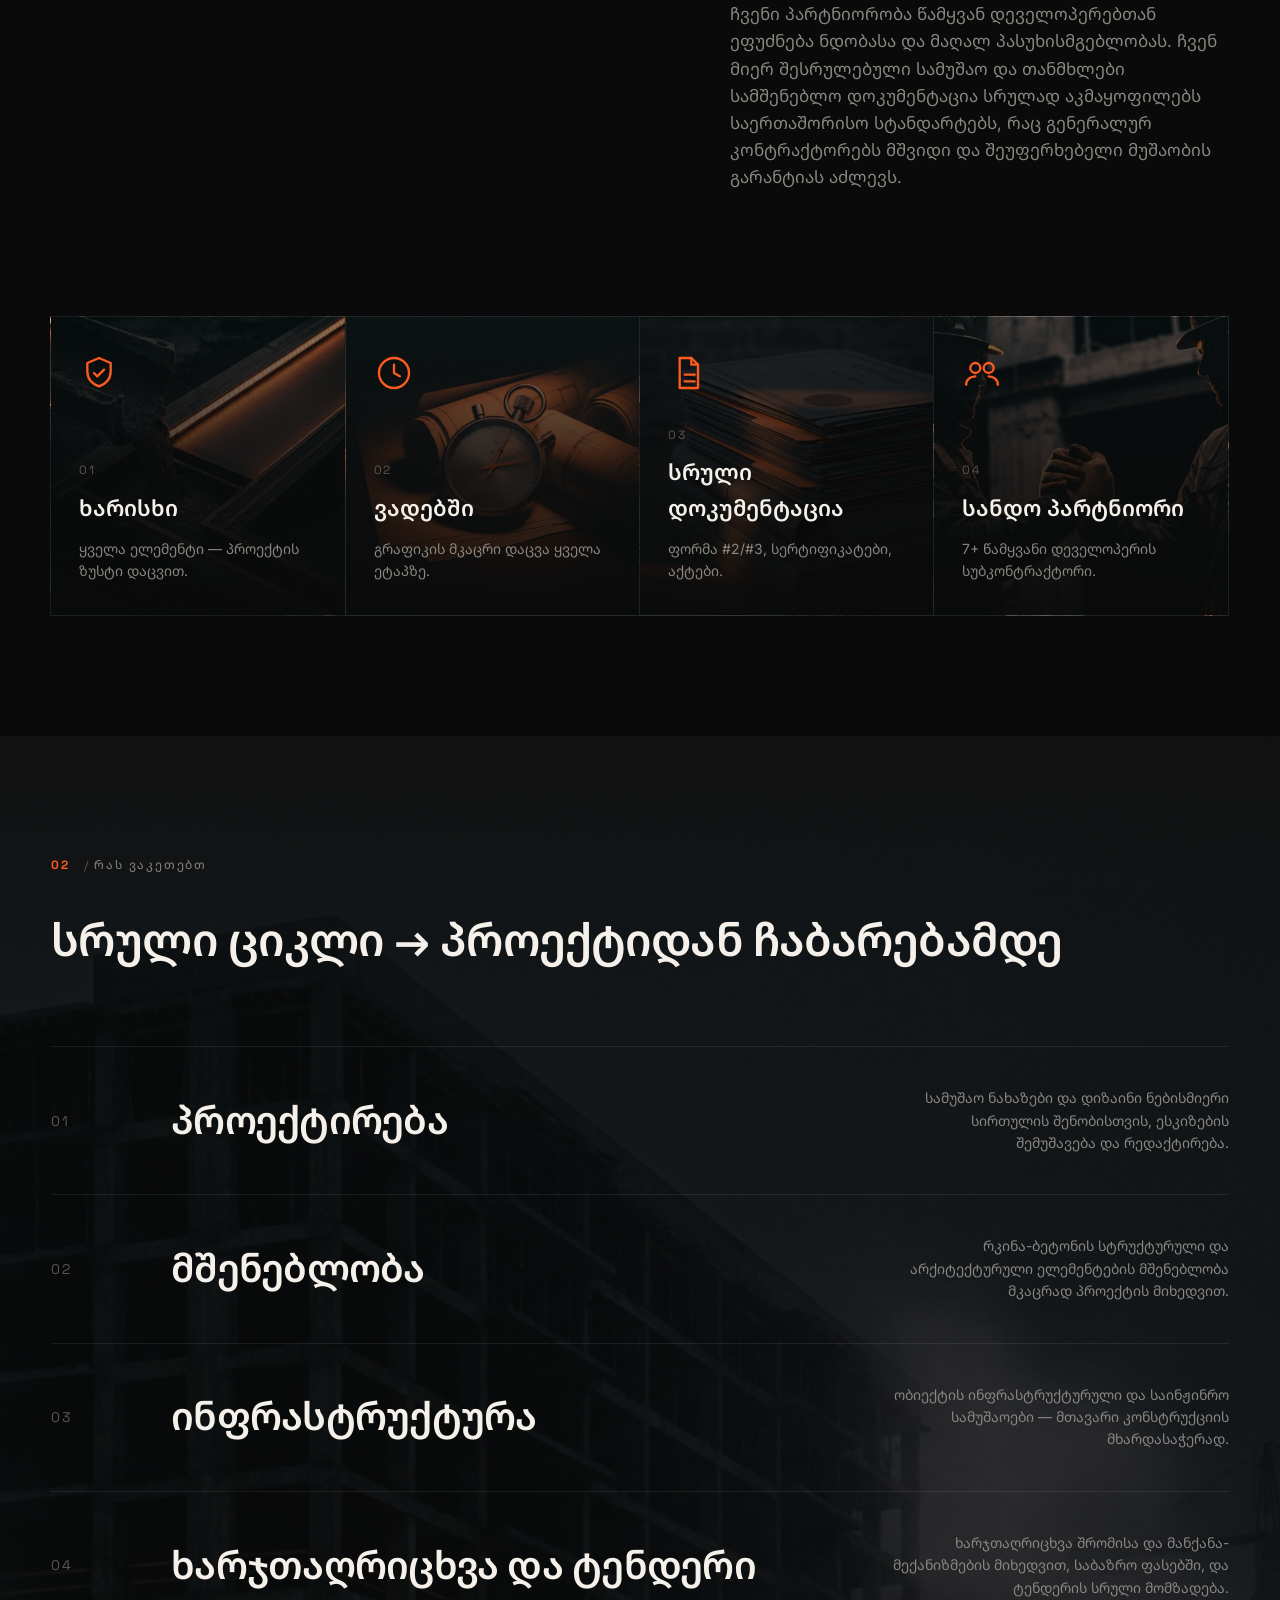
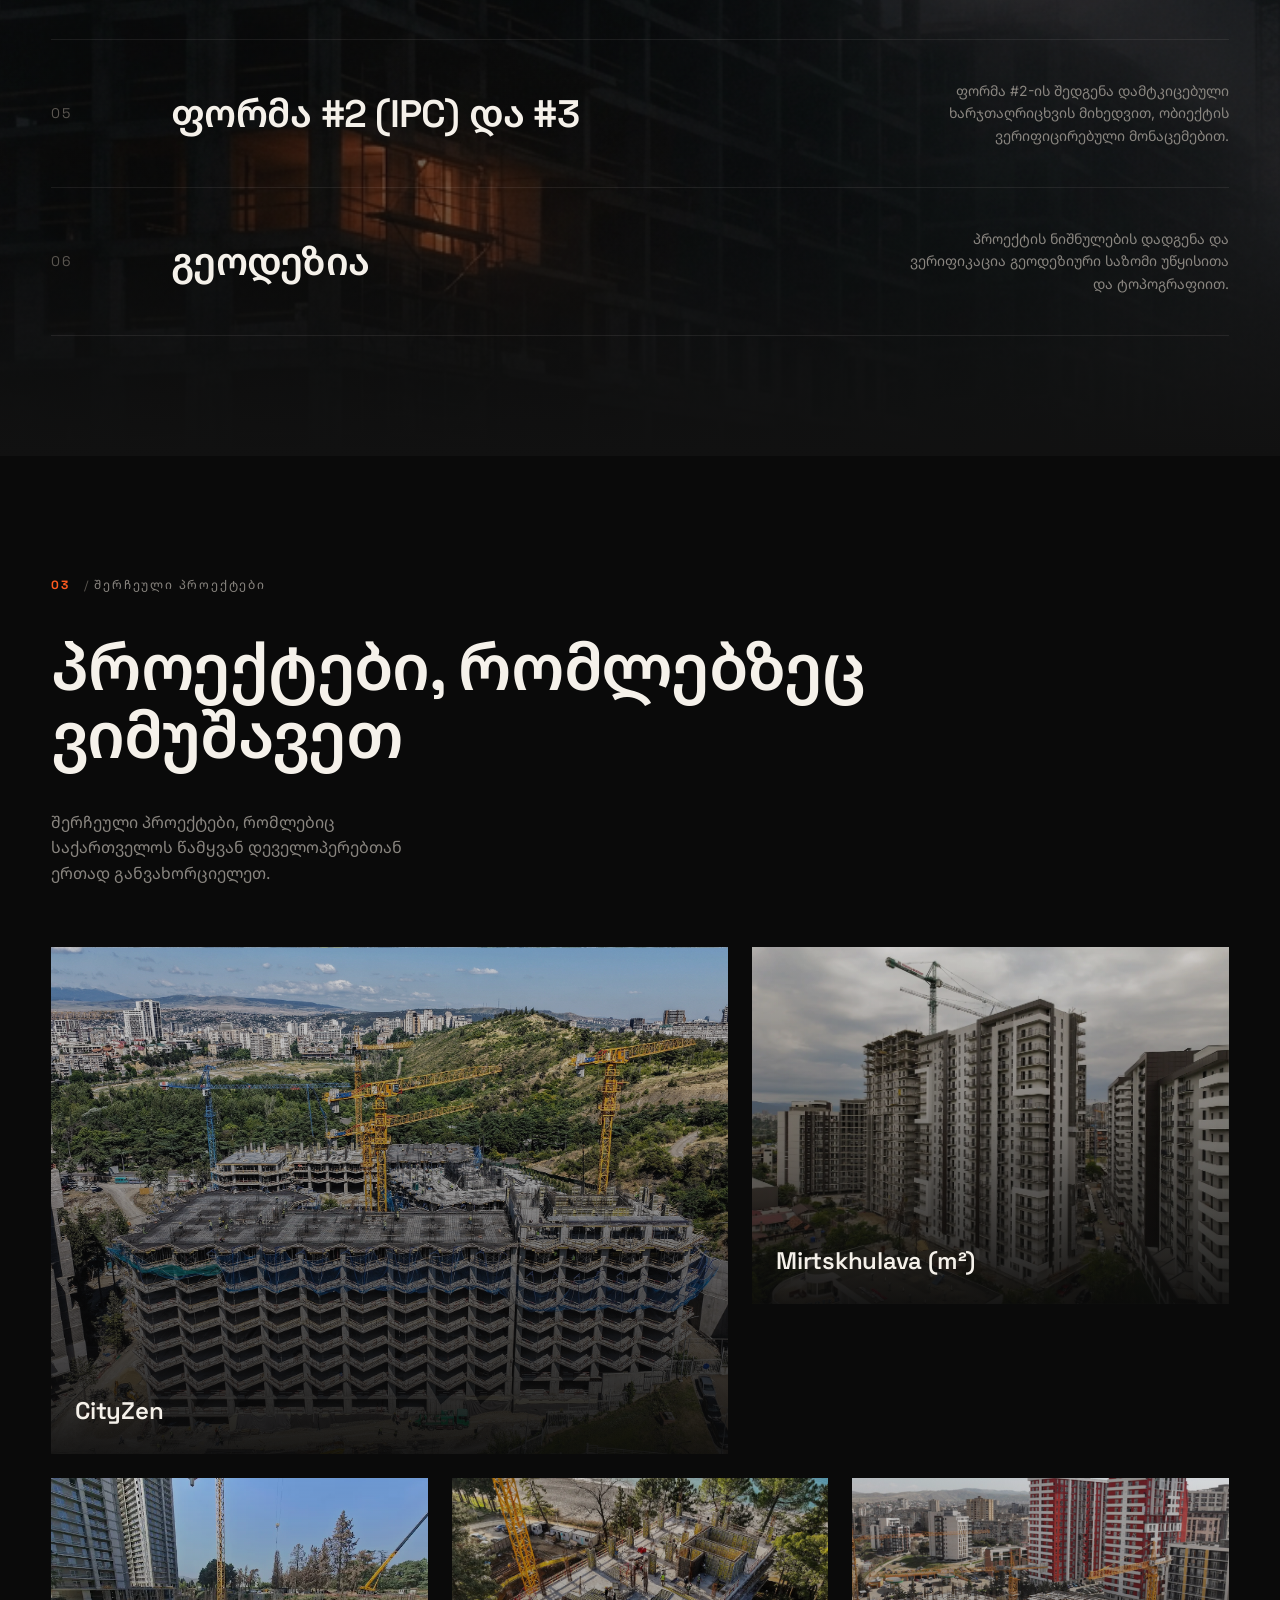
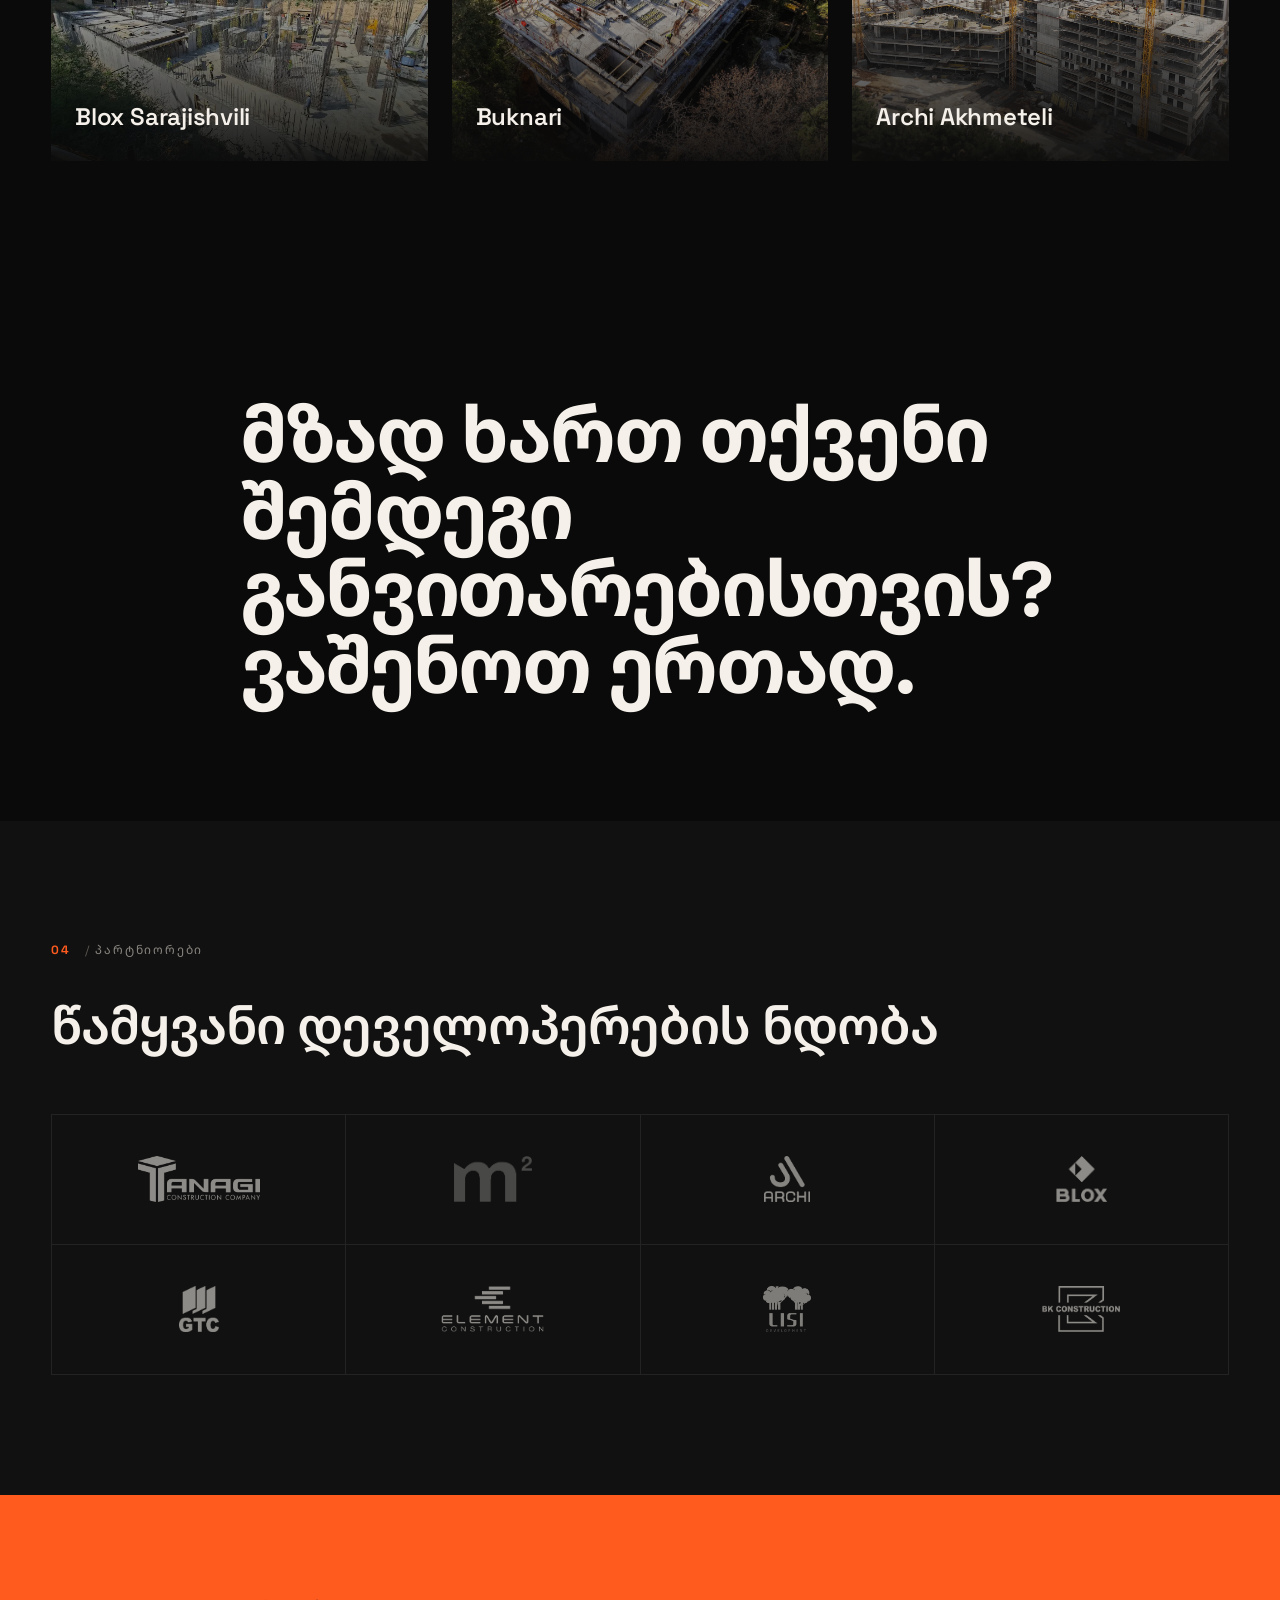
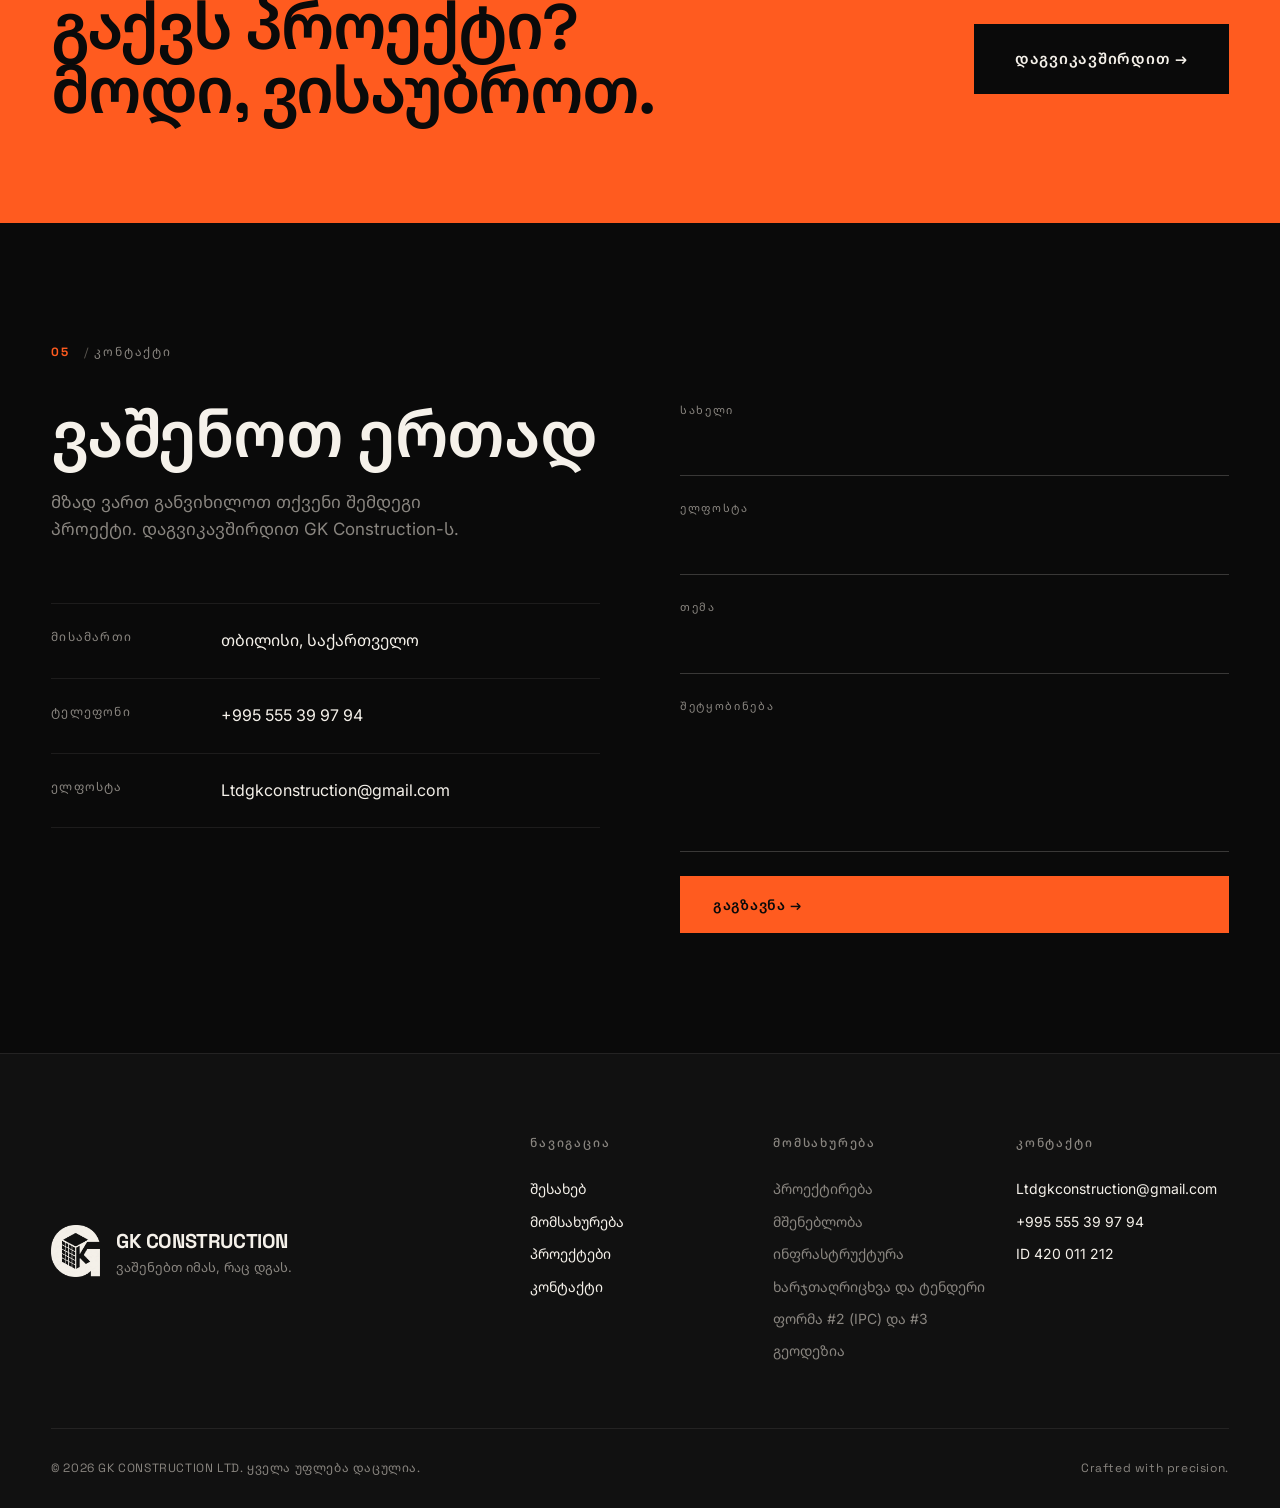
==== commit 44ca7c66: "Services title: arrow connector + single-line desktop layout" ====
--- a/index.html
+++ b/index.html
@@ -285,7 +285,7 @@
           <span class="section-num">02</span>
           <span class="section-label" data-i18n="services.label">საქმიანობის მიმართულებები</span>
         </div>
-        <h2 class="services-title"><span data-i18n="services.title">სრული ციკლი — პროექტიდან ჩაბარებამდე</span></h2>
+        <h2 class="services-title"><span data-i18n="services.title">სრული ციკლი → პროექტიდან ჩაბარებამდე</span></h2>
         <div class="services-list" id="services-list"></div>
       </div>
     </section>
--- a/css/style.css
+++ b/css/style.css
@@ -597,11 +597,15 @@
 }
 .services-title {
   font-family: var(--font-display);
-  font-size: clamp(36px, 5vw, 72px);
+  font-size: clamp(26px, 3.5vw, 52px);
   font-weight: 600;
   letter-spacing: -0.02em;
   margin-bottom: 80px;
-  line-height: 1.05;
+  line-height: 1.15;
+  white-space: nowrap;
+}
+@media (max-width: 900px) {
+  .services-title { white-space: normal; font-size: clamp(24px, 5vw, 36px); }
 }
 .services-list {
   display: flex; flex-direction: column;
@@ -1284,6 +1288,4 @@
 .footer-col .foot-svc { display: block; padding: 5px 0; font-size: 14px; color: var(--text-dim); }
 
 
-/* Showcase title — question + accent line */
-.showcase-q { display: block; }
-.showcase-accent { display: block; color: var(--accent); margin-top: 0.12em; }
+/* Showcase title — ques
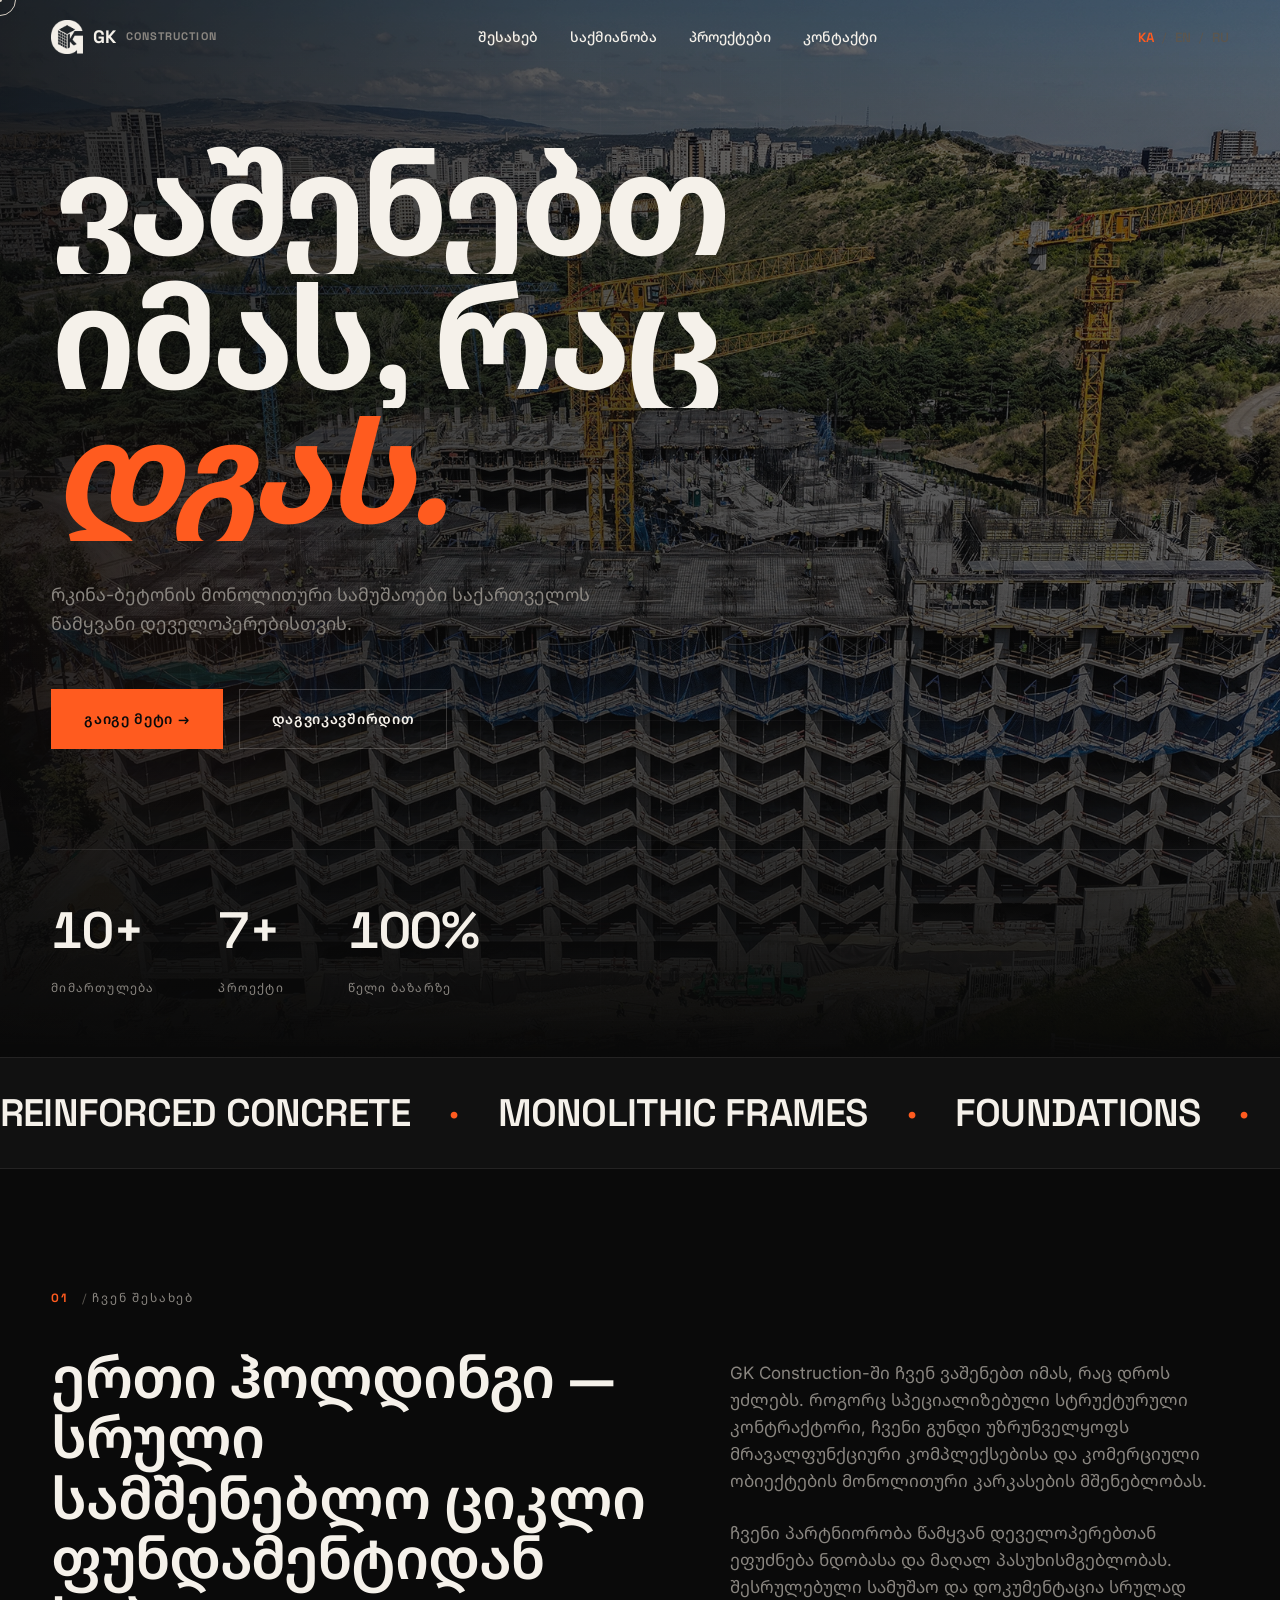
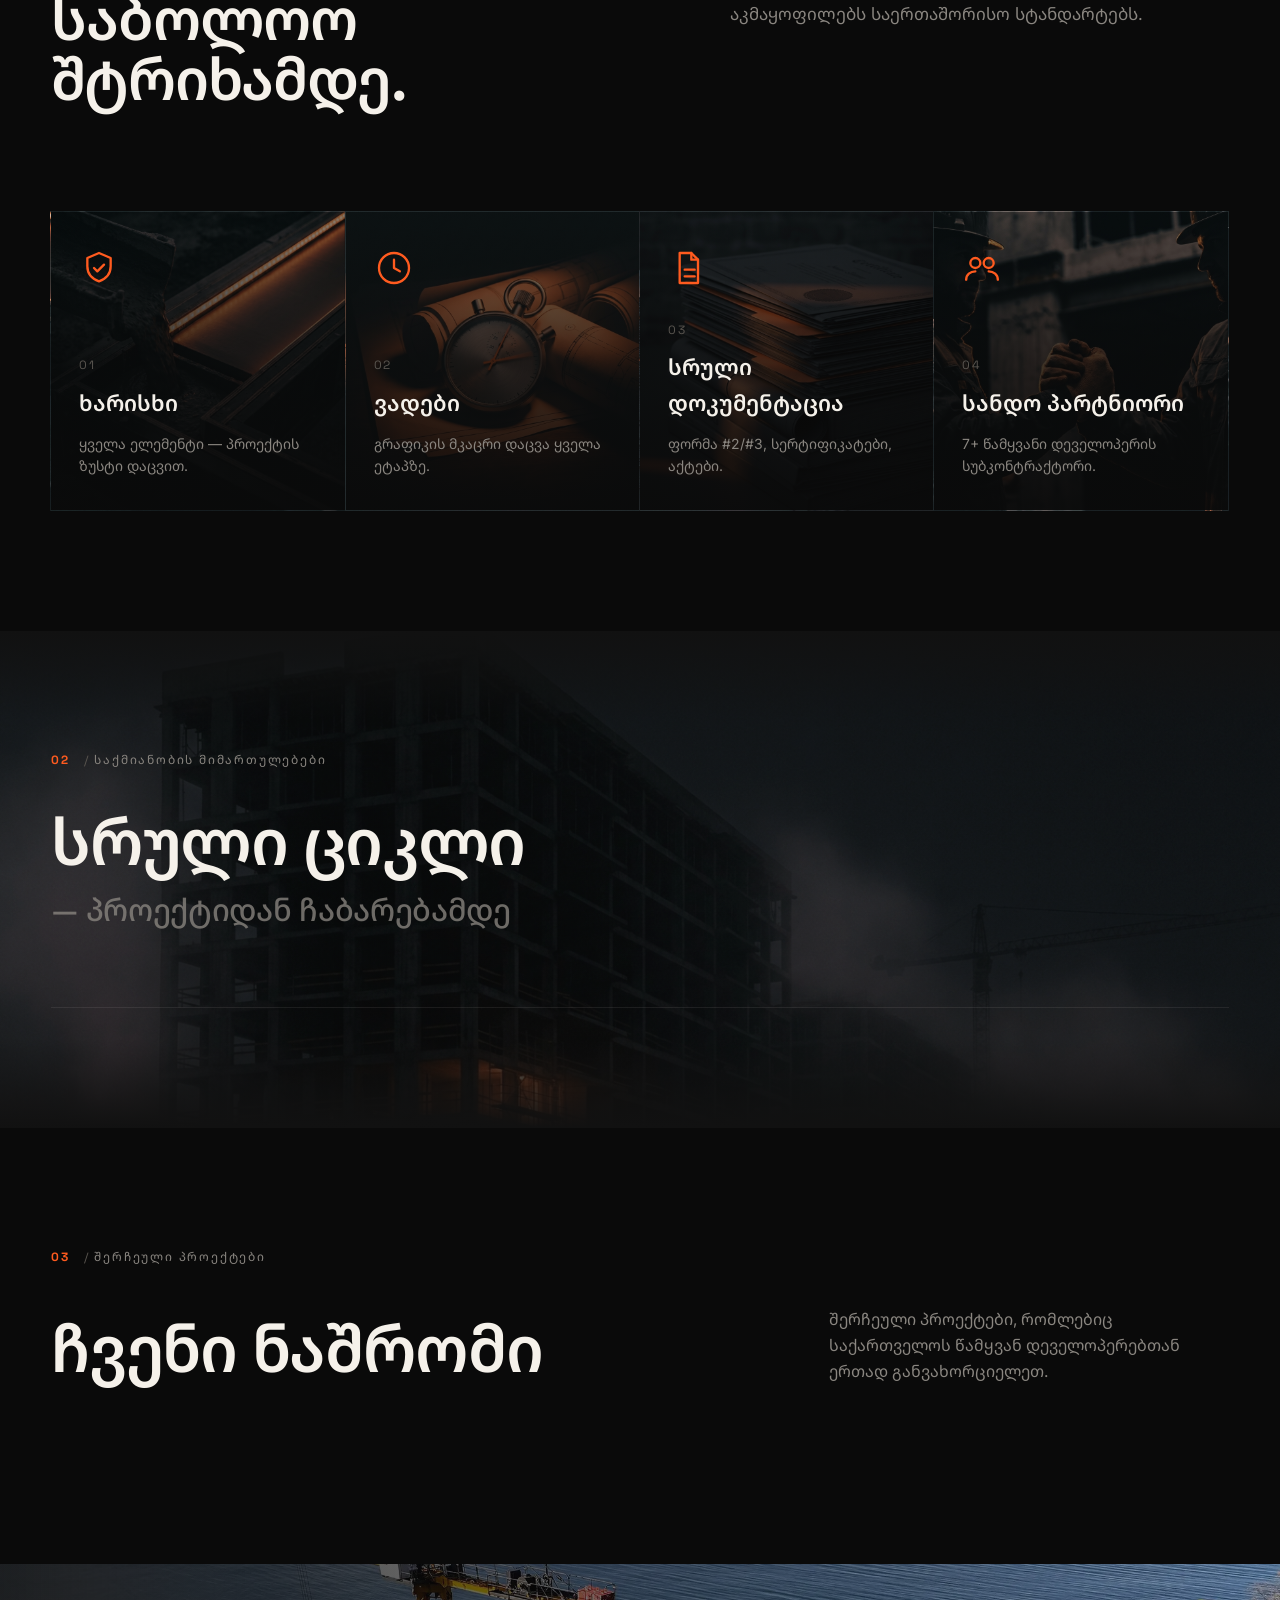
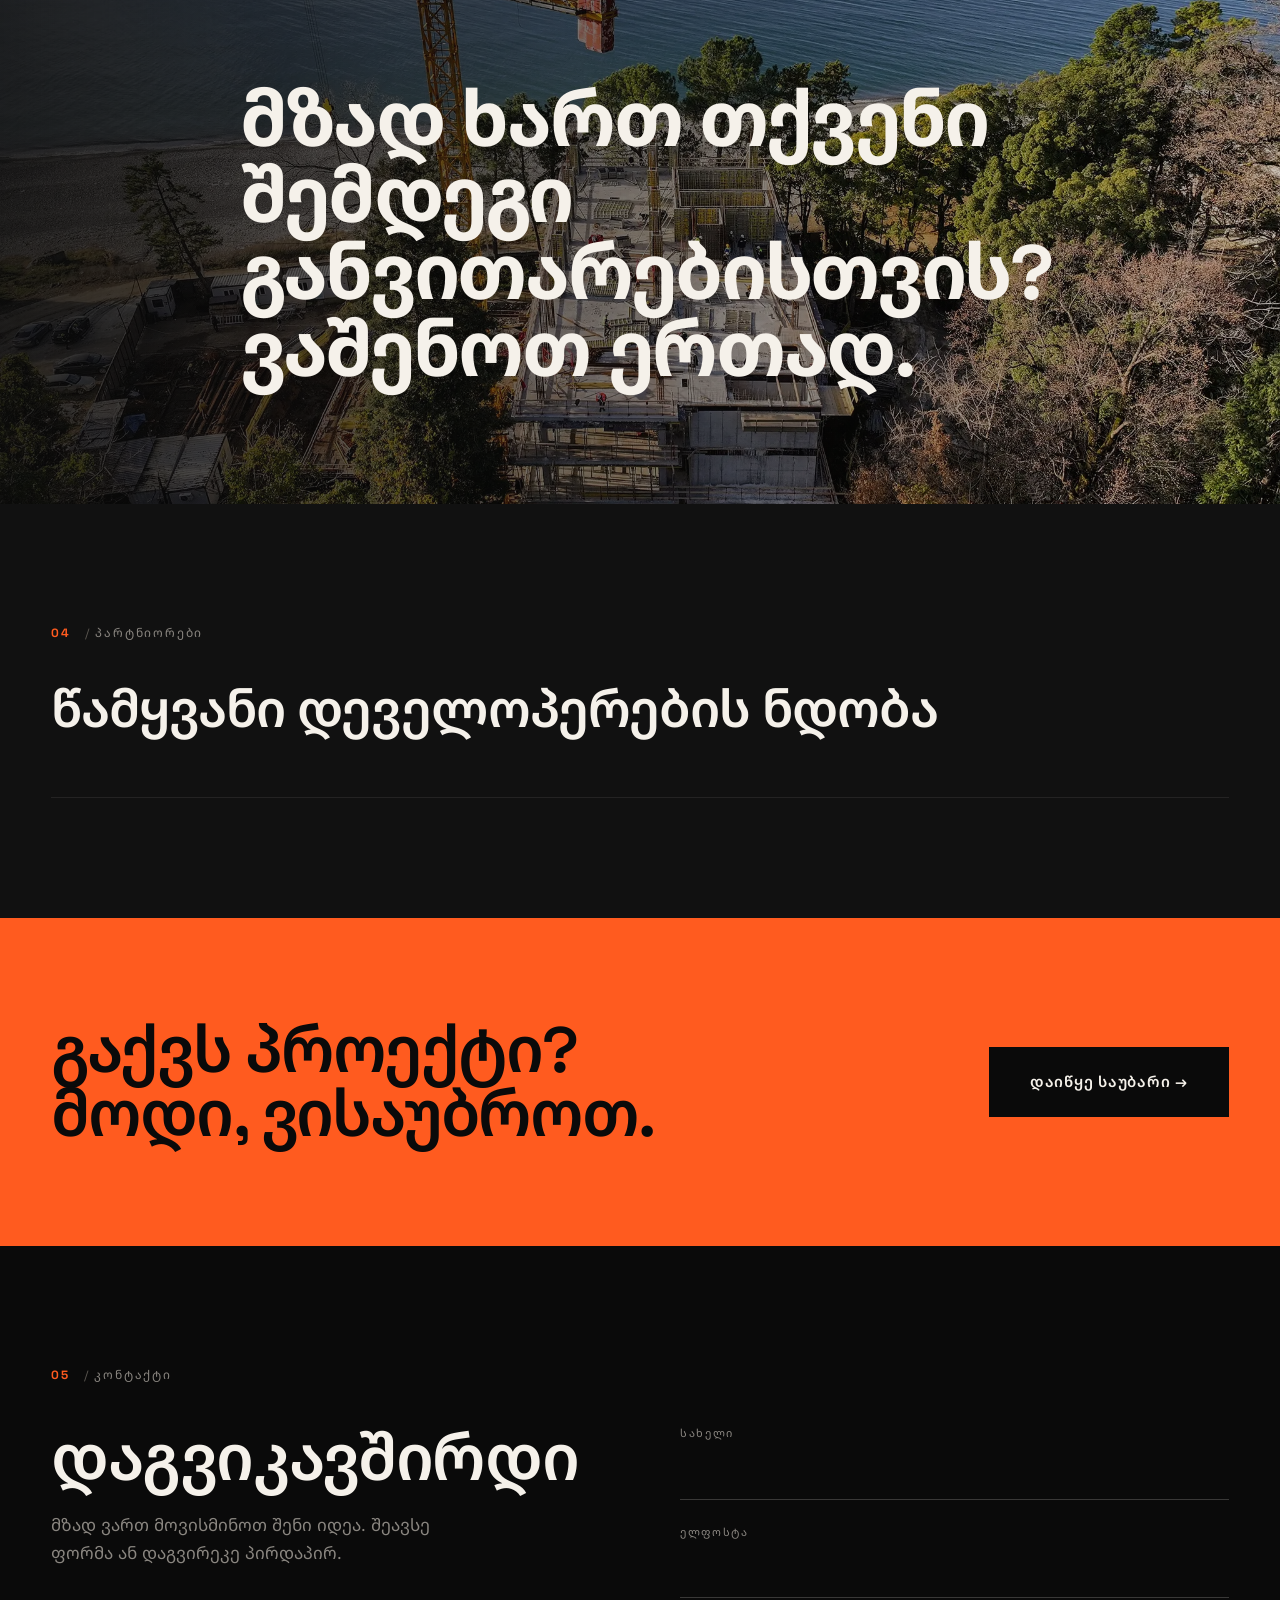
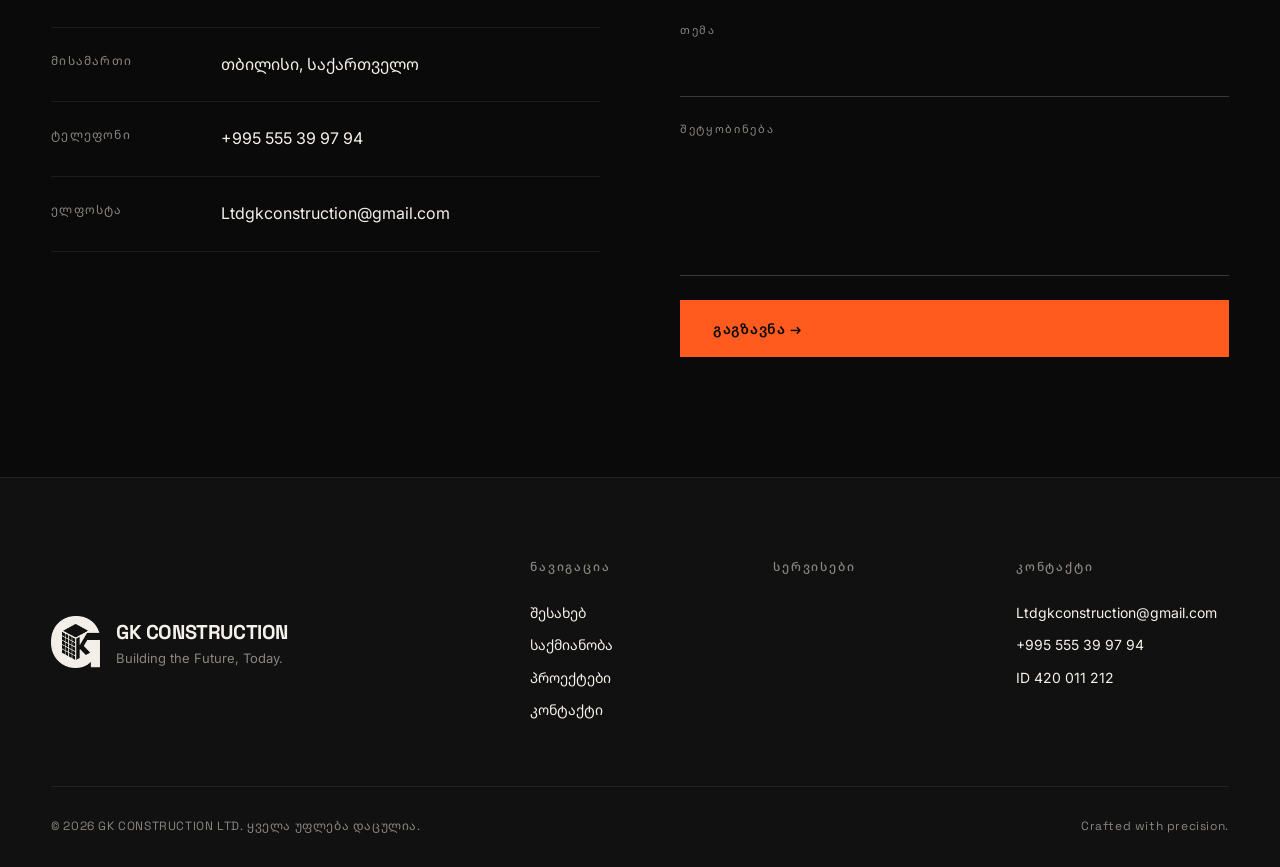
==== commit 83b03f51: "Services title: 'სრული ციკლი' large, '— პროექტიდან ჩაბარებამდე' as subtitle below" ====
--- a/index.html
+++ b/index.html
@@ -285,7 +285,7 @@
           <span class="section-num">02</span>
           <span class="section-label" data-i18n="services.label">საქმიანობის მიმართულებები</span>
         </div>
-        <h2 class="services-title"><span data-i18n="services.title">სრული ციკლი → პროექტიდან ჩაბარებამდე</span></h2>
+        <h2 class="services-title"><span class="title-main" data-i18n="services.titleA">სრული ციკლი</span><span class="title-sub" data-i18n="services.titleB">— პროექტიდან ჩაბარებამდე</span></h2>
         <div class="services-list" id="services-list"></div>
       </div>
     </section>
@@ -412,7 +412,4 @@
   </div>
 
   <script src="js/translations.js"></script>
-  <script src="js/data.js"></script>
-  <script src="js/main.js"></script>
-</body>
-</html>
+  <script sr
--- a/css/style.css
+++ b/css/style.css
@@ -597,15 +597,21 @@
 }
 .services-title {
   font-family: var(--font-display);
-  font-size: clamp(26px, 3.5vw, 52px);
+  font-size: clamp(36px, 5vw, 72px);
   font-weight: 600;
   letter-spacing: -0.02em;
   margin-bottom: 80px;
-  line-height: 1.15;
-  white-space: nowrap;
-}
-@media (max-width: 900px) {
-  .services-title { white-space: normal; font-size: clamp(24px, 5vw, 36px); }
+  line-height: 1.05;
+}
+.services-title .title-main { display: block; }
+.services-title .title-sub {
+  display: block;
+  font-size: 0.48em;
+  font-weight: 500;
+  opacity: 0.78;
+  letter-spacing: -0.01em;
+  margin-top: 18px;
+  color: var(--text-dim);
 }
 .services-list {
   display: flex; flex-direction: column;
@@ -1285,7 +1291,4 @@
 .cta-band h2 .cta-a { display: block; }
 
 /* Footer services as plain text (no navigation) */
-.footer-col .foot-svc { display: block; padding: 5px 0; font-size: 14px; color: var(--text-dim); }
-
-
-/* Showcase title — ques+.footer-col .foot-svc { display:
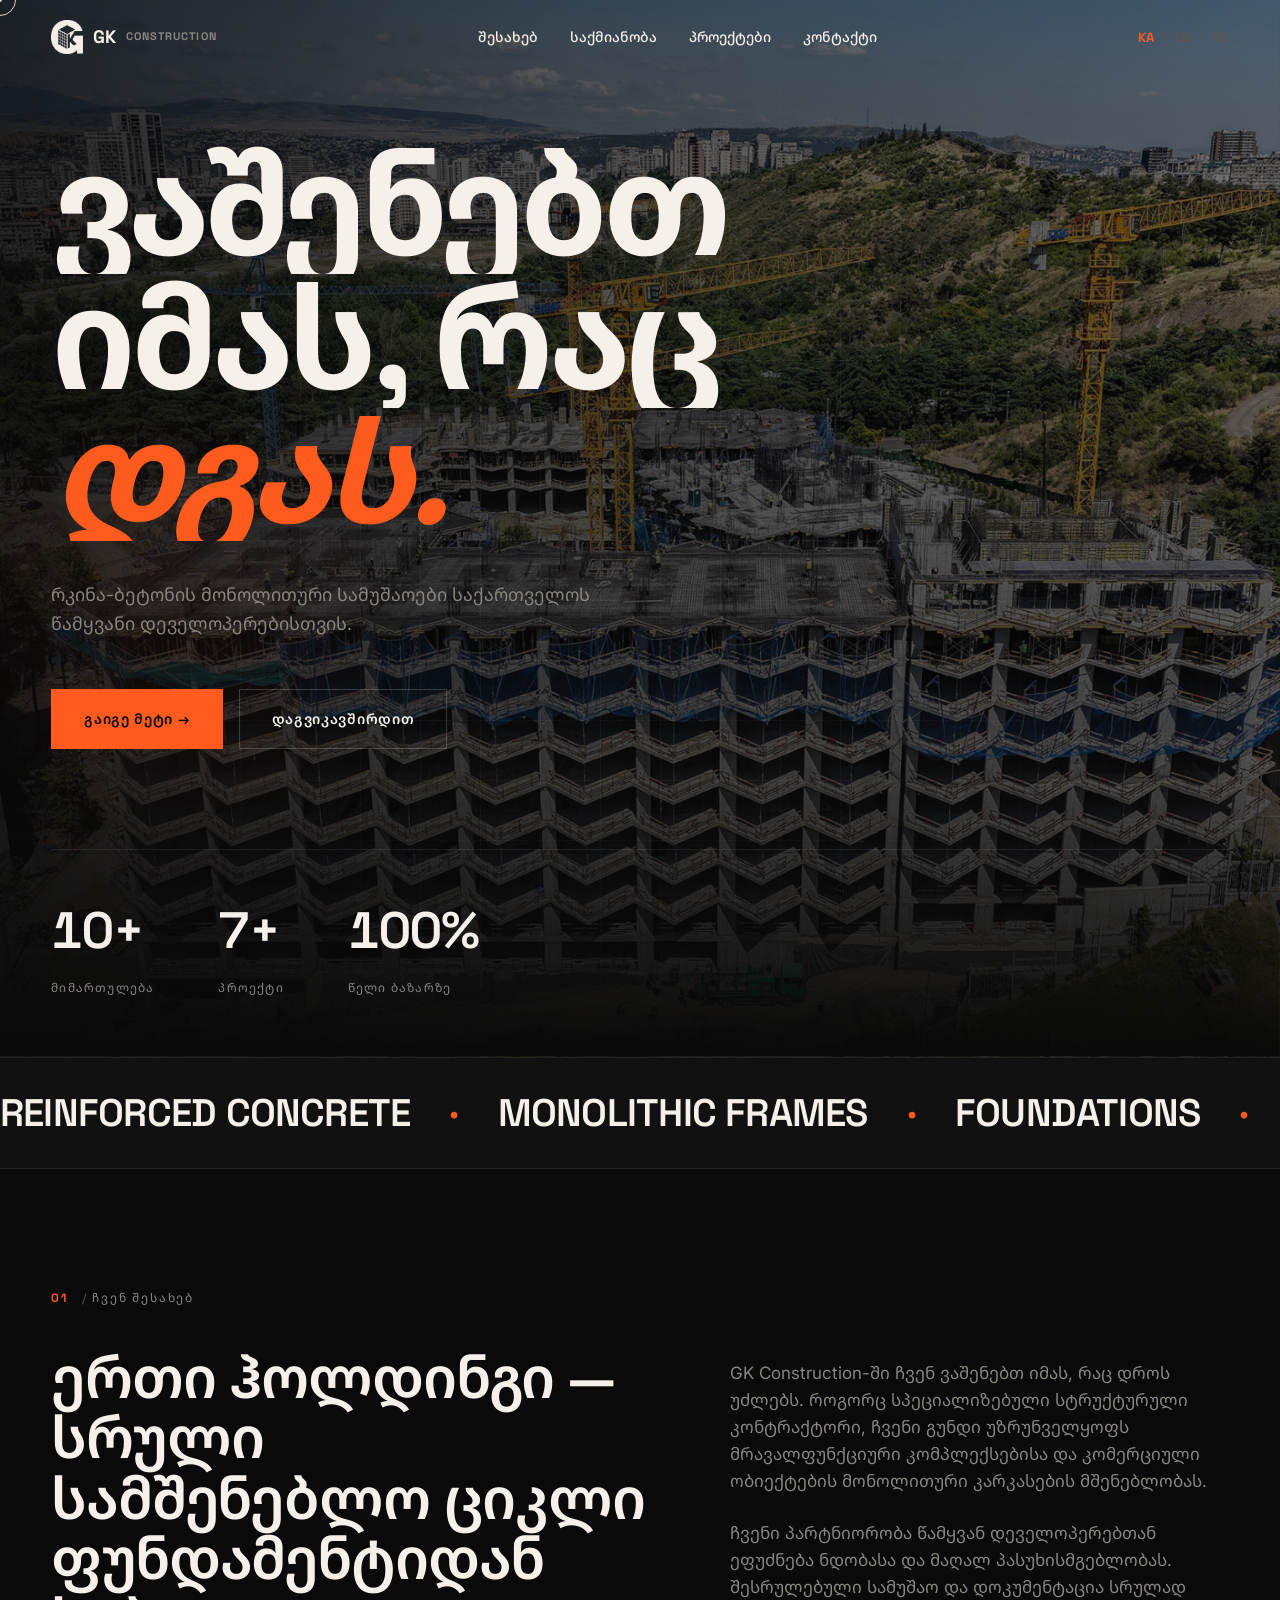
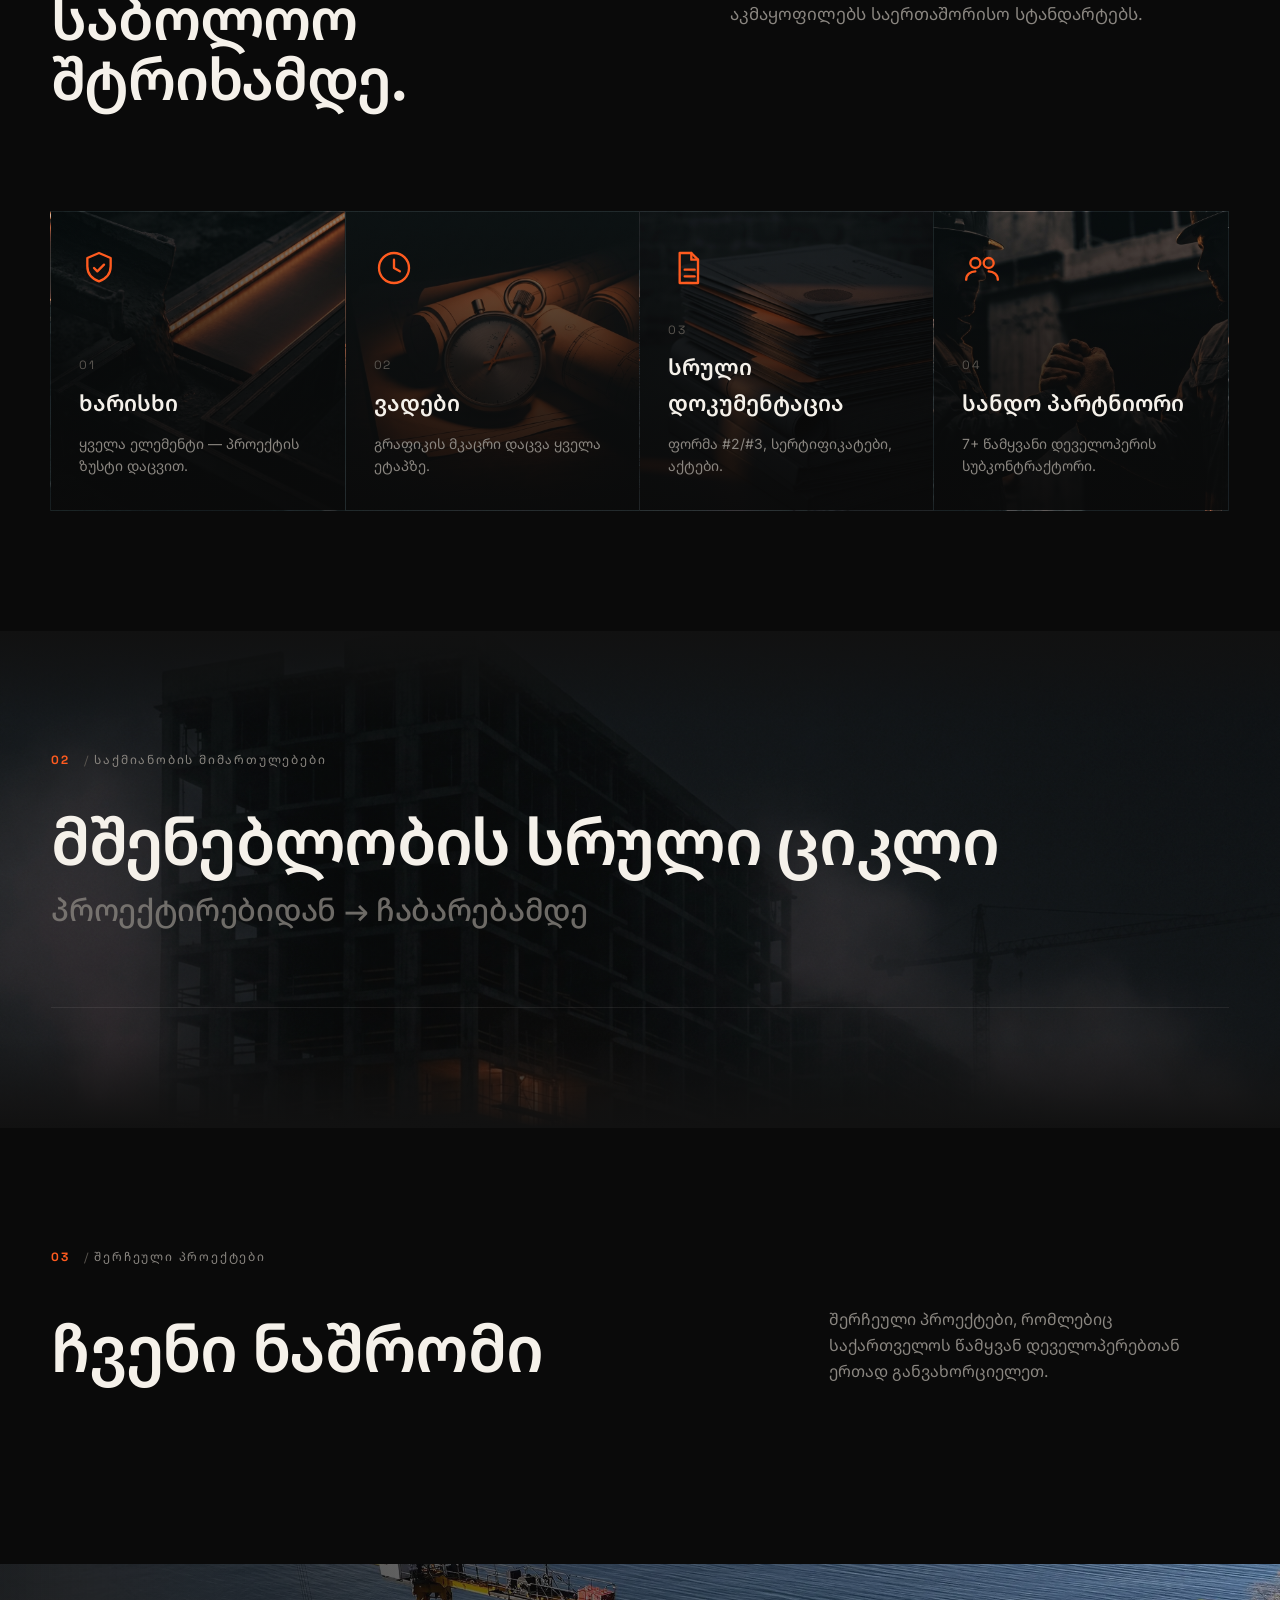
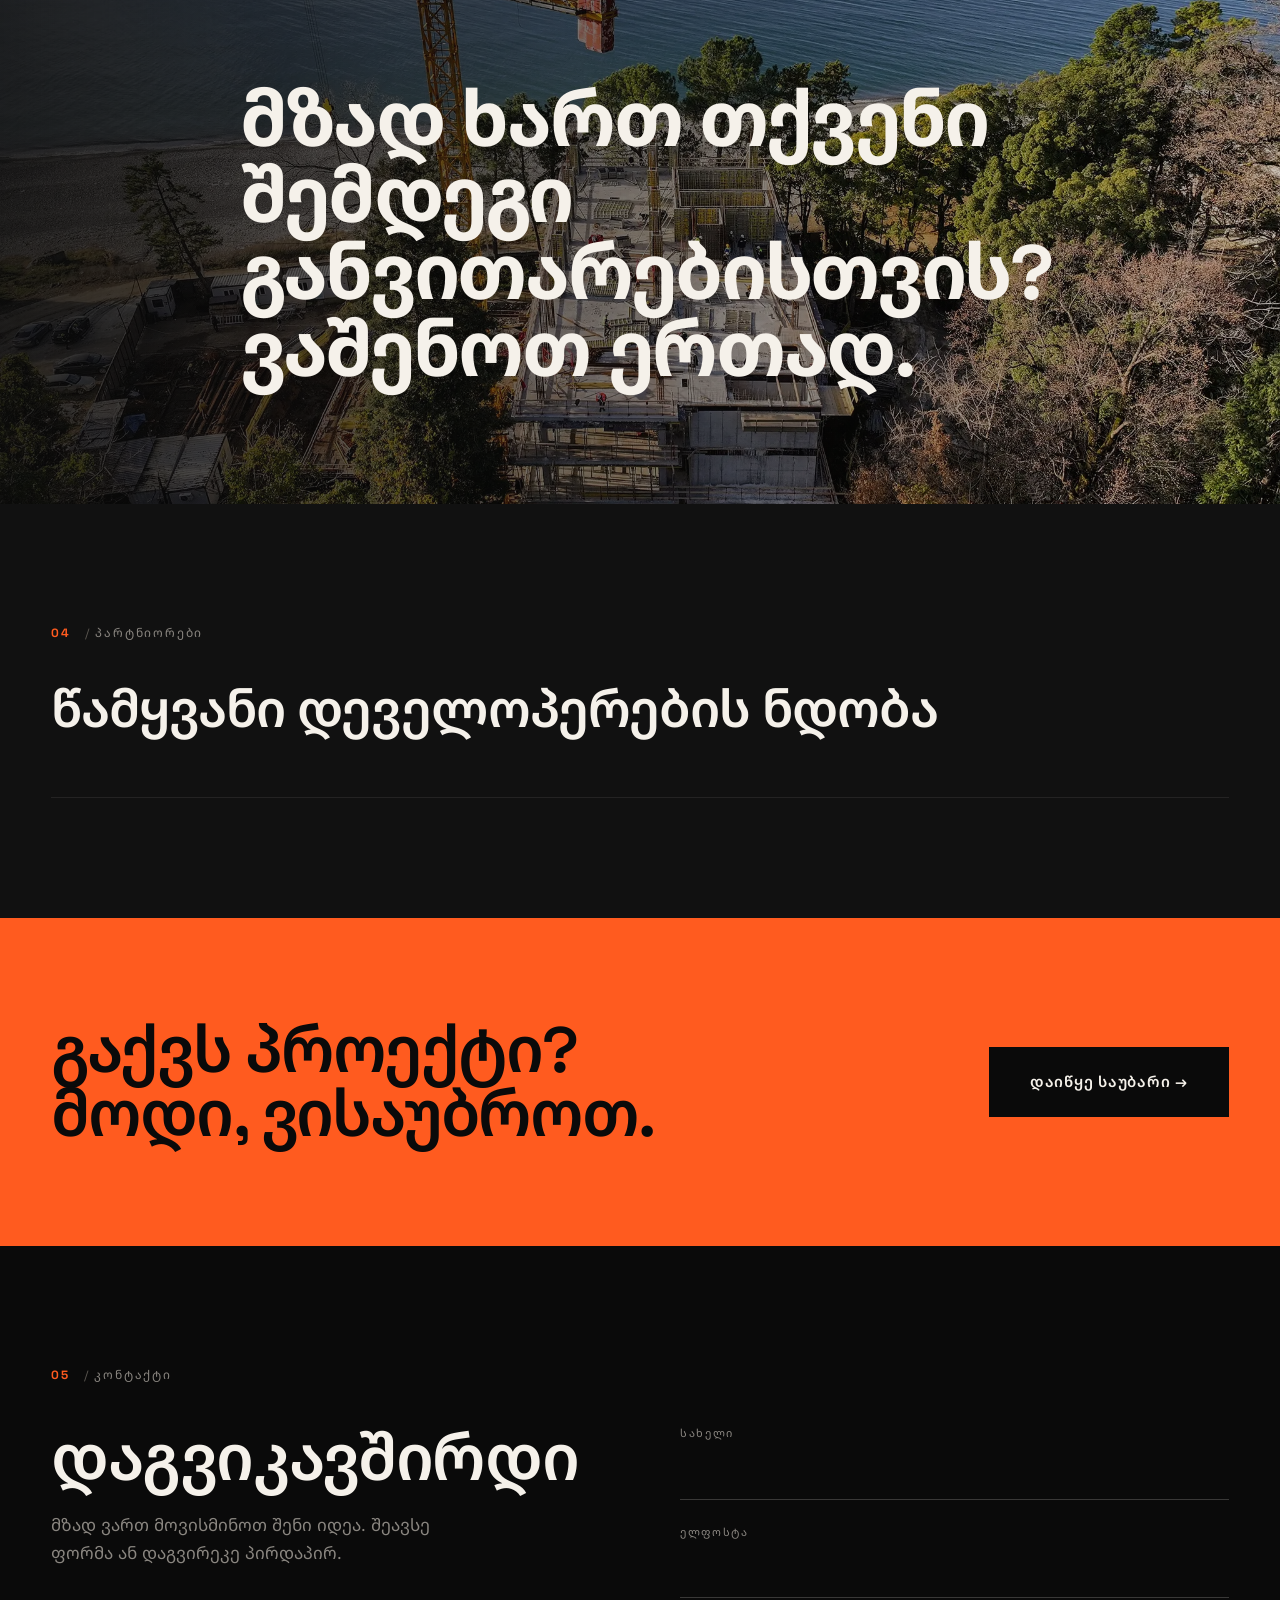
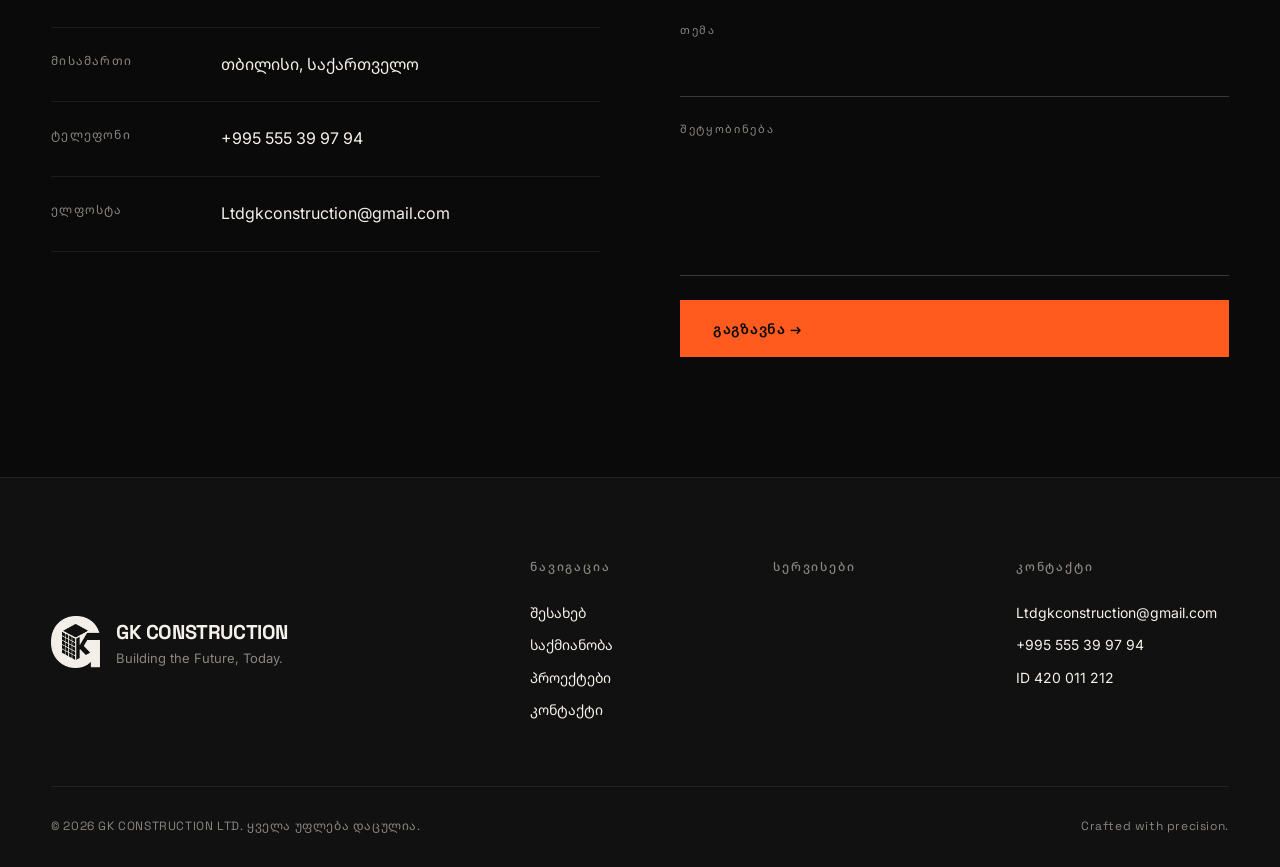
==== commit 354bfea4: "Services title: 'მშენებლობის სრული ციკლი' + 'პროექტირებიდან → ჩაბარებამდე'" ====
--- a/index.html
+++ b/index.html
@@ -285,7 +285,7 @@
           <span class="section-num">02</span>
           <span class="section-label" data-i18n="services.label">საქმიანობის მიმართულებები</span>
         </div>
-        <h2 class="services-title"><span class="title-main" data-i18n="services.titleA">სრული ციკლი</span><span class="title-sub" data-i18n="services.titleB">— პროექტიდან ჩაბარებამდე</span></h2>
+        <h2 class="services-title"><span class="title-main" data-i18n="services.titleA">მშენებლობის სრული ციკლი</span><span class="title-sub" data-i18n="services.titleB">პროექტირებიდან → ჩაბარებამდე</span></h2>
         <div class="services-list" id="services-list"></div>
       </div>
     </section>
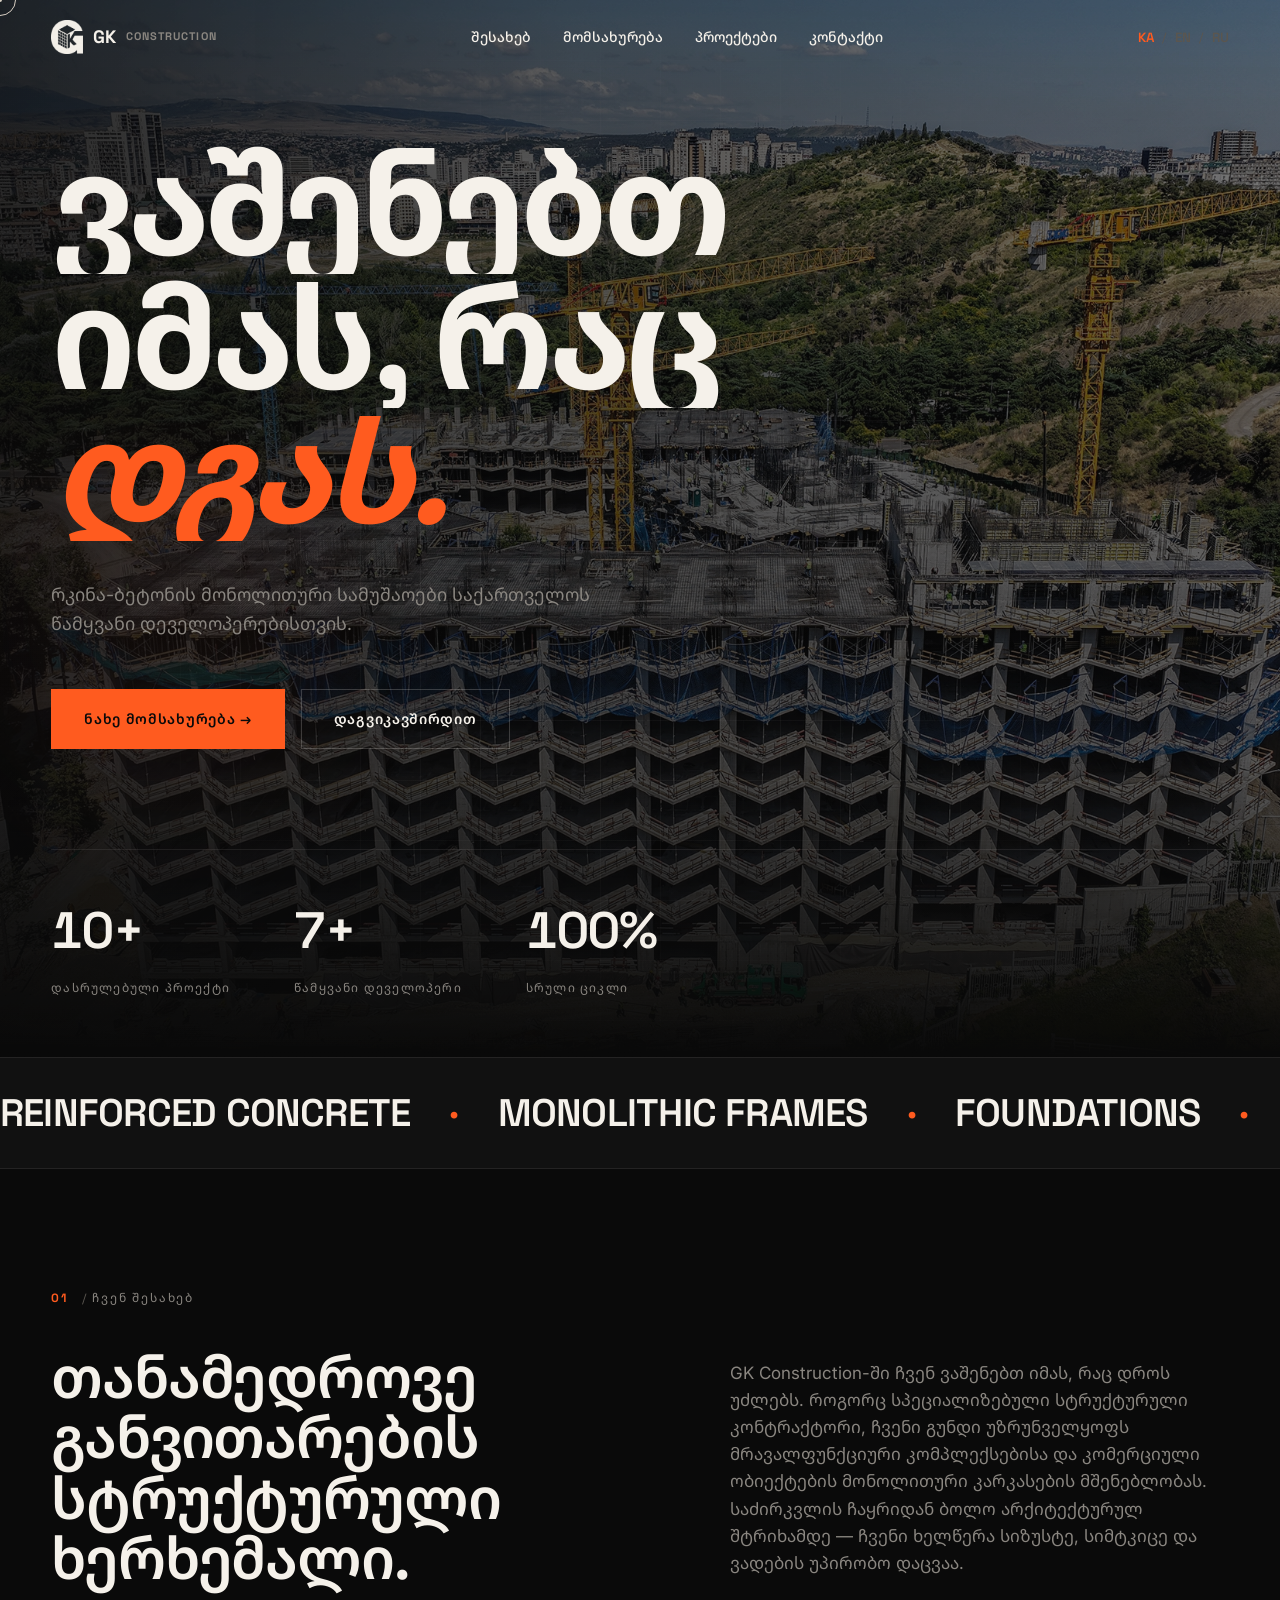
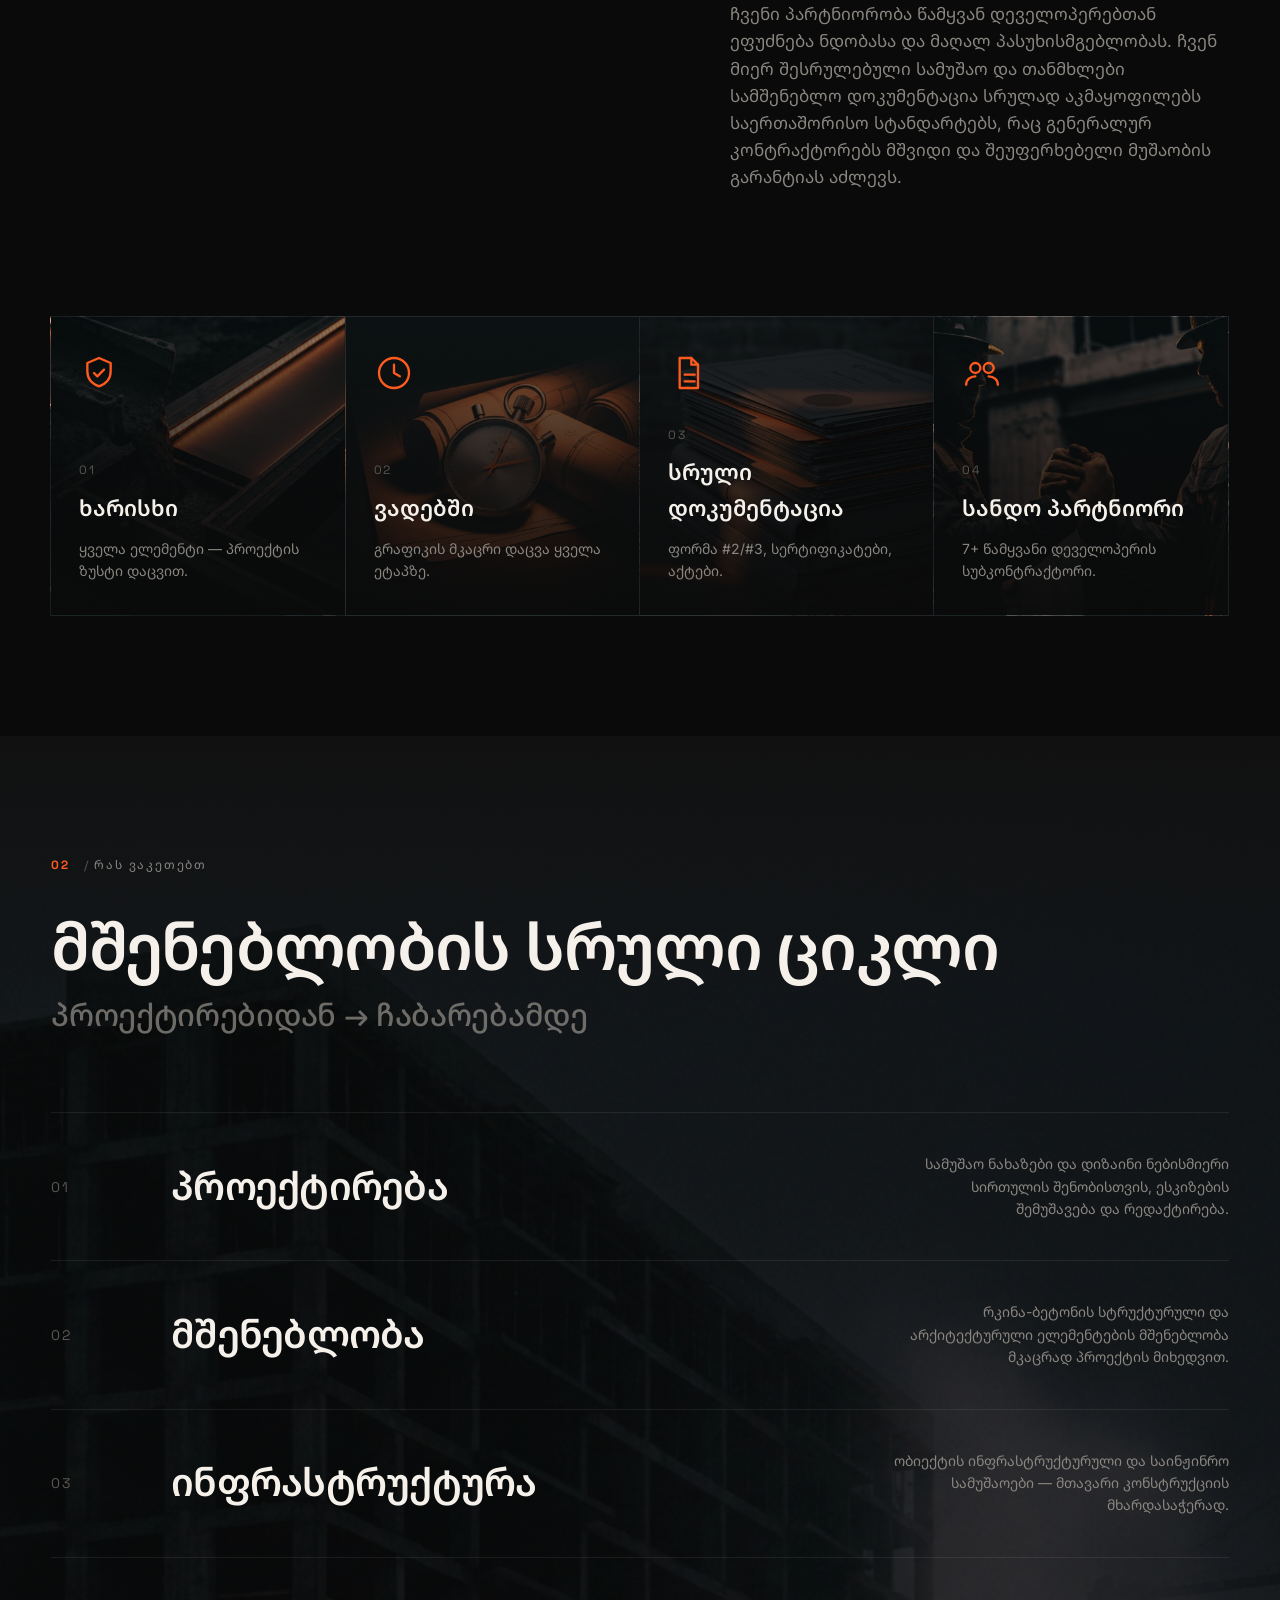
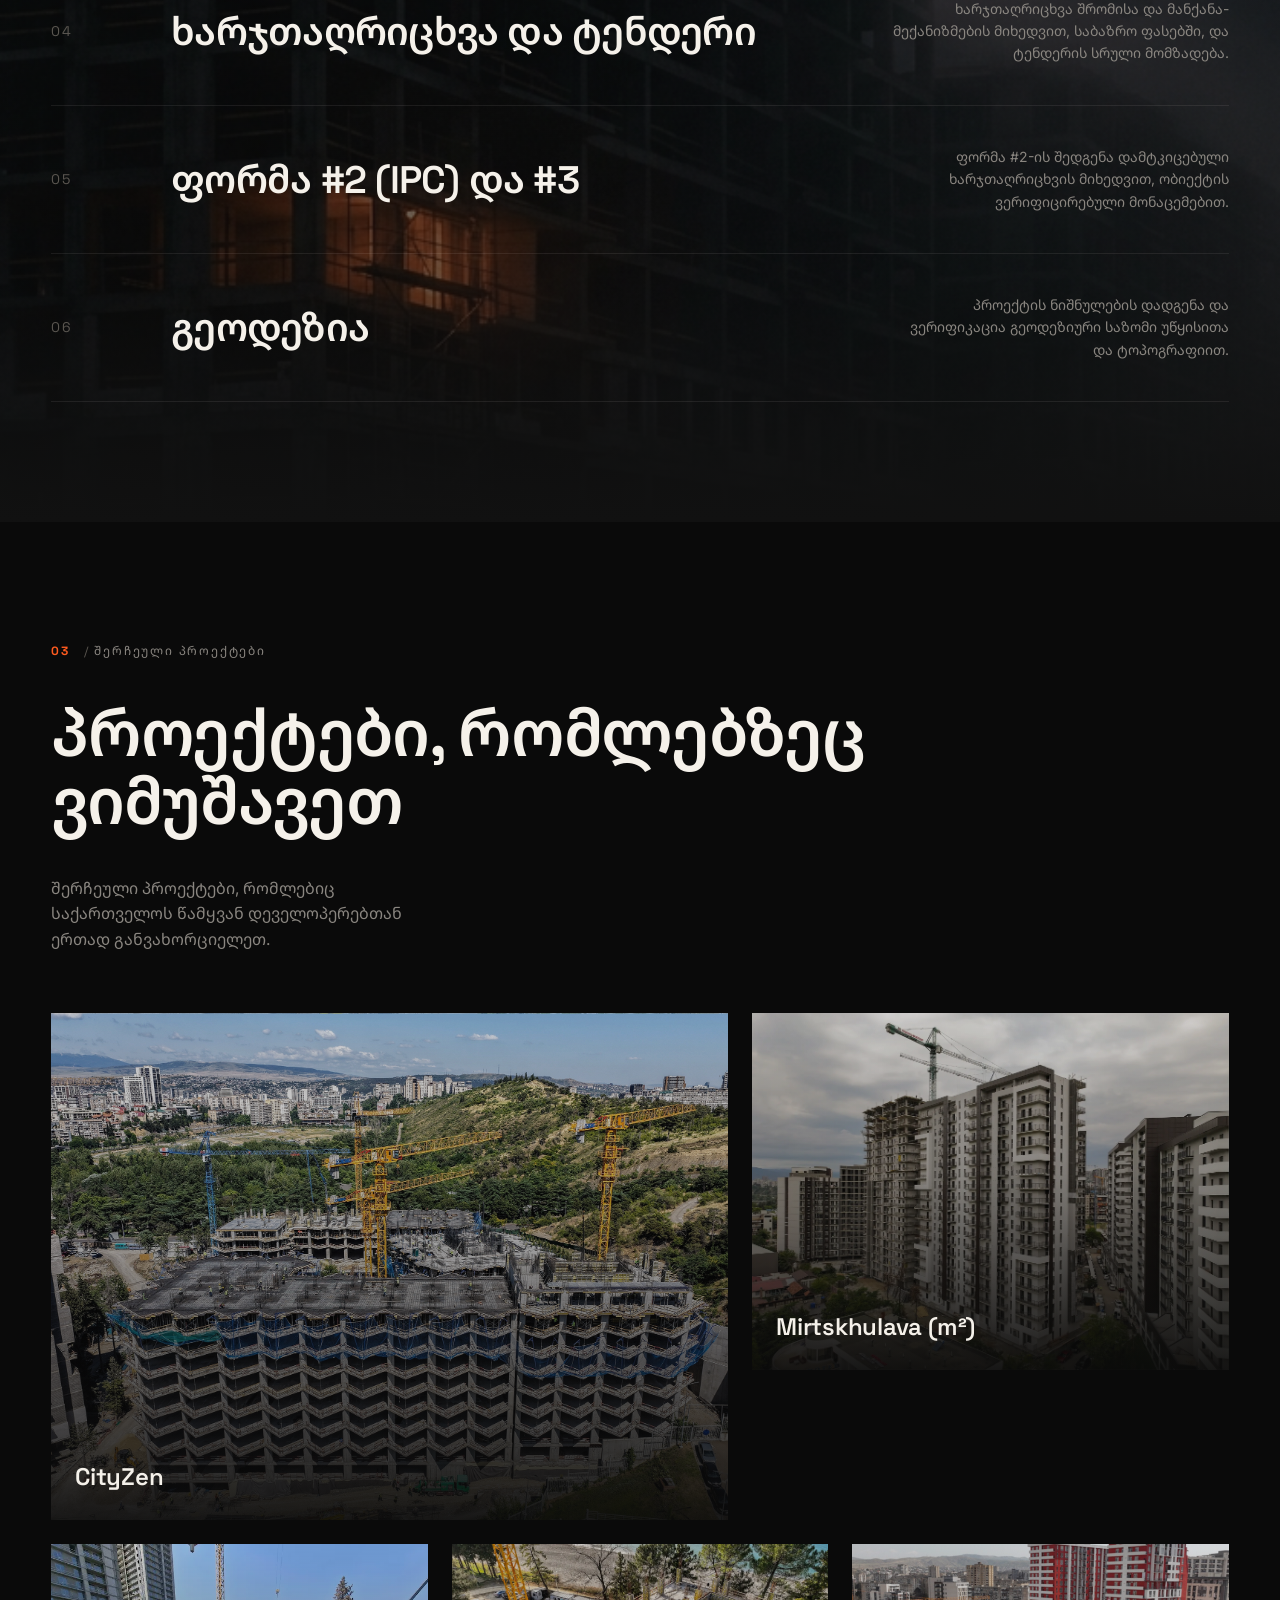
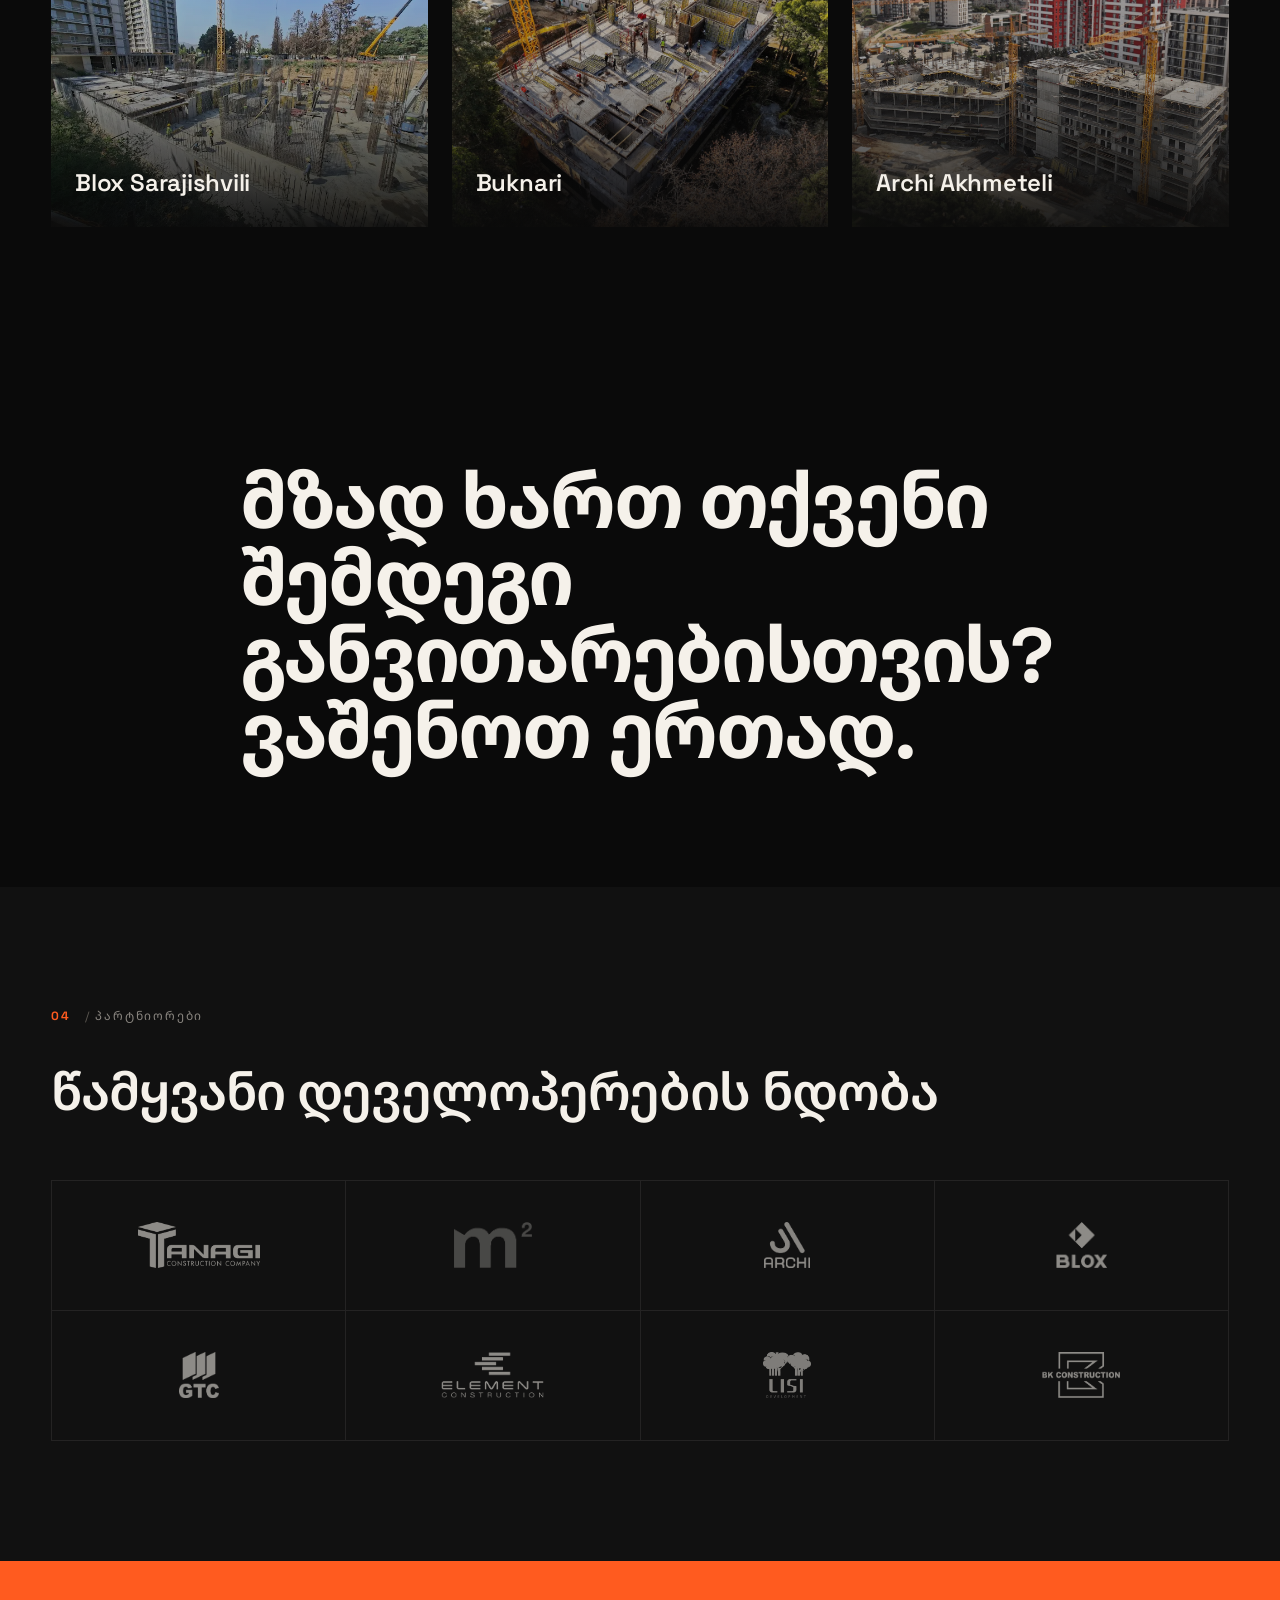
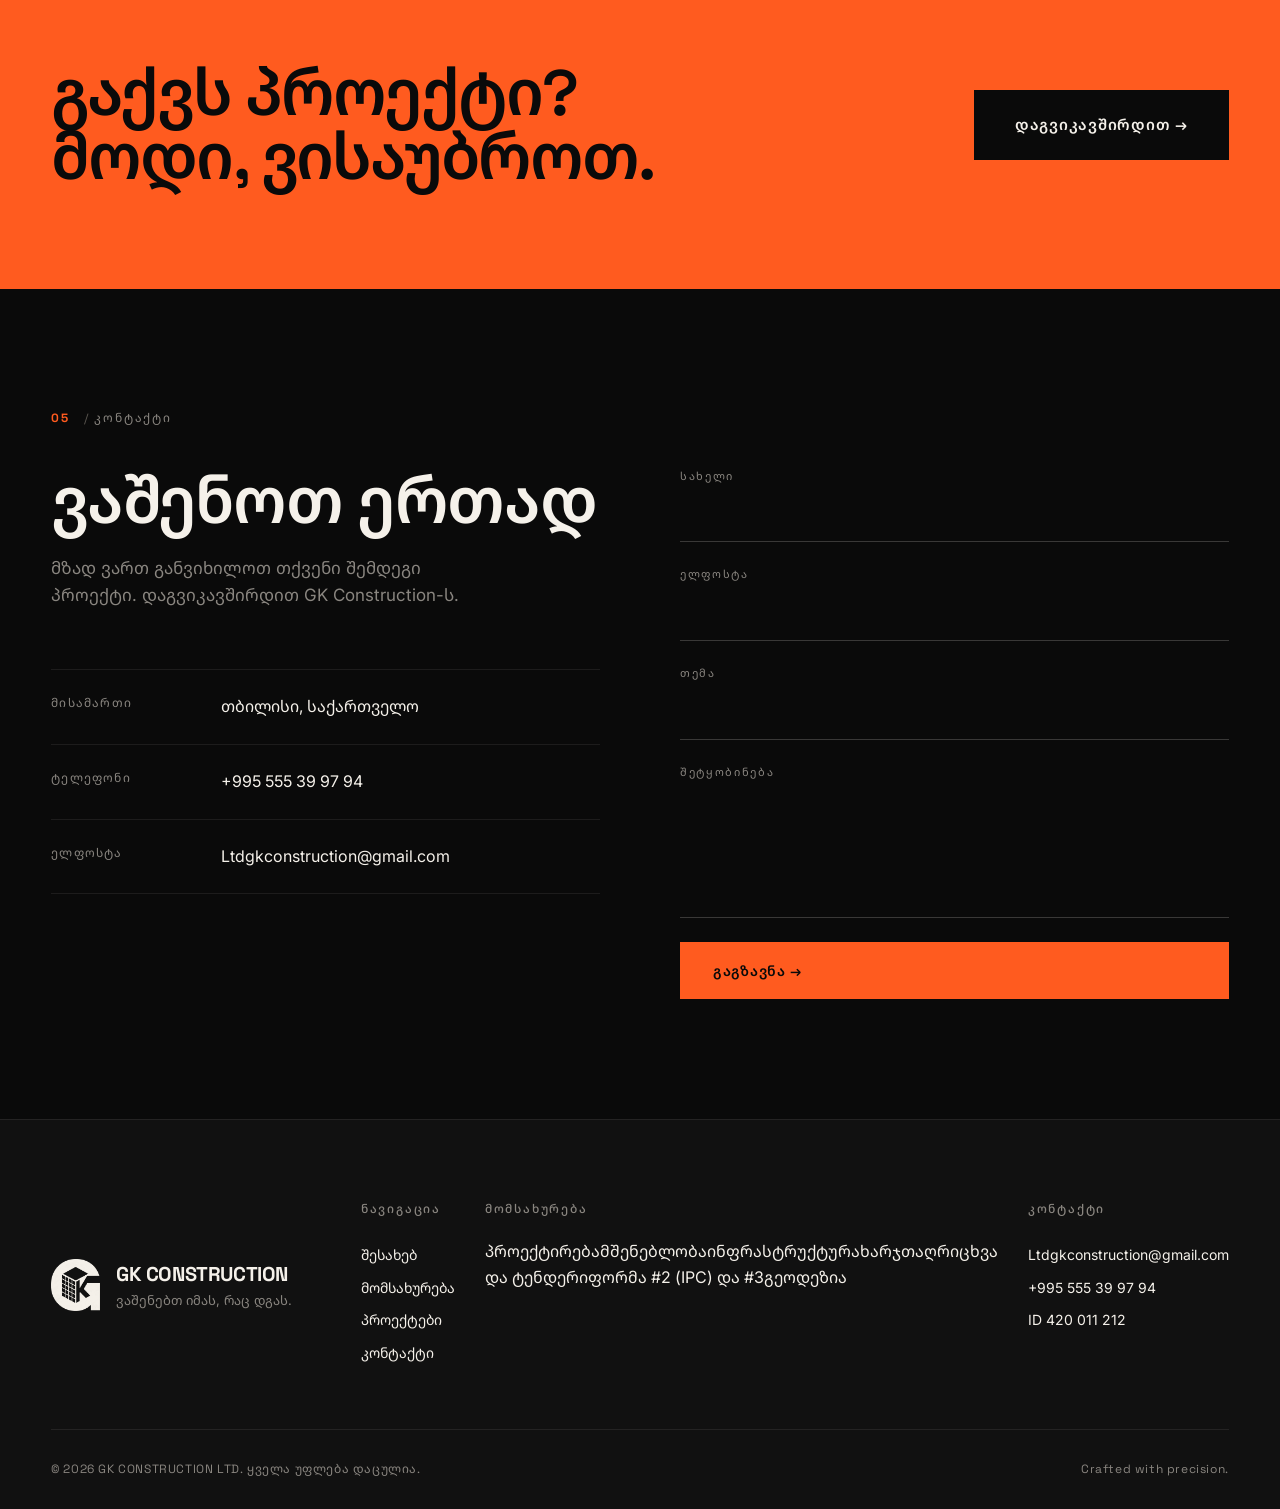
==== commit 1a03fd02: "Restore missing script tags (data.js, main.js, service-page.js)" ====
--- a/index.html
+++ b/index.html
@@ -412,4 +412,9 @@
   </div>
 
   <script src="js/translations.js"></script>
-  <script sr+  <script src="js/data.js"></script>
+  <script src="js/main.js"></script>
+  <script src="js/service-page.js"></script>
+
+</body>
+</html>
